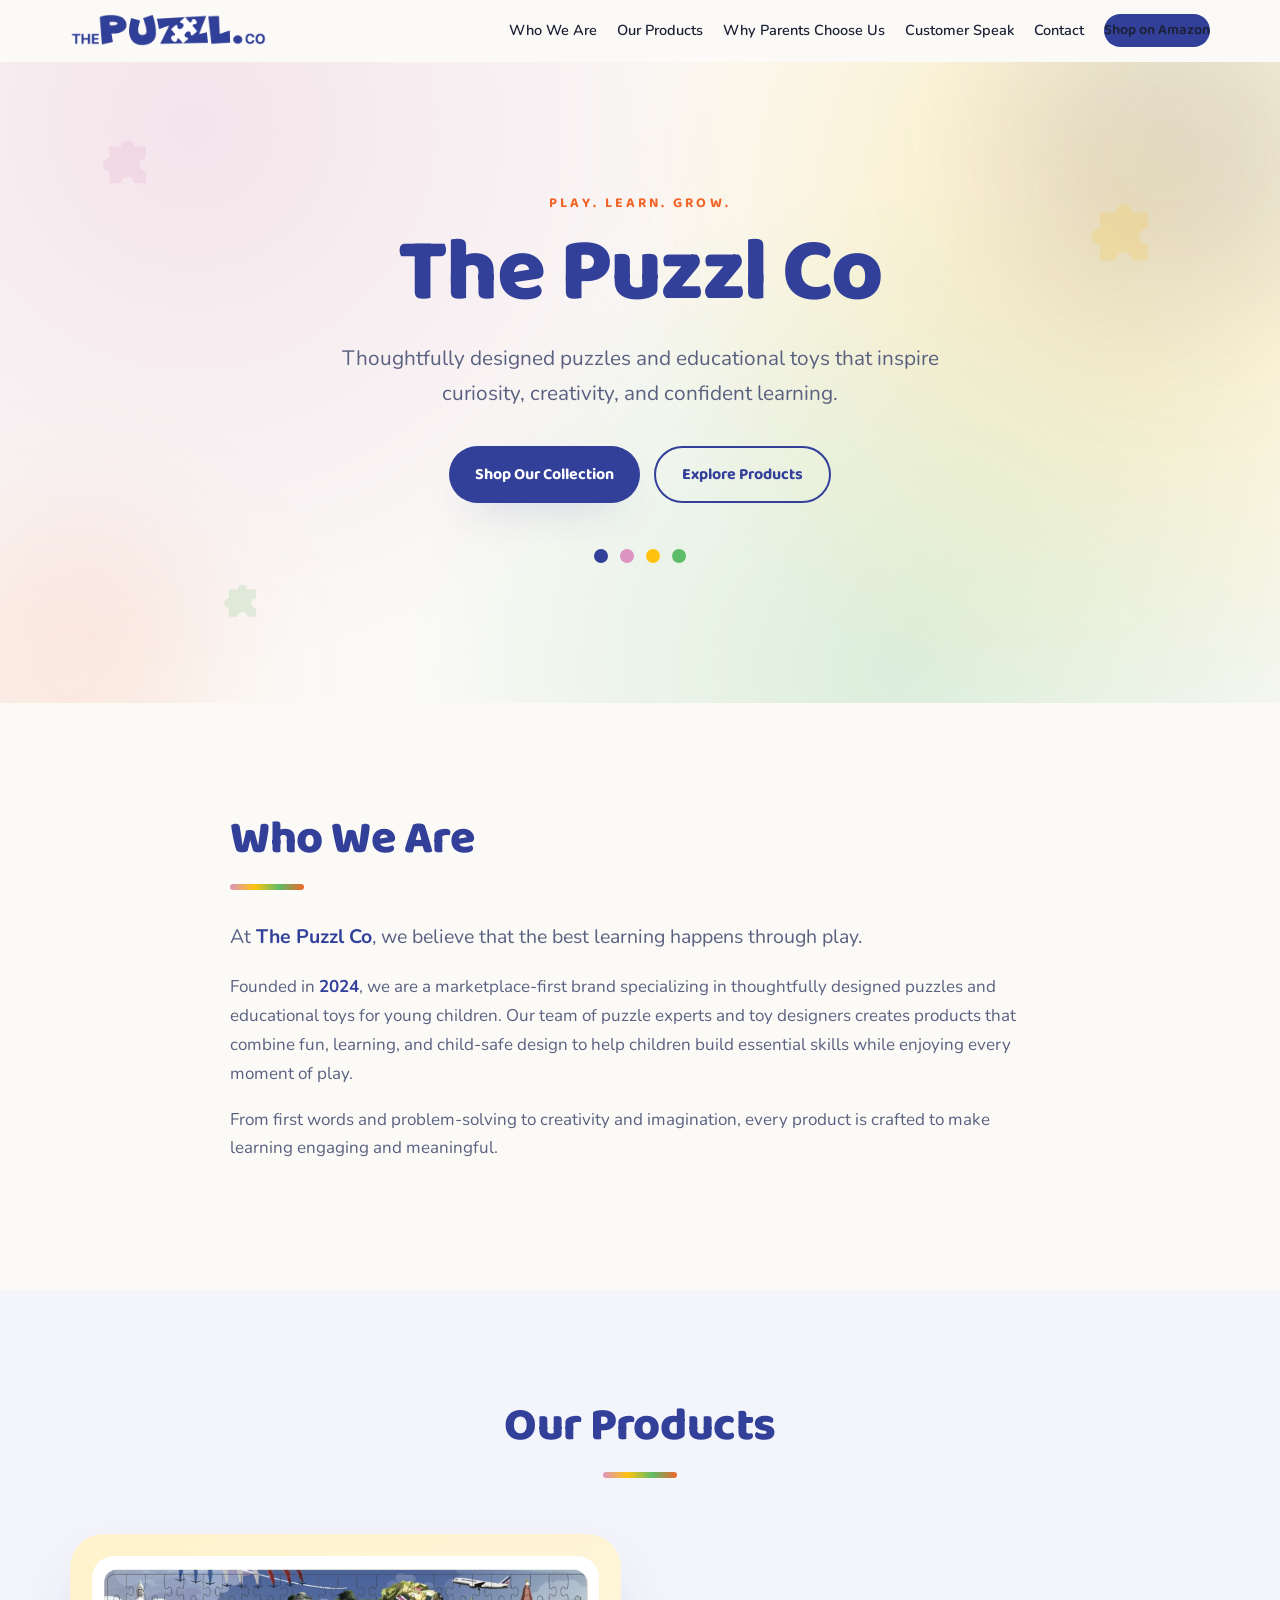
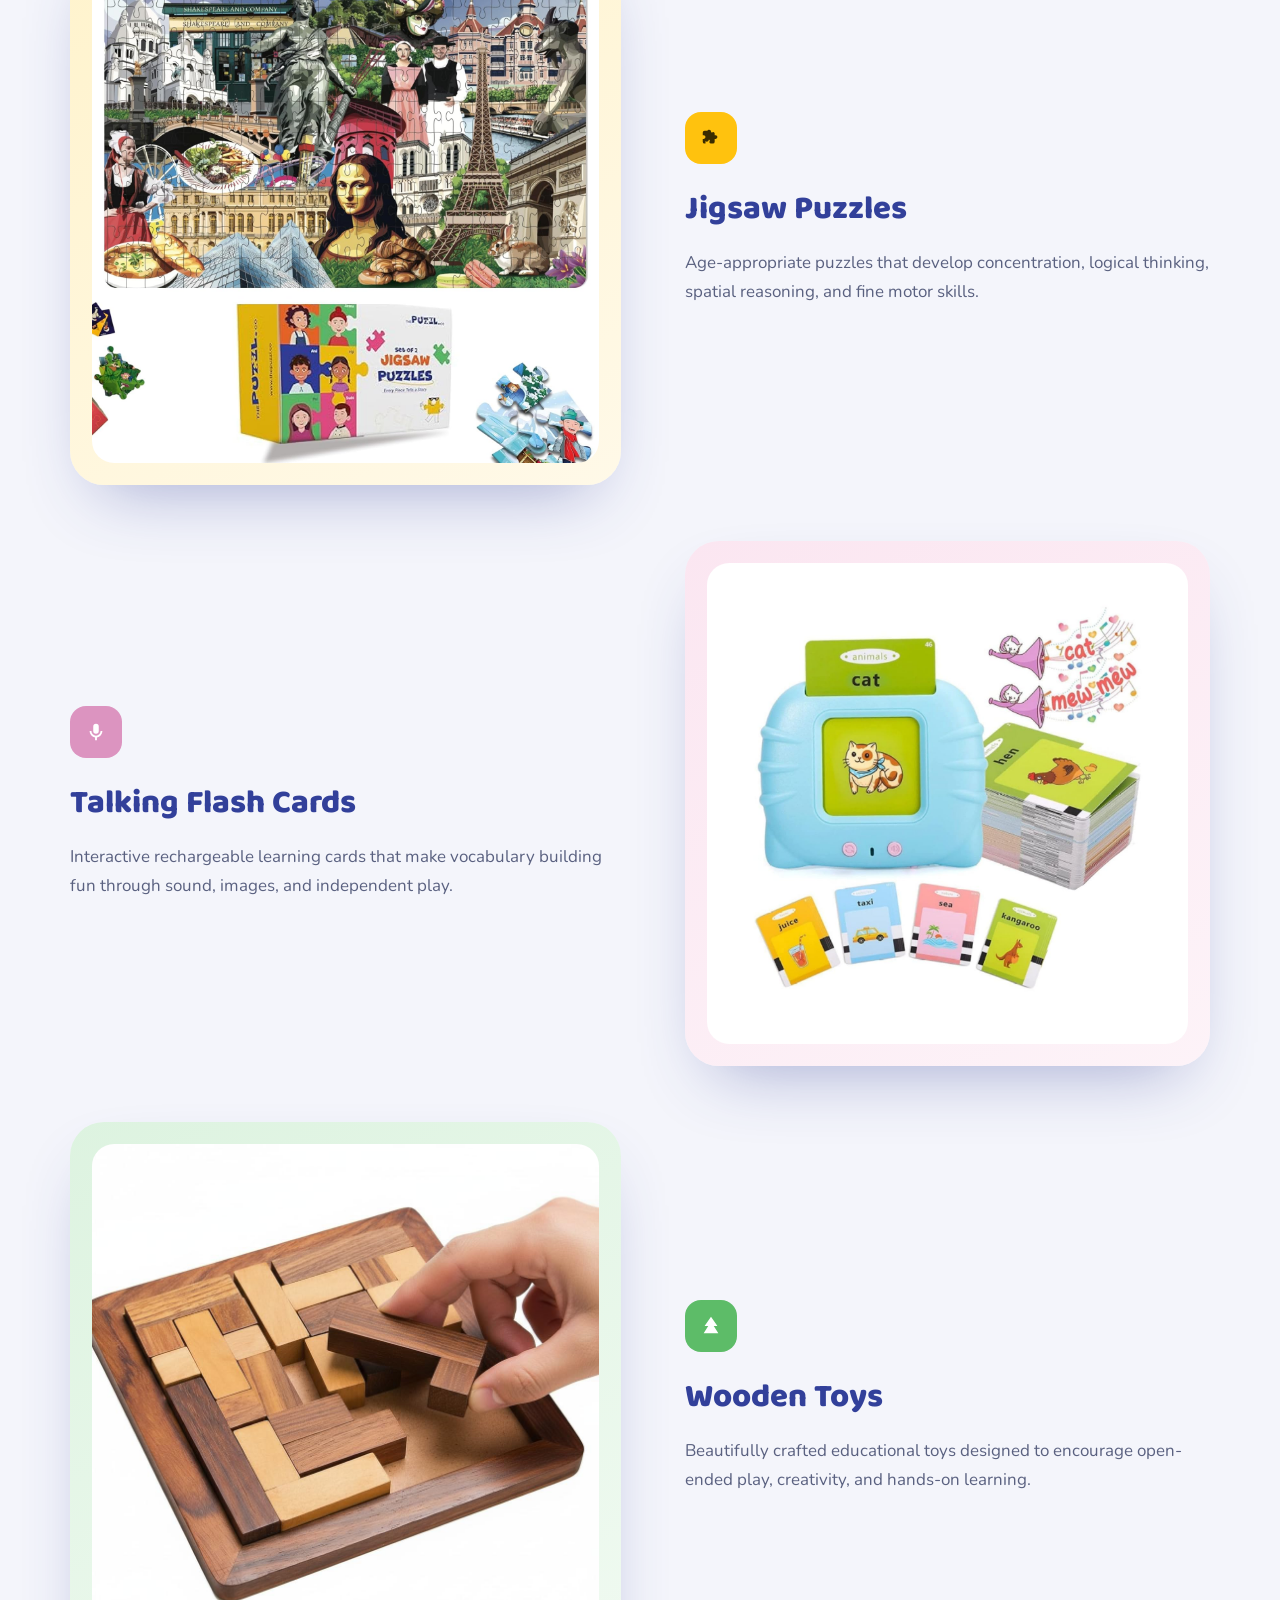
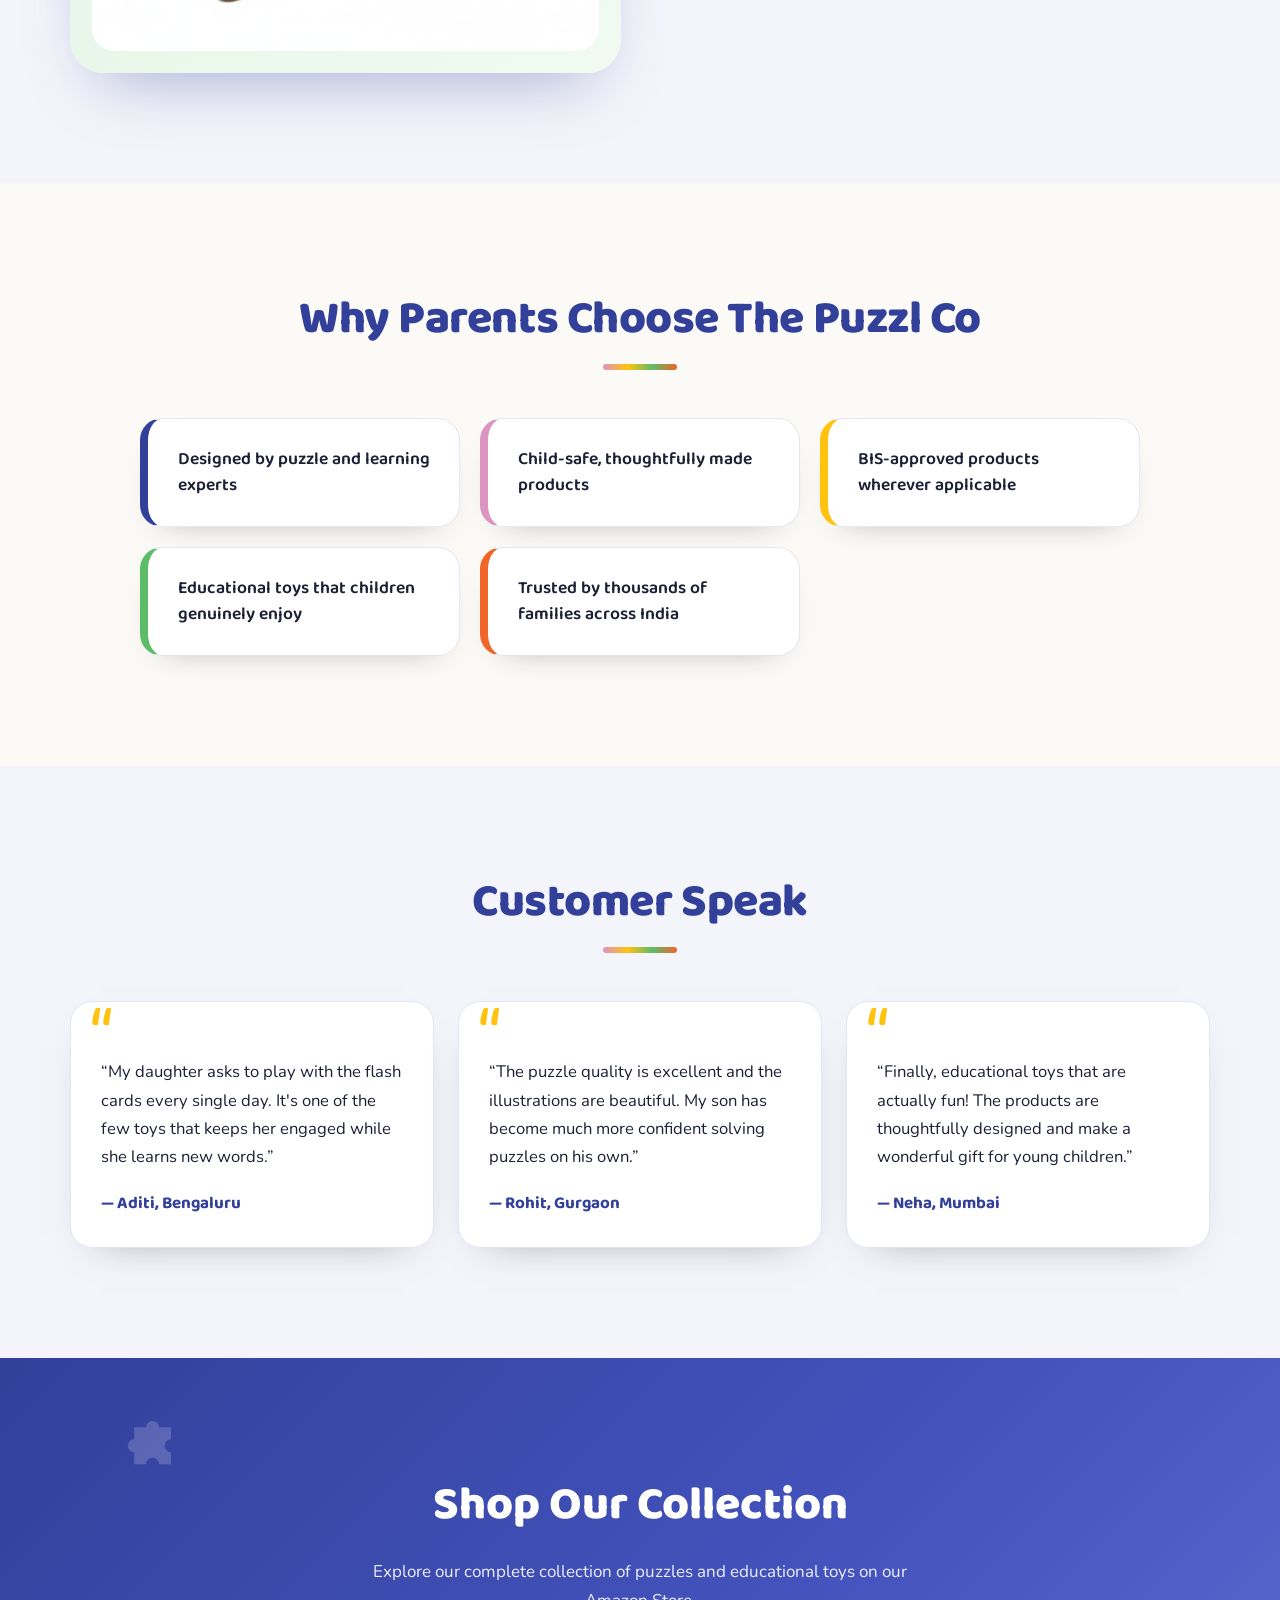
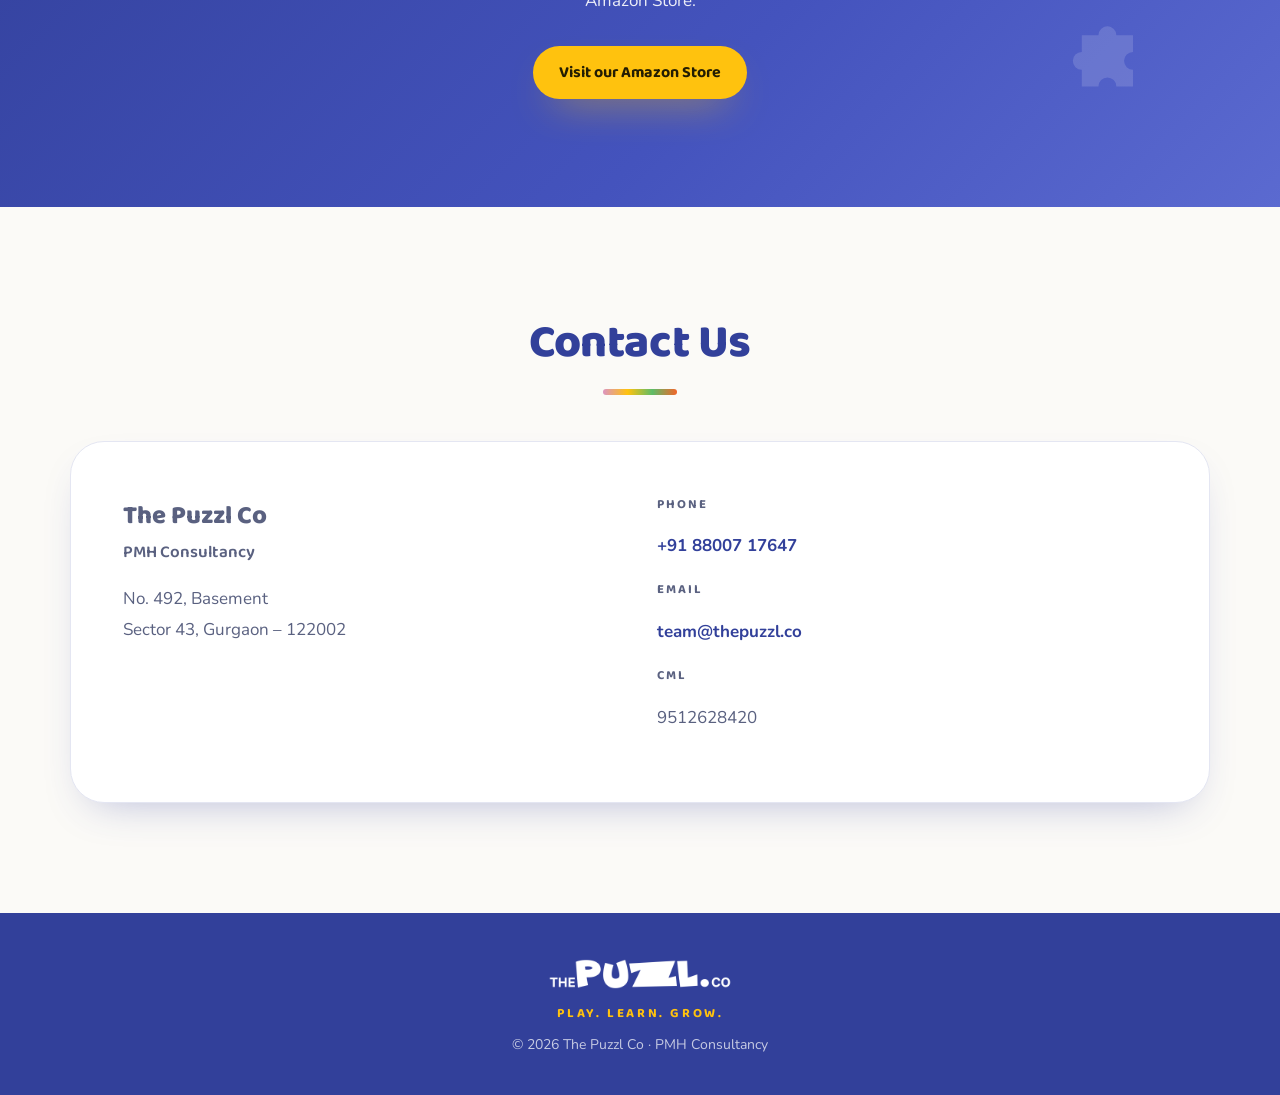
==== docs/index.html @ 38fd5199 "Changes Co-authored-by: MakarandMane <5538863+MakarandMane@users.noreply.github.com>" ====
<!doctype html>
<html lang="en">
  <head>
    <meta charset="utf-8" />
    <meta name="viewport" content="width=device-width, initial-scale=1" />
    <title>The Puzzl Co — Puzzles &amp; Educational Toys for Kids</title>
    <meta
      name="description"
      content="Thoughtfully designed puzzles and educational toys that inspire curiosity, creativity, and confident learning. Play. Learn. Grow."
    />
    <link rel="canonical" href="https://thepuzzl.co/" />
    <meta property="og:type" content="website" />
    <meta property="og:title" content="The Puzzl Co — Play. Learn. Grow." />
    <meta
      property="og:description"
      content="Thoughtfully designed puzzles and educational toys that inspire curiosity, creativity, and confident learning."
    />
    <meta name="twitter:card" content="summary_large_image" />
    <meta name="twitter:title" content="The Puzzl Co — Play. Learn. Grow." />
    <meta
      name="twitter:description"
      content="Thoughtfully designed puzzles and educational toys that inspire curiosity, creativity, and confident learning."
    />
    <link rel="icon" href="assets/logo.png" type="image/png" />
    <link rel="preconnect" href="https://fonts.googleapis.com" />
    <link rel="preconnect" href="https://fonts.gstatic.com" crossorigin />
    <link
      href="https://fonts.googleapis.com/css2?family=Baloo+2:wght@500;600;700;800&family=Nunito:wght@400;500;600;700&display=swap"
      rel="stylesheet"
    />
    <link rel="stylesheet" href="styles.css" />
  </head>
  <body>
    <a class="skip-link" href="#who-we-are">Skip to content</a>

    <header class="site-header" id="top">
      <div class="wrap header-inner">
        <a class="brand" href="#top" aria-label="The Puzzl Co home">
          <img src="assets/logo.png" alt="The Puzzl Co" />
        </a>
        <nav class="nav" id="nav" aria-label="Main">
          <a href="#who-we-are">Who We Are</a>
          <a href="#products">Our Products</a>
          <a href="#why-us">Why Parents Choose Us</a>
          <a href="#customer-speak">Customer Speak</a>
          <a href="#contact">Contact</a>
          <a class="btn btn-primary btn-nav js-amazon" href="#shop">Shop on Amazon</a>
        </nav>
        <button class="nav-toggle" id="navToggle" aria-expanded="false" aria-controls="nav">
          <span class="bar"></span><span class="bar"></span><span class="bar"></span>
          <span class="sr-only">Menu</span>
        </button>
      </div>
    </header>

    <main>
      <!-- HERO -->
      <section class="hero">
        <span class="blob blob-a" aria-hidden="true"></span>
        <span class="blob blob-b" aria-hidden="true"></span>
        <span class="piece piece-1" aria-hidden="true"></span>
        <span class="piece piece-2" aria-hidden="true"></span>
        <span class="piece piece-3" aria-hidden="true"></span>
        <div class="wrap hero-inner reveal">
          <p class="eyebrow">Play. Learn. Grow.</p>
          <h1>The Puzzl Co</h1>
          <p class="lede">
            Thoughtfully designed puzzles and educational toys that inspire curiosity,
            creativity, and confident learning.
          </p>
          <div class="hero-actions">
            <a class="btn btn-primary js-amazon" href="#shop">Shop Our Collection</a>
            <a class="btn btn-ghost" href="#products">Explore Products</a>
          </div>
          <div class="hero-strip" aria-hidden="true">
            <span class="dot d1"></span><span class="dot d2"></span>
            <span class="dot d3"></span><span class="dot d4"></span>
          </div>
        </div>
      </section>

      <!-- WHO WE ARE -->
      <section class="section" id="who-we-are">
        <div class="wrap narrow reveal">
          <h2 class="section-title">Who We Are</h2>
          <span class="rule" aria-hidden="true"></span>
          <p class="big">
            At <strong>The Puzzl Co</strong>, we believe that the best learning happens
            through play.
          </p>
          <p>
            Founded in <strong>2024</strong>, we are a marketplace-first brand specializing
            in thoughtfully designed puzzles and educational toys for young children. Our
            team of puzzle experts and toy designers creates products that combine fun,
            learning, and child-safe design to help children build essential skills while
            enjoying every moment of play.
          </p>
          <p>
            From first words and problem-solving to creativity and imagination, every
            product is crafted to make learning engaging and meaningful.
          </p>
        </div>
      </section>

      <!-- PRODUCTS -->
      <section class="section section-alt" id="products">
        <div class="wrap">
          <div class="reveal">
            <h2 class="section-title center">Our Products</h2>
            <span class="rule center-rule" aria-hidden="true"></span>
          </div>

          <article class="product reveal">
            <div class="product-media tint-yellow">
              <img
                src="assets/puzzles.jpg"
                alt="A set of two jigsaw puzzles featuring various iconic landmarks and cultural symbols of Paris, including the Eiffel Tower, the Louvre Pyramid, and the Mona Lisa."
                loading="lazy"
              />
            </div>
            <div class="product-body">
              <span class="chip chip-yellow" aria-hidden="true">
                <svg viewBox="0 0 24 24" width="22" height="22" fill="currentColor">
                  <path d="M10 3a2 2 0 0 1 2 2 1 1 0 0 0 1.6.8A1.6 1.6 0 0 1 16 7v2h1a2 2 0 0 1 0 4h-1v3a2 2 0 0 1-2 2h-2.2a1.6 1.6 0 0 1-1.2-2.6A1 1 0 0 0 9.6 14 2 2 0 0 1 6 15.2V18H5a2 2 0 0 1-2-2v-3h1a2 2 0 0 0 0-4H3V6a2 2 0 0 1 2-2h3a2 2 0 0 1 2-1z"/>
                </svg>
              </span>
              <h3>Jigsaw Puzzles</h3>
              <p>
                Age-appropriate puzzles that develop concentration, logical thinking,
                spatial reasoning, and fine motor skills.
              </p>
            </div>
          </article>

          <article class="product product-flip reveal">
            <div class="product-media tint-orchid">
              <img
                src="assets/flashcards.jpg"
                alt="Educational toy set with a card reader, a stack of flashcards, and individual cards showing juice, taxi, sea, and kangaroo."
                loading="lazy"
              />
            </div>
            <div class="product-body">
              <span class="chip chip-orchid" aria-hidden="true">
                <svg viewBox="0 0 24 24" width="22" height="22" fill="currentColor">
                  <path d="M12 3a3 3 0 0 1 3 3v5a3 3 0 0 1-6 0V6a3 3 0 0 1 3-3zm-7 8h2a5 5 0 0 0 10 0h2a7 7 0 0 1-6 6.92V21h-2v-3.08A7 7 0 0 1 5 11z"/>
                </svg>
              </span>
              <h3>Talking Flash Cards</h3>
              <p>
                Interactive rechargeable learning cards that make vocabulary building fun
                through sound, images, and independent play.
              </p>
            </div>
          </article>

          <article class="product reveal">
            <div class="product-media tint-emerald">
              <img
                src="assets/wooden-toys.jpg"
                alt="A hand placing a wooden puzzle piece into a wooden board game."
                loading="lazy"
              />
            </div>
            <div class="product-body">
              <span class="chip chip-emerald" aria-hidden="true">
                <svg viewBox="0 0 24 24" width="22" height="22" fill="currentColor">
                  <path d="M12 2 5 12h4l-5 8h16l-5-8h4z"/>
                </svg>
              </span>
              <h3>Wooden Toys</h3>
              <p>
                Beautifully crafted educational toys designed to encourage open-ended play,
                creativity, and hands-on learning.
              </p>
            </div>
          </article>
        </div>
      </section>

      <!-- WHY US -->
      <section class="section" id="why-us">
        <div class="wrap">
          <div class="reveal">
            <h2 class="section-title center">Why Parents Choose The Puzzl Co</h2>
            <span class="rule center-rule" aria-hidden="true"></span>
          </div>
          <ul class="why-grid">
            <li class="why-card c-blue reveal">Designed by puzzle and learning experts</li>
            <li class="why-card c-orchid reveal">Child-safe, thoughtfully made products</li>
            <li class="why-card c-yellow reveal">BIS-approved products wherever applicable</li>
            <li class="why-card c-emerald reveal">Educational toys that children genuinely enjoy</li>
            <li class="why-card c-orange reveal">Trusted by thousands of families across India</li>
          </ul>
        </div>
      </section>

      <!-- TESTIMONIALS -->
      <section class="section section-alt" id="customer-speak">
        <div class="wrap">
          <div class="reveal">
            <h2 class="section-title center">Customer Speak</h2>
            <span class="rule center-rule" aria-hidden="true"></span>
          </div>
          <div class="quotes">
            <figure class="quote reveal">
              <blockquote>
                “My daughter asks to play with the flash cards every single day. It's one of
                the few toys that keeps her engaged while she learns new words.”
              </blockquote>
              <figcaption>— Aditi, Bengaluru</figcaption>
            </figure>
            <figure class="quote reveal">
              <blockquote>
                “The puzzle quality is excellent and the illustrations are beautiful. My son
                has become much more confident solving puzzles on his own.”
              </blockquote>
              <figcaption>— Rohit, Gurgaon</figcaption>
            </figure>
            <figure class="quote reveal">
              <blockquote>
                “Finally, educational toys that are actually fun! The products are
                thoughtfully designed and make a wonderful gift for young children.”
              </blockquote>
              <figcaption>— Neha, Mumbai</figcaption>
            </figure>
          </div>
        </div>
      </section>

      <!-- SHOP -->
      <section class="shop" id="shop">
        <span class="piece piece-4" aria-hidden="true"></span>
        <span class="piece piece-5" aria-hidden="true"></span>
        <div class="wrap narrow center-text reveal">
          <h2>Shop Our Collection</h2>
          <p>
            Explore our complete collection of puzzles and educational toys on our Amazon
            Store.
          </p>
          <a class="btn btn-amazon js-amazon" href="#shop">Visit our Amazon Store</a>
        </div>
      </section>

      <!-- CONTACT -->
      <section class="section" id="contact">
        <div class="wrap">
          <div class="reveal">
            <h2 class="section-title center">Contact Us</h2>
            <span class="rule center-rule" aria-hidden="true"></span>
          </div>
          <div class="contact-card reveal">
            <div class="contact-block">
              <p class="contact-name">The Puzzl Co</p>
              <p class="contact-sub">PMH Consultancy</p>
              <address>
                No. 492, Basement<br />
                Sector 43, Gurgaon – 122002
              </address>
            </div>
            <div class="contact-block">
              <p class="contact-label">Phone</p>
              <p><a href="tel:+918800717647">+91 88007 17647</a></p>
              <p class="contact-label">Email</p>
              <p><a href="mailto:team@thepuzzl.co">team@thepuzzl.co</a></p>
              <p class="contact-label">CML</p>
              <p>9512628420</p>
            </div>
          </div>
        </div>
      </section>
    </main>

    <footer class="site-footer">
      <div class="wrap footer-inner">
        <img class="footer-logo" src="assets/logo.png" alt="The Puzzl Co" />
        <p class="footer-tag">Play. Learn. Grow.</p>
        <p class="footer-copy">© <span id="year">2026</span> The Puzzl Co · PMH Consultancy</p>
      </div>
    </footer>

    <script src="script.js"></script>
  </body>
</html>
---- docs/styles.css ----
/* ==========================================================================
   The Puzzl Co — brand stylesheet
   Palette from brand guidelines:
   Blue (Pigment) #32409A · Light Medium Orchid #DC94C0 · Mikado Yellow #FFC20E
   Emerald #5DBC68 · Halloween Orange #F26529
   ========================================================================== */

:root {
  --blue: #32409a;
  --blue-dark: #26317a;
  --blue-soft: #eceef8;
  --orchid: #dc94c0;
  --yellow: #ffc20e;
  --emerald: #5dbc68;
  --orange: #f26529;

  --bg: #fbfaf7;
  --bg-alt: #f4f5fb;
  --ink: #1c2136;
  --muted: #5a6180;
  --white: #ffffff;
  --border: #e4e6f2;

  --radius: 22px;
  --radius-lg: 34px;
  --shadow: 0 18px 44px -22px rgba(50, 64, 154, 0.38);
  --shadow-lg: 0 30px 70px -30px rgba(50, 64, 154, 0.45);

  --font-display: "Baloo 2", "Trebuchet MS", sans-serif;
  --font-body: "Nunito", system-ui, -apple-system, sans-serif;
}

* { box-sizing: border-box; }

html { scroll-behavior: smooth; scroll-padding-top: 92px; }

body {
  margin: 0;
  background: var(--bg);
  color: var(--ink);
  font-family: var(--font-body);
  font-size: 17px;
  line-height: 1.7;
  -webkit-font-smoothing: antialiased;
}

img { max-width: 100%; display: block; }

a { color: var(--blue); text-decoration: none; }
a:hover { text-decoration: underline; }

.sr-only {
  position: absolute; width: 1px; height: 1px; padding: 0; margin: -1px;
  overflow: hidden; clip: rect(0 0 0 0); white-space: nowrap; border: 0;
}

.skip-link {
  position: absolute; left: -999px; top: 0; z-index: 100;
  background: var(--blue); color: #fff; padding: 10px 16px; border-radius: 0 0 12px 0;
}
.skip-link:focus { left: 0; }

.wrap { width: min(1140px, 100% - 44px); margin-inline: auto; }
.wrap.narrow { width: min(820px, 100% - 44px); }
.center-text { text-align: center; }

/* ---------- Header ---------- */
.site-header {
  position: sticky; top: 0; z-index: 50;
  background: rgba(251, 250, 247, 0.88);
  backdrop-filter: blur(12px);
  border-bottom: 1px solid transparent;
  transition: border-color 0.25s ease, box-shadow 0.25s ease;
}
.site-header.is-stuck {
  border-color: var(--border);
  box-shadow: 0 10px 30px -24px rgba(28, 33, 54, 0.5);
}
.header-inner {
  display: flex; flex-wrap: nowrap; align-items: center; justify-content: space-between;
  gap: 20px; padding: 14px 0;
}
.brand img { height: 32px; width: auto; }

.nav { display: flex; align-items: center; gap: 20px; flex-wrap: nowrap; }
.nav a {
  font-weight: 600; font-size: 14.5px; color: var(--ink); white-space: nowrap;
  position: relative; padding: 4px 0; text-decoration: none;
}
.nav a:not(.btn)::after {
  content: ""; position: absolute; left: 0; right: 100%; bottom: 0;
  height: 3px; border-radius: 3px; background: var(--yellow);
  transition: right 0.28s ease;
}
.nav a:not(.btn):hover::after { right: 0; }

.nav-toggle {
  display: none; border: 0; background: transparent; cursor: pointer;
  padding: 8px; gap: 5px; flex-direction: column;
}
.nav-toggle .bar {
  display: block; width: 26px; height: 3px; border-radius: 3px; background: var(--blue);
  transition: transform 0.25s ease, opacity 0.25s ease;
}
.nav-toggle[aria-expanded="true"] .bar:nth-child(1) { transform: translateY(8px) rotate(45deg); }
.nav-toggle[aria-expanded="true"] .bar:nth-child(2) { opacity: 0; }
.nav-toggle[aria-expanded="true"] .bar:nth-child(3) { transform: translateY(-8px) rotate(-45deg); }

/* ---------- Buttons ---------- */
.btn {
  display: inline-flex; align-items: center; justify-content: center;
  font-family: var(--font-display); font-weight: 700; font-size: 16px;
  padding: 13px 26px; border-radius: 999px; text-decoration: none;
  transition: transform 0.18s ease, box-shadow 0.18s ease, background 0.18s ease;
  white-space: nowrap;
}
.btn:hover { text-decoration: none; transform: translateY(-2px); }
.btn-primary { background: var(--blue); color: #fff; box-shadow: var(--shadow); }
.btn-primary:hover { background: var(--blue-dark); }
.btn-nav { padding: 9px 18px; font-size: 14.5px; }
.btn-ghost { background: transparent; color: var(--blue); border: 2px solid var(--blue); }
.btn-ghost:hover { background: var(--blue-soft); }
.btn-amazon { background: var(--yellow); color: #241d02; box-shadow: 0 18px 40px -20px rgba(255, 194, 14, 0.9); }
.btn-amazon:hover { background: #ffcf3d; }

/* ---------- Puzzle-piece decorations ---------- */
.piece {
  position: absolute; width: 92px; height: 92px; opacity: 0.16;
  background-color: var(--blue);
  -webkit-mask: var(--puzzle-mask) center/contain no-repeat;
  mask: var(--puzzle-mask) center/contain no-repeat;
  --puzzle-mask: url("data:image/svg+xml;utf8,<svg xmlns='http://www.w3.org/2000/svg' viewBox='0 0 100 100'><path d='M35 8h13a7 7 0 1 1 14 0h13v13a7 7 0 1 0 0 14v13H62a7 7 0 1 0-14 0H35V35a7 7 0 1 1 0-14z' fill='black'/></svg>");
}
.piece-1 { top: 12%; left: 6%; background-color: var(--orchid); animation: float 9s ease-in-out infinite; }
.piece-2 { top: 22%; right: 8%; width: 120px; height: 120px; background-color: var(--yellow); animation: float 11s ease-in-out infinite reverse; }
.piece-3 { bottom: 8%; left: 16%; width: 68px; height: 68px; background-color: var(--emerald); animation: float 8s ease-in-out infinite; }
.piece-4 { top: 14%; left: 8%; background-color: #fff; opacity: 0.18; animation: float 10s ease-in-out infinite; }
.piece-5 { bottom: 12%; right: 9%; width: 128px; height: 128px; background-color: #fff; opacity: 0.14; animation: float 13s ease-in-out infinite reverse; }

@keyframes float {
  0%, 100% { transform: translateY(0) rotate(0deg); }
  50% { transform: translateY(-18px) rotate(9deg); }
}

/* ---------- Hero ---------- */
.hero {
  position: relative; overflow: hidden;
  padding: clamp(70px, 12vw, 130px) 0 clamp(80px, 12vw, 140px);
  background:
    radial-gradient(circle at 15% 10%, rgba(220, 148, 192, 0.22), transparent 45%),
    radial-gradient(circle at 88% 22%, rgba(255, 194, 14, 0.24), transparent 42%),
    radial-gradient(circle at 70% 95%, rgba(93, 188, 104, 0.2), transparent 45%),
    var(--bg);
}
.blob { position: absolute; border-radius: 50%; filter: blur(70px); }
.blob-a { width: 340px; height: 340px; background: rgba(50, 64, 154, 0.12); top: -80px; right: -60px; }
.blob-b { width: 280px; height: 280px; background: rgba(242, 101, 41, 0.12); bottom: -100px; left: -70px; }

.hero-inner { position: relative; text-align: center; }
.eyebrow {
  font-family: var(--font-display); font-weight: 700; letter-spacing: 0.22em;
  text-transform: uppercase; font-size: 14px; color: var(--orange); margin: 0 0 14px;
}
.hero h1 {
  font-family: var(--font-display); font-weight: 800;
  font-size: clamp(3rem, 9vw, 5.6rem); line-height: 1; margin: 0;
  color: var(--blue); letter-spacing: -0.02em;
}
.lede {
  max-width: 640px; margin: 22px auto 0; font-size: clamp(1.05rem, 2.2vw, 1.3rem);
  color: var(--muted);
}
.hero-actions { display: flex; flex-wrap: wrap; gap: 14px; justify-content: center; margin-top: 34px; }
.hero-strip { display: flex; gap: 12px; justify-content: center; margin-top: 46px; }
.dot { width: 14px; height: 14px; border-radius: 50%; }
.d1 { background: var(--blue); } .d2 { background: var(--orchid); }
.d3 { background: var(--yellow); } .d4 { background: var(--emerald); }

/* ---------- Sections ---------- */
.section { padding: clamp(64px, 9vw, 110px) 0; }
.section-alt { background: var(--bg-alt); }

.section-title {
  font-family: var(--font-display); font-weight: 800; color: var(--blue);
  font-size: clamp(1.9rem, 4.4vw, 2.9rem); line-height: 1.15; margin: 0;
  letter-spacing: -0.01em;
}
.section-title.center { text-align: center; }
.rule {
  display: block; width: 74px; height: 6px; border-radius: 6px; margin: 18px 0 30px;
  background: linear-gradient(90deg, var(--orchid), var(--yellow), var(--emerald), var(--orange));
}
.rule.center-rule { margin-inline: auto; }

.big { font-size: 1.22rem; color: var(--ink); }
.section p { color: var(--muted); }
.section p strong { color: var(--blue); }

/* ---------- Products ---------- */
.product {
  display: grid; grid-template-columns: 1.05fr 1fr; gap: clamp(28px, 5vw, 64px);
  align-items: center; margin-top: 56px;
}
.product-flip .product-media { order: 2; }

.product-media {
  border-radius: var(--radius-lg); padding: 22px; box-shadow: var(--shadow-lg);
}
.product-media img { border-radius: calc(var(--radius-lg) - 12px); width: 100%; height: auto; }
.tint-yellow { background: linear-gradient(150deg, #fff3cc, #fff9e8); }
.tint-orchid { background: linear-gradient(150deg, #fbe6f1, #fdf3f8); }
.tint-emerald { background: linear-gradient(150deg, #ddf3e0, #f0faf1); }

.chip {
  display: inline-flex; align-items: center; justify-content: center;
  width: 52px; height: 52px; border-radius: 16px; margin-bottom: 18px; color: #fff;
}
.chip-yellow { background: var(--yellow); color: #3a2c00; }
.chip-orchid { background: var(--orchid); }
.chip-emerald { background: var(--emerald); }

.product-body h3 {
  font-family: var(--font-display); font-weight: 800; color: var(--blue);
  font-size: clamp(1.5rem, 3vw, 2.05rem); margin: 0 0 12px;
}
.product-body p { margin: 0; color: var(--muted); font-size: 1.06rem; }

/* ---------- Why us ---------- */
.why-grid {
  list-style: none; margin: 48px auto 0; padding: 0; max-width: 1000px;
  display: grid; grid-template-columns: repeat(auto-fit, minmax(280px, 1fr)); gap: 20px;
}
.why-card {
  background: var(--white); border-radius: var(--radius); padding: 28px 26px 28px 30px;
  font-family: var(--font-display); font-weight: 600; font-size: 1.1rem; line-height: 1.45;
  border: 1px solid var(--border); border-left: 8px solid var(--blue);
  box-shadow: 0 14px 34px -26px rgba(28, 33, 54, 0.5);
  transition: transform 0.2s ease, box-shadow 0.2s ease;
}
.why-card:hover { transform: translateY(-5px); box-shadow: var(--shadow); }
.c-blue { border-left-color: var(--blue); }
.c-orchid { border-left-color: var(--orchid); }
.c-yellow { border-left-color: var(--yellow); }
.c-emerald { border-left-color: var(--emerald); }
.c-orange { border-left-color: var(--orange); }

/* ---------- Testimonials ---------- */
.quotes {
  display: grid; grid-template-columns: repeat(auto-fit, minmax(280px, 1fr));
  gap: 24px; margin-top: 48px;
}
.quote {
  margin: 0; background: var(--white); border-radius: var(--radius);
  padding: 34px 30px 28px; border: 1px solid var(--border);
  box-shadow: 0 16px 40px -30px rgba(28, 33, 54, 0.55); position: relative;
}
.quote::before {
  content: "“"; position: absolute; top: -6px; left: 20px;
  font-family: var(--font-display); font-size: 5rem; line-height: 1; color: var(--yellow);
}
.quote blockquote { margin: 22px 0 18px; font-size: 1.04rem; color: var(--ink); }
.quote figcaption { font-family: var(--font-display); font-weight: 700; color: var(--blue); }

/* ---------- Shop ---------- */
.shop {
  position: relative; overflow: hidden; color: #fff;
  padding: clamp(66px, 10vw, 108px) 0;
  background: linear-gradient(135deg, var(--blue), #4453bd 60%, #5b6ad0);
}
.shop h2 {
  font-family: var(--font-display); font-weight: 800; color: #fff;
  font-size: clamp(1.9rem, 4.4vw, 2.9rem); margin: 0 0 14px;
}
.shop p { color: rgba(255, 255, 255, 0.9); max-width: 560px; margin: 0 auto 30px; }
.shop .wrap { position: relative; }

/* ---------- Contact ---------- */
.contact-card {
  margin-top: 46px; background: var(--white); border: 1px solid var(--border);
  border-radius: var(--radius-lg); padding: clamp(30px, 5vw, 52px);
  display: grid; grid-template-columns: repeat(auto-fit, minmax(260px, 1fr));
  gap: 34px; box-shadow: var(--shadow);
}
.contact-name {
  font-family: var(--font-display); font-weight: 800; font-size: 1.6rem;
  color: var(--blue); margin: 0;
}
.contact-sub { font-family: var(--font-display); font-weight: 600; margin: 2px 0 16px; color: var(--ink); }
.contact-card address { font-style: normal; color: var(--muted); line-height: 1.8; }
.contact-label {
  font-family: var(--font-display); font-weight: 700; font-size: 0.8rem;
  text-transform: uppercase; letter-spacing: 0.16em; color: var(--orange);
  margin: 0 0 2px;
}
.contact-block p + .contact-label { margin-top: 18px; }
.contact-block a { font-weight: 700; }

/* ---------- Footer ---------- */
.site-footer { background: var(--blue); color: #fff; padding: 46px 0 38px; }
.footer-inner { text-align: center; }
.footer-logo {
  height: 30px; width: auto; margin: 0 auto 14px;
  filter: brightness(0) invert(1);
}
.footer-tag {
  font-family: var(--font-display); font-weight: 700; letter-spacing: 0.2em;
  text-transform: uppercase; font-size: 13px; margin: 0 0 8px; color: var(--yellow);
}
.footer-copy { margin: 0; font-size: 14px; color: rgba(255, 255, 255, 0.72); }

/* ---------- Reveal animation ---------- */
.reveal { opacity: 0; transform: translateY(26px); transition: opacity 0.6s ease, transform 0.6s ease; }
.reveal.is-visible { opacity: 1; transform: none; }

/* ---------- Responsive ---------- */
@media (max-width: 900px) {
  .product, .product-flip { grid-template-columns: 1fr; }
  .product-flip .product-media { order: 0; }

  .nav-toggle { display: flex; }
  .nav {
    position: absolute; top: 100%; left: 0; right: 0;
    flex-direction: column; align-items: stretch; gap: 0;
    background: var(--bg); border-bottom: 1px solid var(--border);
    padding: 8px 22px 22px; display: none;
  }
  .nav.is-open { display: flex; }
  .nav a { padding: 13px 0; border-bottom: 1px solid var(--border); }
  .nav a:not(.btn)::after { display: none; }
  .nav .btn-nav { margin-top: 14px; border-bottom: 0; }
}

@media (prefers-reduced-motion: reduce) {
  * { animation: none !important; transition: none !important; }
  .reveal { opacity: 1; transform: none; }
  html { scroll-behavior: auto; }
}
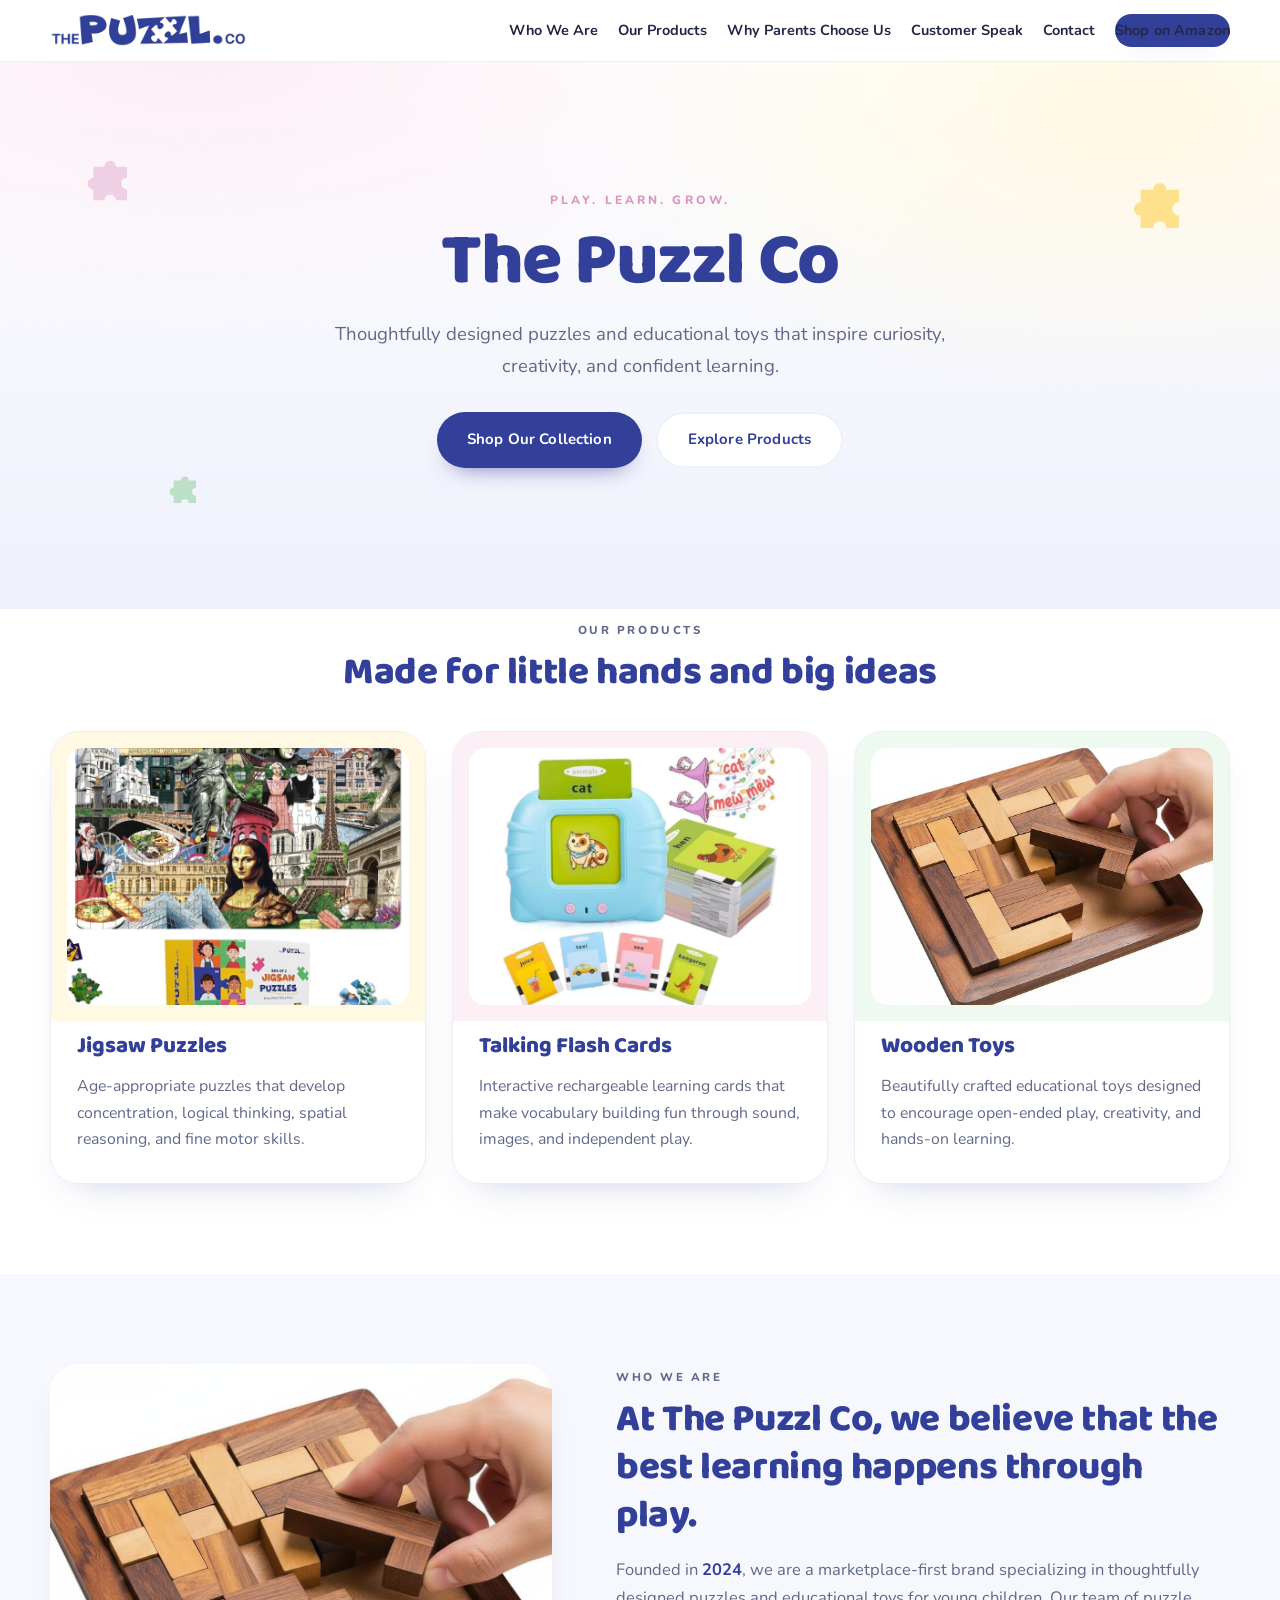
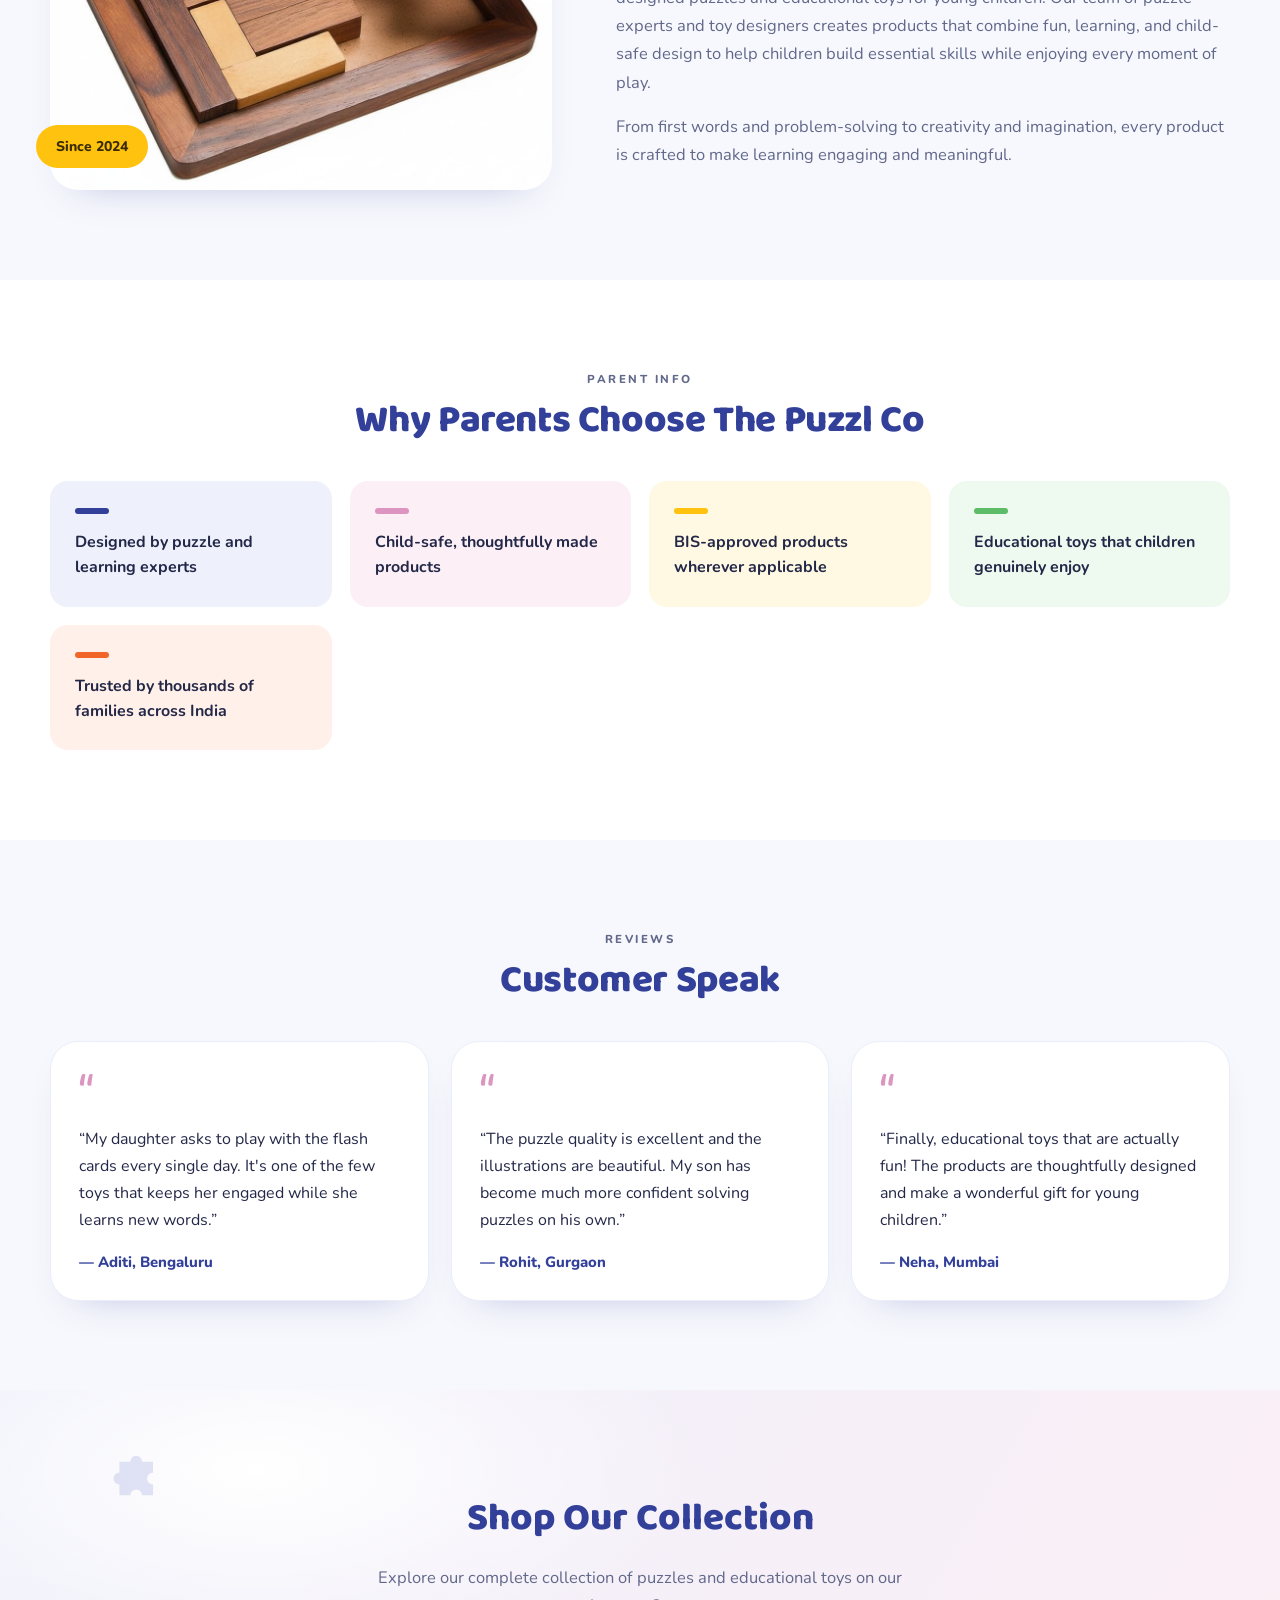
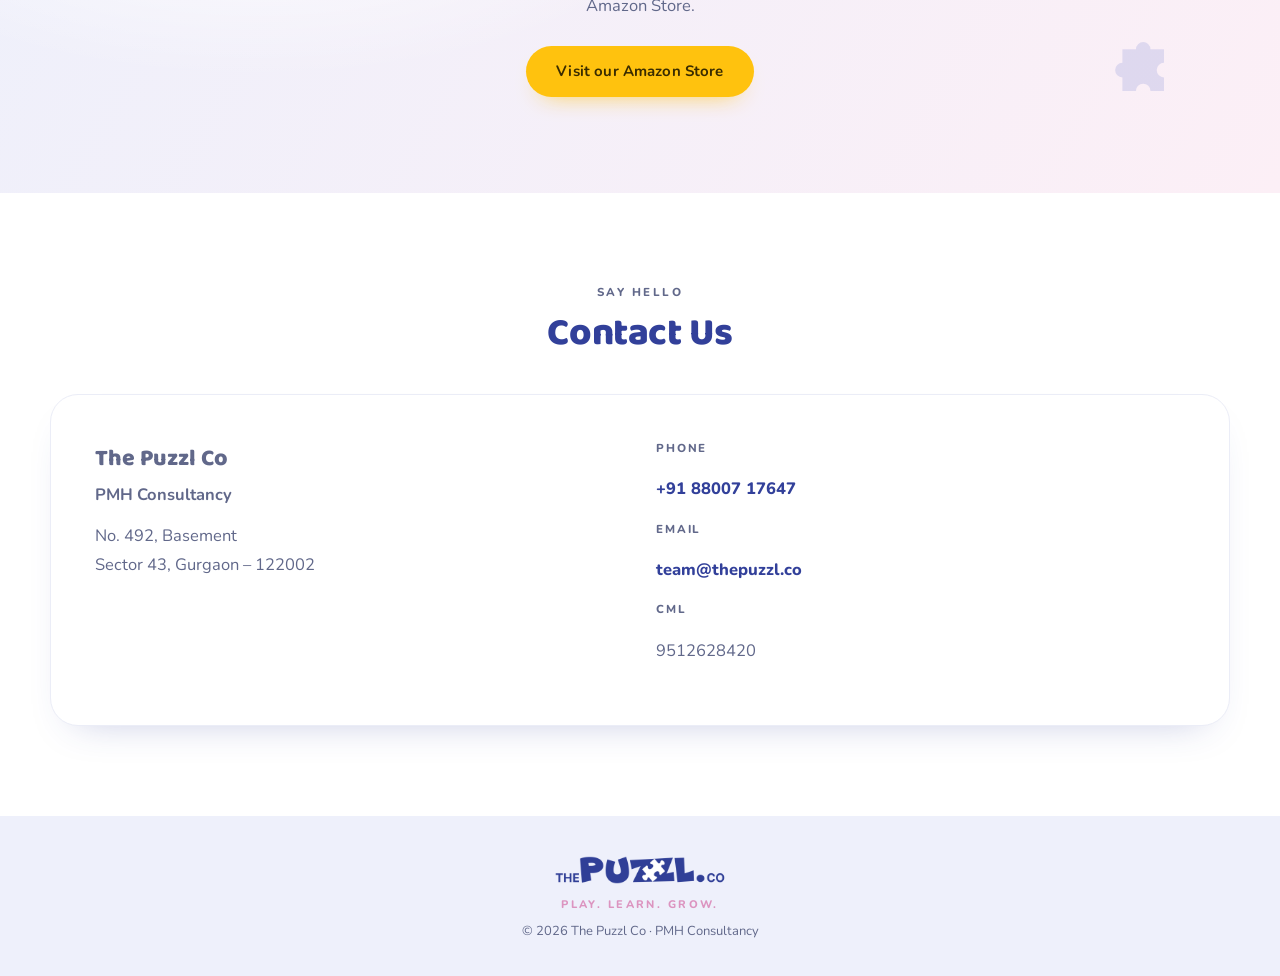
==== commit f6cccdad: "Changes Co-authored-by: MakarandMane <5538863+MakarandMane@users.noreply.github.com>" ====
--- a/docs/index.html
+++ b/docs/index.html
@@ -56,8 +56,6 @@
     <main>
       <!-- HERO -->
       <section class="hero">
-        <span class="blob blob-a" aria-hidden="true"></span>
-        <span class="blob blob-b" aria-hidden="true"></span>
         <span class="piece piece-1" aria-hidden="true"></span>
         <span class="piece piece-2" aria-hidden="true"></span>
         <span class="piece piece-3" aria-hidden="true"></span>
@@ -72,135 +70,122 @@
             <a class="btn btn-primary js-amazon" href="#shop">Shop Our Collection</a>
             <a class="btn btn-ghost" href="#products">Explore Products</a>
           </div>
-          <div class="hero-strip" aria-hidden="true">
-            <span class="dot d1"></span><span class="dot d2"></span>
-            <span class="dot d3"></span><span class="dot d4"></span>
+        </div>
+      </section>
+
+      <!-- PRODUCTS (overlapping card row) -->
+      <section class="section products-section" id="products">
+        <div class="wrap">
+          <div class="reveal section-head">
+            <p class="kicker">Our Products</p>
+            <h2 class="section-title center">Made for little hands and big ideas</h2>
+          </div>
+
+          <div class="product-grid">
+            <article class="card product-card reveal">
+              <div class="card-media tint-yellow">
+                <img
+                  src="assets/puzzles.jpg"
+                  alt="A set of two jigsaw puzzles featuring various iconic landmarks and cultural symbols of Paris, including the Eiffel Tower, the Louvre Pyramid, and the Mona Lisa."
+                  loading="lazy"
+                />
+              </div>
+              <div class="card-body">
+                <h3>Jigsaw Puzzles</h3>
+                <p>
+                  Age-appropriate puzzles that develop concentration, logical thinking,
+                  spatial reasoning, and fine motor skills.
+                </p>
+              </div>
+            </article>
+
+            <article class="card product-card reveal">
+              <div class="card-media tint-orchid">
+                <img
+                  src="assets/flashcards.jpg"
+                  alt="Educational toy set with a card reader, a stack of flashcards, and individual cards showing juice, taxi, sea, and kangaroo."
+                  loading="lazy"
+                />
+              </div>
+              <div class="card-body">
+                <h3>Talking Flash Cards</h3>
+                <p>
+                  Interactive rechargeable learning cards that make vocabulary building fun
+                  through sound, images, and independent play.
+                </p>
+              </div>
+            </article>
+
+            <article class="card product-card reveal">
+              <div class="card-media tint-emerald">
+                <img
+                  src="assets/wooden-toys.jpg"
+                  alt="A hand placing a wooden puzzle piece into a wooden board game."
+                  loading="lazy"
+                />
+              </div>
+              <div class="card-body">
+                <h3>Wooden Toys</h3>
+                <p>
+                  Beautifully crafted educational toys designed to encourage open-ended play,
+                  creativity, and hands-on learning.
+                </p>
+              </div>
+            </article>
           </div>
         </div>
       </section>
 
       <!-- WHO WE ARE -->
-      <section class="section" id="who-we-are">
-        <div class="wrap narrow reveal">
-          <h2 class="section-title">Who We Are</h2>
-          <span class="rule" aria-hidden="true"></span>
-          <p class="big">
-            At <strong>The Puzzl Co</strong>, we believe that the best learning happens
-            through play.
-          </p>
-          <p>
-            Founded in <strong>2024</strong>, we are a marketplace-first brand specializing
-            in thoughtfully designed puzzles and educational toys for young children. Our
-            team of puzzle experts and toy designers creates products that combine fun,
-            learning, and child-safe design to help children build essential skills while
-            enjoying every moment of play.
-          </p>
-          <p>
-            From first words and problem-solving to creativity and imagination, every
-            product is crafted to make learning engaging and meaningful.
-          </p>
-        </div>
-      </section>
-
-      <!-- PRODUCTS -->
-      <section class="section section-alt" id="products">
-        <div class="wrap">
-          <div class="reveal">
-            <h2 class="section-title center">Our Products</h2>
-            <span class="rule center-rule" aria-hidden="true"></span>
-          </div>
-
-          <article class="product reveal">
-            <div class="product-media tint-yellow">
-              <img
-                src="assets/puzzles.jpg"
-                alt="A set of two jigsaw puzzles featuring various iconic landmarks and cultural symbols of Paris, including the Eiffel Tower, the Louvre Pyramid, and the Mona Lisa."
-                loading="lazy"
-              />
-            </div>
-            <div class="product-body">
-              <span class="chip chip-yellow" aria-hidden="true">
-                <svg viewBox="0 0 24 24" width="22" height="22" fill="currentColor">
-                  <path d="M10 3a2 2 0 0 1 2 2 1 1 0 0 0 1.6.8A1.6 1.6 0 0 1 16 7v2h1a2 2 0 0 1 0 4h-1v3a2 2 0 0 1-2 2h-2.2a1.6 1.6 0 0 1-1.2-2.6A1 1 0 0 0 9.6 14 2 2 0 0 1 6 15.2V18H5a2 2 0 0 1-2-2v-3h1a2 2 0 0 0 0-4H3V6a2 2 0 0 1 2-2h3a2 2 0 0 1 2-1z"/>
-                </svg>
-              </span>
-              <h3>Jigsaw Puzzles</h3>
-              <p>
-                Age-appropriate puzzles that develop concentration, logical thinking,
-                spatial reasoning, and fine motor skills.
-              </p>
-            </div>
-          </article>
-
-          <article class="product product-flip reveal">
-            <div class="product-media tint-orchid">
-              <img
-                src="assets/flashcards.jpg"
-                alt="Educational toy set with a card reader, a stack of flashcards, and individual cards showing juice, taxi, sea, and kangaroo."
-                loading="lazy"
-              />
-            </div>
-            <div class="product-body">
-              <span class="chip chip-orchid" aria-hidden="true">
-                <svg viewBox="0 0 24 24" width="22" height="22" fill="currentColor">
-                  <path d="M12 3a3 3 0 0 1 3 3v5a3 3 0 0 1-6 0V6a3 3 0 0 1 3-3zm-7 8h2a5 5 0 0 0 10 0h2a7 7 0 0 1-6 6.92V21h-2v-3.08A7 7 0 0 1 5 11z"/>
-                </svg>
-              </span>
-              <h3>Talking Flash Cards</h3>
-              <p>
-                Interactive rechargeable learning cards that make vocabulary building fun
-                through sound, images, and independent play.
-              </p>
-            </div>
-          </article>
-
-          <article class="product reveal">
-            <div class="product-media tint-emerald">
-              <img
-                src="assets/wooden-toys.jpg"
-                alt="A hand placing a wooden puzzle piece into a wooden board game."
-                loading="lazy"
-              />
-            </div>
-            <div class="product-body">
-              <span class="chip chip-emerald" aria-hidden="true">
-                <svg viewBox="0 0 24 24" width="22" height="22" fill="currentColor">
-                  <path d="M12 2 5 12h4l-5 8h16l-5-8h4z"/>
-                </svg>
-              </span>
-              <h3>Wooden Toys</h3>
-              <p>
-                Beautifully crafted educational toys designed to encourage open-ended play,
-                creativity, and hands-on learning.
-              </p>
-            </div>
-          </article>
+      <section class="section section-soft" id="who-we-are">
+        <div class="wrap about-grid">
+          <div class="about-media reveal">
+            <img src="assets/wooden-toys.jpg" alt="A hand placing a wooden puzzle piece into a wooden board game." loading="lazy" />
+            <span class="about-badge">Since 2024</span>
+          </div>
+          <div class="about-copy reveal">
+            <p class="kicker">Who We Are</p>
+            <h2 class="section-title">
+              At The Puzzl Co, we believe that the best learning happens through play.
+            </h2>
+            <p>
+              Founded in <strong>2024</strong>, we are a marketplace-first brand specializing
+              in thoughtfully designed puzzles and educational toys for young children. Our
+              team of puzzle experts and toy designers creates products that combine fun,
+              learning, and child-safe design to help children build essential skills while
+              enjoying every moment of play.
+            </p>
+            <p>
+              From first words and problem-solving to creativity and imagination, every
+              product is crafted to make learning engaging and meaningful.
+            </p>
+          </div>
         </div>
       </section>
 
       <!-- WHY US -->
       <section class="section" id="why-us">
         <div class="wrap">
-          <div class="reveal">
+          <div class="reveal section-head">
+            <p class="kicker">Parent Info</p>
             <h2 class="section-title center">Why Parents Choose The Puzzl Co</h2>
-            <span class="rule center-rule" aria-hidden="true"></span>
           </div>
           <ul class="why-grid">
-            <li class="why-card c-blue reveal">Designed by puzzle and learning experts</li>
-            <li class="why-card c-orchid reveal">Child-safe, thoughtfully made products</li>
-            <li class="why-card c-yellow reveal">BIS-approved products wherever applicable</li>
-            <li class="why-card c-emerald reveal">Educational toys that children genuinely enjoy</li>
-            <li class="why-card c-orange reveal">Trusted by thousands of families across India</li>
+            <li class="why-card c-blue reveal"><span class="why-dot" aria-hidden="true"></span>Designed by puzzle and learning experts</li>
+            <li class="why-card c-orchid reveal"><span class="why-dot" aria-hidden="true"></span>Child-safe, thoughtfully made products</li>
+            <li class="why-card c-yellow reveal"><span class="why-dot" aria-hidden="true"></span>BIS-approved products wherever applicable</li>
+            <li class="why-card c-emerald reveal"><span class="why-dot" aria-hidden="true"></span>Educational toys that children genuinely enjoy</li>
+            <li class="why-card c-orange reveal"><span class="why-dot" aria-hidden="true"></span>Trusted by thousands of families across India</li>
           </ul>
         </div>
       </section>
 
       <!-- TESTIMONIALS -->
-      <section class="section section-alt" id="customer-speak">
-        <div class="wrap">
-          <div class="reveal">
+      <section class="section section-soft" id="customer-speak">
+        <div class="wrap">
+          <div class="reveal section-head">
+            <p class="kicker">Reviews</p>
             <h2 class="section-title center">Customer Speak</h2>
-            <span class="rule center-rule" aria-hidden="true"></span>
           </div>
           <div class="quotes">
             <figure class="quote reveal">
@@ -245,9 +230,9 @@
       <!-- CONTACT -->
       <section class="section" id="contact">
         <div class="wrap">
-          <div class="reveal">
+          <div class="reveal section-head">
+            <p class="kicker">Say Hello</p>
             <h2 class="section-title center">Contact Us</h2>
-            <span class="rule center-rule" aria-hidden="true"></span>
           </div>
           <div class="contact-card reveal">
             <div class="contact-block">
--- a/docs/styles.css
+++ b/docs/styles.css
@@ -1,30 +1,35 @@
 /* ==========================================================================
-   The Puzzl Co — brand stylesheet
+   The Puzzl Co — brand stylesheet (light, kindergarten-style layout)
    Palette from brand guidelines:
    Blue (Pigment) #32409A · Light Medium Orchid #DC94C0 · Mikado Yellow #FFC20E
-   Emerald #5DBC68 · Halloween Orange #F26529
+   Emerald #5DBC68 · Halloween Orange #F26529 — used mostly as light tints.
    ========================================================================== */
 
 :root {
   --blue: #32409a;
   --blue-dark: #26317a;
-  --blue-soft: #eceef8;
+  --blue-light: #7f8ad4;
+  --blue-tint: #eef0fb;
   --orchid: #dc94c0;
+  --orchid-tint: #fceff6;
   --yellow: #ffc20e;
+  --yellow-tint: #fff8e2;
   --emerald: #5dbc68;
+  --emerald-tint: #eef9ef;
   --orange: #f26529;
-
-  --bg: #fbfaf7;
-  --bg-alt: #f4f5fb;
-  --ink: #1c2136;
-  --muted: #5a6180;
+  --orange-tint: #fff0e9;
+
+  --bg: #ffffff;
+  --bg-soft: #f7f8fd;
+  --ink: #232848;
+  --muted: #61688a;
   --white: #ffffff;
-  --border: #e4e6f2;
-
-  --radius: 22px;
-  --radius-lg: 34px;
-  --shadow: 0 18px 44px -22px rgba(50, 64, 154, 0.38);
-  --shadow-lg: 0 30px 70px -30px rgba(50, 64, 154, 0.45);
+  --border: #ebedf7;
+
+  --radius: 18px;
+  --radius-lg: 28px;
+  --shadow: 0 18px 40px -26px rgba(50, 64, 154, 0.35);
+  --shadow-lg: 0 26px 60px -30px rgba(50, 64, 154, 0.4);
 
   --font-display: "Baloo 2", "Trebuchet MS", sans-serif;
   --font-body: "Nunito", system-ui, -apple-system, sans-serif;
@@ -32,14 +37,14 @@
 
 * { box-sizing: border-box; }
 
-html { scroll-behavior: smooth; scroll-padding-top: 92px; }
+html { scroll-behavior: smooth; scroll-padding-top: 84px; }
 
 body {
   margin: 0;
   background: var(--bg);
   color: var(--ink);
   font-family: var(--font-body);
-  font-size: 17px;
+  font-size: 16.5px;
   line-height: 1.7;
   -webkit-font-smoothing: antialiased;
 }
@@ -60,22 +65,19 @@
 }
 .skip-link:focus { left: 0; }
 
-.wrap { width: min(1140px, 100% - 44px); margin-inline: auto; }
-.wrap.narrow { width: min(820px, 100% - 44px); }
+.wrap { width: min(1180px, 100% - 48px); margin-inline: auto; }
+.wrap.narrow { width: min(820px, 100% - 48px); }
 .center-text { text-align: center; }
 
 /* ---------- Header ---------- */
 .site-header {
   position: sticky; top: 0; z-index: 50;
-  background: rgba(251, 250, 247, 0.88);
+  background: rgba(255, 255, 255, 0.92);
   backdrop-filter: blur(12px);
-  border-bottom: 1px solid transparent;
-  transition: border-color 0.25s ease, box-shadow 0.25s ease;
-}
-.site-header.is-stuck {
-  border-color: var(--border);
-  box-shadow: 0 10px 30px -24px rgba(28, 33, 54, 0.5);
-}
+  border-bottom: 1px solid var(--border);
+  transition: box-shadow 0.25s ease;
+}
+.site-header.is-stuck { box-shadow: 0 10px 30px -26px rgba(50, 64, 154, 0.6); }
 .header-inner {
   display: flex; flex-wrap: nowrap; align-items: center; justify-content: space-between;
   gap: 20px; padding: 14px 0;
@@ -84,11 +86,13 @@
 
 .nav { display: flex; align-items: center; gap: 20px; flex-wrap: nowrap; }
 .nav a {
-  font-weight: 600; font-size: 14.5px; color: var(--ink); white-space: nowrap;
+  font-weight: 700; font-size: 14.5px; color: var(--ink); white-space: nowrap;
   position: relative; padding: 4px 0; text-decoration: none;
-}
+  transition: color 0.2s ease;
+}
+.nav a:not(.btn):hover { color: var(--blue); }
 .nav a:not(.btn)::after {
-  content: ""; position: absolute; left: 0; right: 100%; bottom: 0;
+  content: ""; position: absolute; left: 0; right: 100%; bottom: -2px;
   height: 3px; border-radius: 3px; background: var(--yellow);
   transition: right 0.28s ease;
 }
@@ -99,229 +103,241 @@
   padding: 8px; gap: 5px; flex-direction: column;
 }
 .nav-toggle .bar {
-  display: block; width: 26px; height: 3px; border-radius: 3px; background: var(--blue);
+  display: block; width: 24px; height: 2px; background: var(--blue);
   transition: transform 0.25s ease, opacity 0.25s ease;
 }
-.nav-toggle[aria-expanded="true"] .bar:nth-child(1) { transform: translateY(8px) rotate(45deg); }
+.nav-toggle[aria-expanded="true"] .bar:nth-child(1) { transform: translateY(7px) rotate(45deg); }
 .nav-toggle[aria-expanded="true"] .bar:nth-child(2) { opacity: 0; }
-.nav-toggle[aria-expanded="true"] .bar:nth-child(3) { transform: translateY(-8px) rotate(-45deg); }
-
-/* ---------- Buttons ---------- */
+.nav-toggle[aria-expanded="true"] .bar:nth-child(3) { transform: translateY(-7px) rotate(-45deg); }
+
+/* ---------- Buttons (pill, template style) ---------- */
 .btn {
   display: inline-flex; align-items: center; justify-content: center;
-  font-family: var(--font-display); font-weight: 700; font-size: 16px;
-  padding: 13px 26px; border-radius: 999px; text-decoration: none;
-  transition: transform 0.18s ease, box-shadow 0.18s ease, background 0.18s ease;
+  font-family: var(--font-body); font-weight: 700; font-size: 15px;
+  letter-spacing: 0.01em;
+  padding: 13px 30px; border-radius: 999px; text-decoration: none;
+  transition: transform 0.18s ease, background 0.18s ease, box-shadow 0.18s ease, color 0.18s ease;
   white-space: nowrap;
 }
 .btn:hover { text-decoration: none; transform: translateY(-2px); }
-.btn-primary { background: var(--blue); color: #fff; box-shadow: var(--shadow); }
+.btn-primary { background: var(--blue); color: #fff; box-shadow: 0 12px 24px -16px rgba(50, 64, 154, 0.9); }
 .btn-primary:hover { background: var(--blue-dark); }
-.btn-nav { padding: 9px 18px; font-size: 14.5px; }
-.btn-ghost { background: transparent; color: var(--blue); border: 2px solid var(--blue); }
-.btn-ghost:hover { background: var(--blue-soft); }
-.btn-amazon { background: var(--yellow); color: #241d02; box-shadow: 0 18px 40px -20px rgba(255, 194, 14, 0.9); }
+.btn-nav { padding: 10px 20px; font-size: 14px; }
+.btn-ghost { background: var(--white); color: var(--blue); border: 2px solid var(--blue-tint); }
+.btn-ghost:hover { border-color: var(--blue-light); }
+.btn-amazon { background: var(--yellow); color: #3a2c00; box-shadow: 0 12px 24px -16px rgba(255, 194, 14, 0.9); }
 .btn-amazon:hover { background: #ffcf3d; }
 
-/* ---------- Puzzle-piece decorations ---------- */
+/* ---------- Puzzle-piece decorations (soft) ---------- */
 .piece {
-  position: absolute; width: 92px; height: 92px; opacity: 0.16;
-  background-color: var(--blue);
+  position: absolute; width: 84px; height: 84px; opacity: 0.16;
+  background-color: var(--blue-light);
   -webkit-mask: var(--puzzle-mask) center/contain no-repeat;
   mask: var(--puzzle-mask) center/contain no-repeat;
   --puzzle-mask: url("data:image/svg+xml;utf8,<svg xmlns='http://www.w3.org/2000/svg' viewBox='0 0 100 100'><path d='M35 8h13a7 7 0 1 1 14 0h13v13a7 7 0 1 0 0 14v13H62a7 7 0 1 0-14 0H35V35a7 7 0 1 1 0-14z' fill='black'/></svg>");
-}
-.piece-1 { top: 12%; left: 6%; background-color: var(--orchid); animation: float 9s ease-in-out infinite; }
-.piece-2 { top: 22%; right: 8%; width: 120px; height: 120px; background-color: var(--yellow); animation: float 11s ease-in-out infinite reverse; }
-.piece-3 { bottom: 8%; left: 16%; width: 68px; height: 68px; background-color: var(--emerald); animation: float 8s ease-in-out infinite; }
-.piece-4 { top: 14%; left: 8%; background-color: #fff; opacity: 0.18; animation: float 10s ease-in-out infinite; }
-.piece-5 { bottom: 12%; right: 9%; width: 128px; height: 128px; background-color: #fff; opacity: 0.14; animation: float 13s ease-in-out infinite reverse; }
-
+  animation: float 9s ease-in-out infinite;
+}
 @keyframes float {
   0%, 100% { transform: translateY(0) rotate(0deg); }
-  50% { transform: translateY(-18px) rotate(9deg); }
-}
+  50% { transform: translateY(-14px) rotate(6deg); }
+}
+.piece-1 { top: 18%; left: 5%; background-color: var(--orchid); opacity: 0.38; }
+.piece-2 { top: 22%; right: 6%; width: 96px; height: 96px; background-color: var(--yellow); opacity: 0.42; animation-delay: -3s; }
+.piece-3 { bottom: 14%; left: 12%; width: 56px; height: 56px; background-color: var(--emerald); opacity: 0.35; animation-delay: -5s; }
+.piece-4 { top: 16%; left: 7%; background-color: var(--white); opacity: 0.5; }
+.piece-5 { bottom: 12%; right: 7%; width: 104px; height: 104px; background-color: var(--white); opacity: 0.42; animation-delay: -4s; }
 
 /* ---------- Hero ---------- */
 .hero {
   position: relative; overflow: hidden;
-  padding: clamp(70px, 12vw, 130px) 0 clamp(80px, 12vw, 140px);
+  padding: clamp(72px, 10vw, 132px) 0 clamp(96px, 11vw, 150px);
   background:
-    radial-gradient(circle at 15% 10%, rgba(220, 148, 192, 0.22), transparent 45%),
-    radial-gradient(circle at 88% 22%, rgba(255, 194, 14, 0.24), transparent 42%),
-    radial-gradient(circle at 70% 95%, rgba(93, 188, 104, 0.2), transparent 45%),
-    var(--bg);
-}
-.blob { position: absolute; border-radius: 50%; filter: blur(70px); }
-.blob-a { width: 340px; height: 340px; background: rgba(50, 64, 154, 0.12); top: -80px; right: -60px; }
-.blob-b { width: 280px; height: 280px; background: rgba(242, 101, 41, 0.12); bottom: -100px; left: -70px; }
-
+    radial-gradient(1100px 460px at 15% 0%, var(--orchid-tint) 0%, transparent 60%),
+    radial-gradient(900px 460px at 88% 10%, var(--yellow-tint) 0%, transparent 60%),
+    linear-gradient(180deg, #ffffff 0%, var(--blue-tint) 100%);
+}
 .hero-inner { position: relative; text-align: center; }
 .eyebrow {
-  font-family: var(--font-display); font-weight: 700; letter-spacing: 0.22em;
-  text-transform: uppercase; font-size: 14px; color: var(--orange); margin: 0 0 14px;
+  font-family: var(--font-body); font-weight: 800; letter-spacing: 0.26em;
+  text-transform: uppercase; font-size: 12px; color: var(--orchid); margin: 0 0 14px;
 }
 .hero h1 {
   font-family: var(--font-display); font-weight: 800;
-  font-size: clamp(3rem, 9vw, 5.6rem); line-height: 1; margin: 0;
+  font-size: clamp(2.7rem, 6.4vw, 4.6rem); line-height: 1.05; margin: 0;
   color: var(--blue); letter-spacing: -0.02em;
 }
 .lede {
-  max-width: 640px; margin: 22px auto 0; font-size: clamp(1.05rem, 2.2vw, 1.3rem);
+  max-width: 640px; margin: 18px auto 0; font-size: clamp(1.02rem, 1.6vw, 1.16rem);
   color: var(--muted);
 }
-.hero-actions { display: flex; flex-wrap: wrap; gap: 14px; justify-content: center; margin-top: 34px; }
-.hero-strip { display: flex; gap: 12px; justify-content: center; margin-top: 46px; }
-.dot { width: 14px; height: 14px; border-radius: 50%; }
-.d1 { background: var(--blue); } .d2 { background: var(--orchid); }
-.d3 { background: var(--yellow); } .d4 { background: var(--emerald); }
+.hero-actions { display: flex; flex-wrap: wrap; gap: 14px; justify-content: center; margin-top: 30px; }
 
 /* ---------- Sections ---------- */
-.section { padding: clamp(64px, 9vw, 110px) 0; }
-.section-alt { background: var(--bg-alt); }
-
+.section { padding: clamp(60px, 7vw, 96px) 0; }
+.section-soft { background: var(--bg-soft); }
+
+.section-head { margin-bottom: 8px; }
+.kicker {
+  font-family: var(--font-body); font-weight: 800; letter-spacing: 0.22em;
+  text-transform: uppercase; font-size: 11.5px; color: var(--orchid);
+  margin: 0 0 8px; text-align: center;
+}
+.about-copy .kicker { text-align: left; }
 .section-title {
   font-family: var(--font-display); font-weight: 800; color: var(--blue);
-  font-size: clamp(1.9rem, 4.4vw, 2.9rem); line-height: 1.15; margin: 0;
+  font-size: clamp(1.75rem, 3.2vw, 2.4rem); line-height: 1.25; margin: 0;
   letter-spacing: -0.01em;
 }
 .section-title.center { text-align: center; }
-.rule {
-  display: block; width: 74px; height: 6px; border-radius: 6px; margin: 18px 0 30px;
-  background: linear-gradient(90deg, var(--orchid), var(--yellow), var(--emerald), var(--orange));
-}
-.rule.center-rule { margin-inline: auto; }
-
-.big { font-size: 1.22rem; color: var(--ink); }
+
 .section p { color: var(--muted); }
 .section p strong { color: var(--blue); }
 
-/* ---------- Products ---------- */
-.product {
-  display: grid; grid-template-columns: 1.05fr 1fr; gap: clamp(28px, 5vw, 64px);
-  align-items: center; margin-top: 56px;
-}
-.product-flip .product-media { order: 2; }
-
-.product-media {
-  border-radius: var(--radius-lg); padding: 22px; box-shadow: var(--shadow-lg);
-}
-.product-media img { border-radius: calc(var(--radius-lg) - 12px); width: 100%; height: auto; }
-.tint-yellow { background: linear-gradient(150deg, #fff3cc, #fff9e8); }
-.tint-orchid { background: linear-gradient(150deg, #fbe6f1, #fdf3f8); }
-.tint-emerald { background: linear-gradient(150deg, #ddf3e0, #f0faf1); }
-
-.chip {
-  display: inline-flex; align-items: center; justify-content: center;
-  width: 52px; height: 52px; border-radius: 16px; margin-bottom: 18px; color: #fff;
-}
-.chip-yellow { background: var(--yellow); color: #3a2c00; }
-.chip-orchid { background: var(--orchid); }
-.chip-emerald { background: var(--emerald); }
-
-.product-body h3 {
+/* ---------- Products (overlapping card row) ---------- */
+.products-section { padding-top: 0; margin-top: clamp(-80px, -6vw, -60px); position: relative; z-index: 2; }
+.products-section .section-head { padding-top: clamp(60px, 7vw, 90px); }
+
+.product-grid {
+  display: grid; grid-template-columns: repeat(auto-fit, minmax(270px, 1fr));
+  gap: 26px; margin-top: 34px;
+}
+.card {
+  background: var(--white); border-radius: var(--radius-lg);
+  border: 1px solid var(--border); box-shadow: var(--shadow);
+  overflow: hidden; transition: transform 0.25s ease, box-shadow 0.25s ease;
+}
+.card:hover { transform: translateY(-6px); box-shadow: var(--shadow-lg); }
+.card-media { padding: 16px; }
+.card-media img {
+  border-radius: 16px; width: 100%; height: auto;
+  aspect-ratio: 4 / 3; object-fit: cover;
+}
+.tint-yellow { background: var(--yellow-tint); }
+.tint-orchid { background: var(--orchid-tint); }
+.tint-emerald { background: var(--emerald-tint); }
+
+.card-body { padding: 6px 26px 30px; }
+.card-body h3 {
   font-family: var(--font-display); font-weight: 800; color: var(--blue);
-  font-size: clamp(1.5rem, 3vw, 2.05rem); margin: 0 0 12px;
-}
-.product-body p { margin: 0; color: var(--muted); font-size: 1.06rem; }
+  font-size: 1.4rem; margin: 0 0 8px;
+}
+.card-body p { margin: 0; color: var(--muted); font-size: 0.99rem; }
+
+/* ---------- About ---------- */
+.about-grid {
+  display: grid; grid-template-columns: 0.9fr 1.1fr; gap: clamp(28px, 5vw, 64px);
+  align-items: center;
+}
+.about-media { position: relative; }
+.about-media img {
+  border-radius: var(--radius-lg); width: 100%; aspect-ratio: 4 / 3.4;
+  object-fit: cover; box-shadow: var(--shadow);
+}
+.about-badge {
+  position: absolute; left: -14px; bottom: 22px;
+  background: var(--yellow); color: #3a2c00; font-weight: 800;
+  padding: 10px 20px; border-radius: 999px; font-size: 14px;
+  box-shadow: var(--shadow);
+}
+.about-copy .section-title { margin-bottom: 14px; }
 
 /* ---------- Why us ---------- */
 .why-grid {
-  list-style: none; margin: 48px auto 0; padding: 0; max-width: 1000px;
-  display: grid; grid-template-columns: repeat(auto-fit, minmax(280px, 1fr)); gap: 20px;
+  list-style: none; margin: 36px auto 0; padding: 0;
+  display: grid; grid-template-columns: repeat(auto-fit, minmax(230px, 1fr)); gap: 18px;
 }
 .why-card {
-  background: var(--white); border-radius: var(--radius); padding: 28px 26px 28px 30px;
-  font-family: var(--font-display); font-weight: 600; font-size: 1.1rem; line-height: 1.45;
-  border: 1px solid var(--border); border-left: 8px solid var(--blue);
-  box-shadow: 0 14px 34px -26px rgba(28, 33, 54, 0.5);
-  transition: transform 0.2s ease, box-shadow 0.2s ease;
-}
-.why-card:hover { transform: translateY(-5px); box-shadow: var(--shadow); }
-.c-blue { border-left-color: var(--blue); }
-.c-orchid { border-left-color: var(--orchid); }
-.c-yellow { border-left-color: var(--yellow); }
-.c-emerald { border-left-color: var(--emerald); }
-.c-orange { border-left-color: var(--orange); }
+  border-radius: var(--radius); padding: 26px 24px;
+  font-family: var(--font-body); font-weight: 700; font-size: 1rem; line-height: 1.55;
+  border: 1px solid transparent;
+  transition: transform 0.22s ease;
+}
+.why-card:hover { transform: translateY(-5px); }
+.why-dot { display: block; width: 34px; height: 6px; border-radius: 999px; margin-bottom: 16px; }
+.c-blue { background: var(--blue-tint); } .c-blue .why-dot { background: var(--blue); }
+.c-orchid { background: var(--orchid-tint); } .c-orchid .why-dot { background: var(--orchid); }
+.c-yellow { background: var(--yellow-tint); } .c-yellow .why-dot { background: var(--yellow); }
+.c-emerald { background: var(--emerald-tint); } .c-emerald .why-dot { background: var(--emerald); }
+.c-orange { background: var(--orange-tint); } .c-orange .why-dot { background: var(--orange); }
 
 /* ---------- Testimonials ---------- */
 .quotes {
-  display: grid; grid-template-columns: repeat(auto-fit, minmax(280px, 1fr));
-  gap: 24px; margin-top: 48px;
+  display: grid; grid-template-columns: repeat(auto-fit, minmax(270px, 1fr));
+  gap: 22px; margin-top: 36px;
 }
 .quote {
-  margin: 0; background: var(--white); border-radius: var(--radius);
-  padding: 34px 30px 28px; border: 1px solid var(--border);
-  box-shadow: 0 16px 40px -30px rgba(28, 33, 54, 0.55); position: relative;
+  margin: 0; background: var(--white); border-radius: var(--radius-lg);
+  padding: 30px 28px 24px; border: 1px solid var(--border);
+  box-shadow: var(--shadow); position: relative;
 }
 .quote::before {
-  content: "“"; position: absolute; top: -6px; left: 20px;
-  font-family: var(--font-display); font-size: 5rem; line-height: 1; color: var(--yellow);
-}
-.quote blockquote { margin: 22px 0 18px; font-size: 1.04rem; color: var(--ink); }
-.quote figcaption { font-family: var(--font-display); font-weight: 700; color: var(--blue); }
+  content: "“"; display: block; font-family: var(--font-display);
+  font-size: 3.4rem; line-height: 0.8; color: var(--orchid); margin-bottom: 10px;
+}
+.quote blockquote { margin: 0 0 16px; font-size: 1rem; color: var(--ink); }
+.quote figcaption { font-family: var(--font-body); font-weight: 800; font-size: 0.93rem; color: var(--blue); }
 
 /* ---------- Shop ---------- */
 .shop {
-  position: relative; overflow: hidden; color: #fff;
-  padding: clamp(66px, 10vw, 108px) 0;
-  background: linear-gradient(135deg, var(--blue), #4453bd 60%, #5b6ad0);
+  position: relative; overflow: hidden; color: var(--ink);
+  padding: clamp(64px, 8vw, 96px) 0;
+  background:
+    radial-gradient(700px 320px at 20% 20%, #ffffff 0%, transparent 65%),
+    linear-gradient(120deg, var(--blue-tint) 0%, var(--orchid-tint) 100%);
 }
 .shop h2 {
-  font-family: var(--font-display); font-weight: 800; color: #fff;
-  font-size: clamp(1.9rem, 4.4vw, 2.9rem); margin: 0 0 14px;
-}
-.shop p { color: rgba(255, 255, 255, 0.9); max-width: 560px; margin: 0 auto 30px; }
+  font-family: var(--font-display); font-weight: 800; color: var(--blue);
+  font-size: clamp(1.8rem, 3.2vw, 2.4rem); margin: 0 0 12px;
+}
+.shop p { color: var(--muted); max-width: 560px; margin: 0 auto 26px; }
 .shop .wrap { position: relative; }
+.shop .piece { background-color: var(--blue-light); opacity: 0.22; }
 
 /* ---------- Contact ---------- */
 .contact-card {
-  margin-top: 46px; background: var(--white); border: 1px solid var(--border);
-  border-radius: var(--radius-lg); padding: clamp(30px, 5vw, 52px);
-  display: grid; grid-template-columns: repeat(auto-fit, minmax(260px, 1fr));
-  gap: 34px; box-shadow: var(--shadow);
+  margin-top: 36px; background: var(--white); border: 1px solid var(--border);
+  border-radius: var(--radius-lg); padding: clamp(28px, 4vw, 44px);
+  display: grid; grid-template-columns: repeat(auto-fit, minmax(240px, 1fr));
+  gap: 32px; box-shadow: var(--shadow);
 }
 .contact-name {
-  font-family: var(--font-display); font-weight: 800; font-size: 1.6rem;
+  font-family: var(--font-display); font-weight: 800; font-size: 1.45rem;
   color: var(--blue); margin: 0;
 }
-.contact-sub { font-family: var(--font-display); font-weight: 600; margin: 2px 0 16px; color: var(--ink); }
+.contact-sub { font-family: var(--font-body); font-weight: 700; margin: 2px 0 12px; color: var(--ink); }
 .contact-card address { font-style: normal; color: var(--muted); line-height: 1.8; }
 .contact-label {
-  font-family: var(--font-display); font-weight: 700; font-size: 0.8rem;
-  text-transform: uppercase; letter-spacing: 0.16em; color: var(--orange);
+  font-family: var(--font-body); font-weight: 800; font-size: 0.72rem;
+  text-transform: uppercase; letter-spacing: 0.16em; color: var(--orchid);
   margin: 0 0 2px;
 }
-.contact-block p + .contact-label { margin-top: 18px; }
-.contact-block a { font-weight: 700; }
+.contact-block p + .contact-label { margin-top: 16px; }
+.contact-block a { font-weight: 800; }
 
 /* ---------- Footer ---------- */
-.site-footer { background: var(--blue); color: #fff; padding: 46px 0 38px; }
+.site-footer { background: var(--blue-tint); color: var(--ink); padding: 40px 0 34px; }
 .footer-inner { text-align: center; }
-.footer-logo {
-  height: 30px; width: auto; margin: 0 auto 14px;
-  filter: brightness(0) invert(1);
-}
+.footer-logo { height: 28px; width: auto; margin: 0 auto 12px; }
 .footer-tag {
-  font-family: var(--font-display); font-weight: 700; letter-spacing: 0.2em;
-  text-transform: uppercase; font-size: 13px; margin: 0 0 8px; color: var(--yellow);
-}
-.footer-copy { margin: 0; font-size: 14px; color: rgba(255, 255, 255, 0.72); }
+  font-family: var(--font-body); font-weight: 800; letter-spacing: 0.22em;
+  text-transform: uppercase; font-size: 11px; margin: 0 0 6px; color: var(--orchid);
+}
+.footer-copy { margin: 0; font-size: 13px; color: var(--muted); }
 
 /* ---------- Reveal animation ---------- */
-.reveal { opacity: 0; transform: translateY(26px); transition: opacity 0.6s ease, transform 0.6s ease; }
+.reveal { opacity: 0; transform: translateY(16px); transition: opacity 0.5s ease, transform 0.5s ease; }
 .reveal.is-visible { opacity: 1; transform: none; }
 
 /* ---------- Responsive ---------- */
 @media (max-width: 900px) {
-  .product, .product-flip { grid-template-columns: 1fr; }
-  .product-flip .product-media { order: 0; }
+  .about-grid { grid-template-columns: 1fr; }
+  .products-section { margin-top: -48px; }
 
   .nav-toggle { display: flex; }
   .nav {
     position: absolute; top: 100%; left: 0; right: 0;
     flex-direction: column; align-items: stretch; gap: 0;
-    background: var(--bg); border-bottom: 1px solid var(--border);
+    background: var(--white); border-bottom: 1px solid var(--border);
     padding: 8px 22px 22px; display: none;
   }
   .nav.is-open { display: flex; }
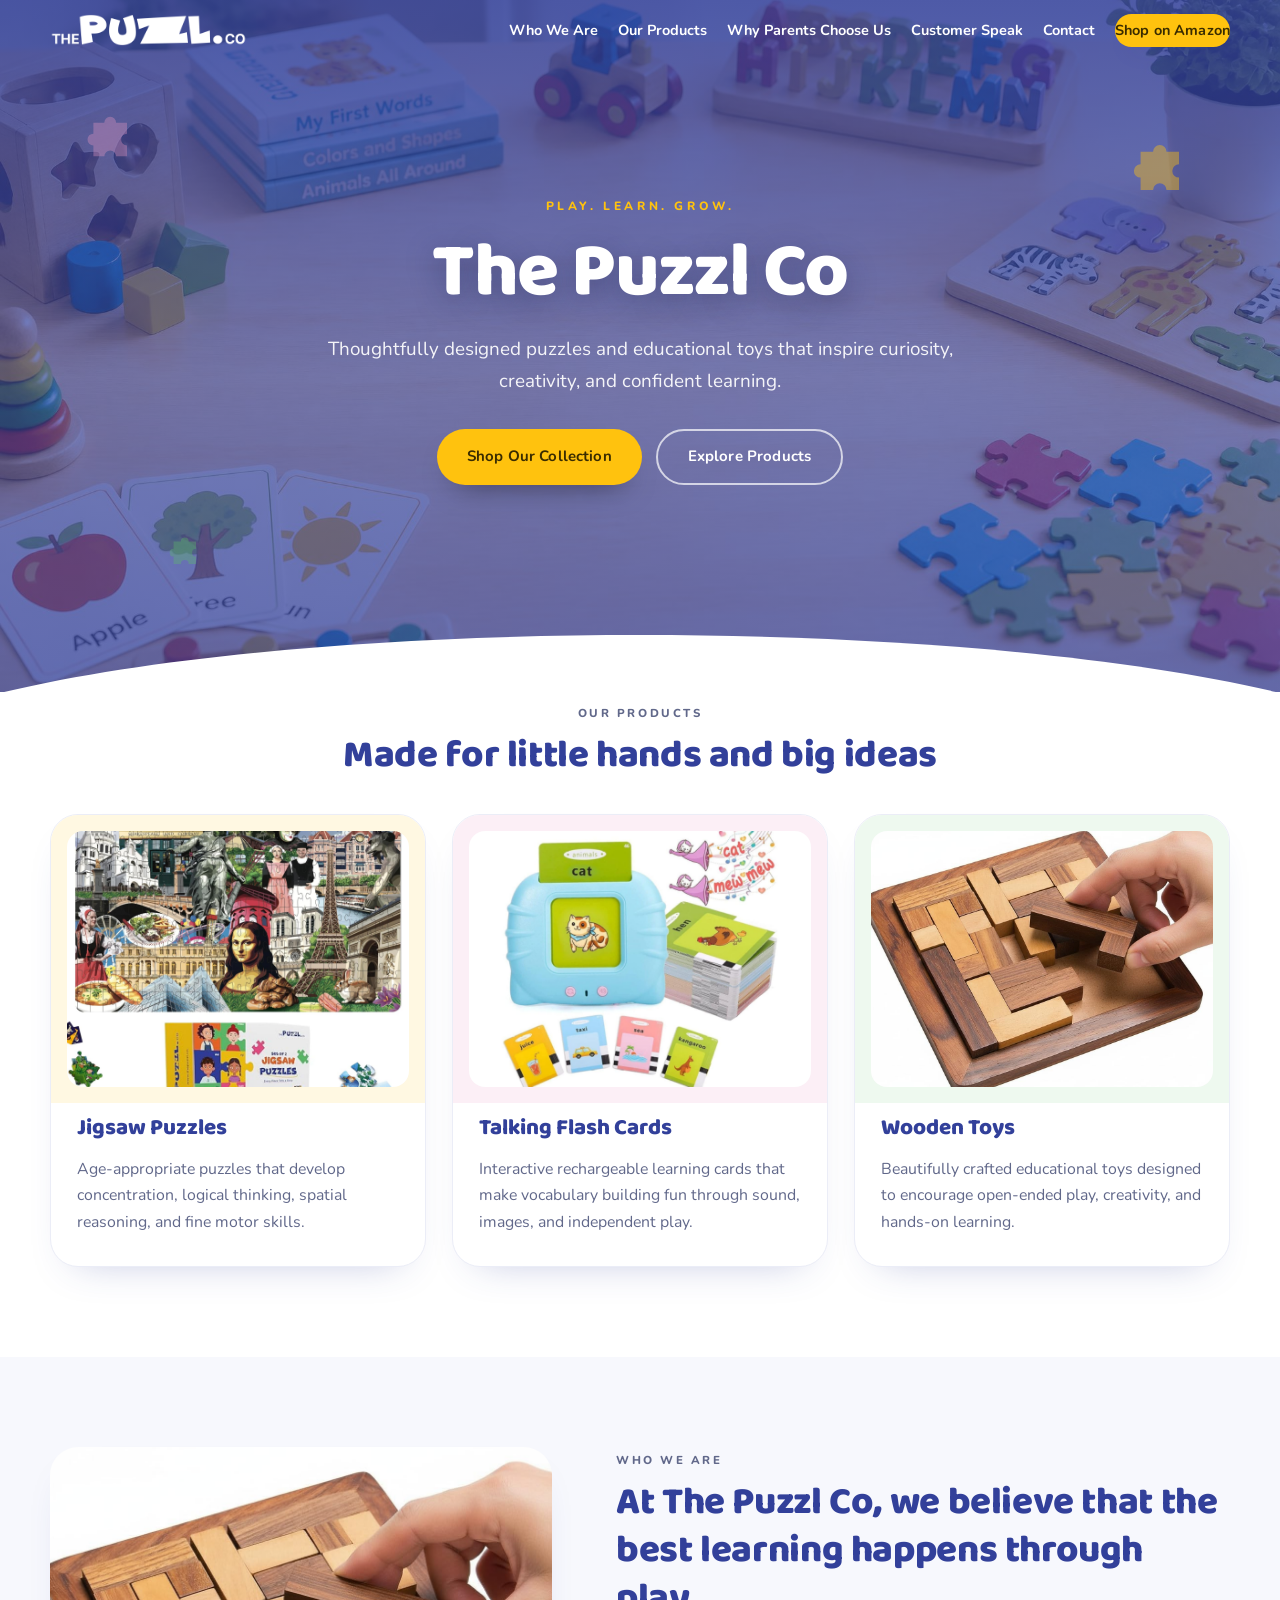
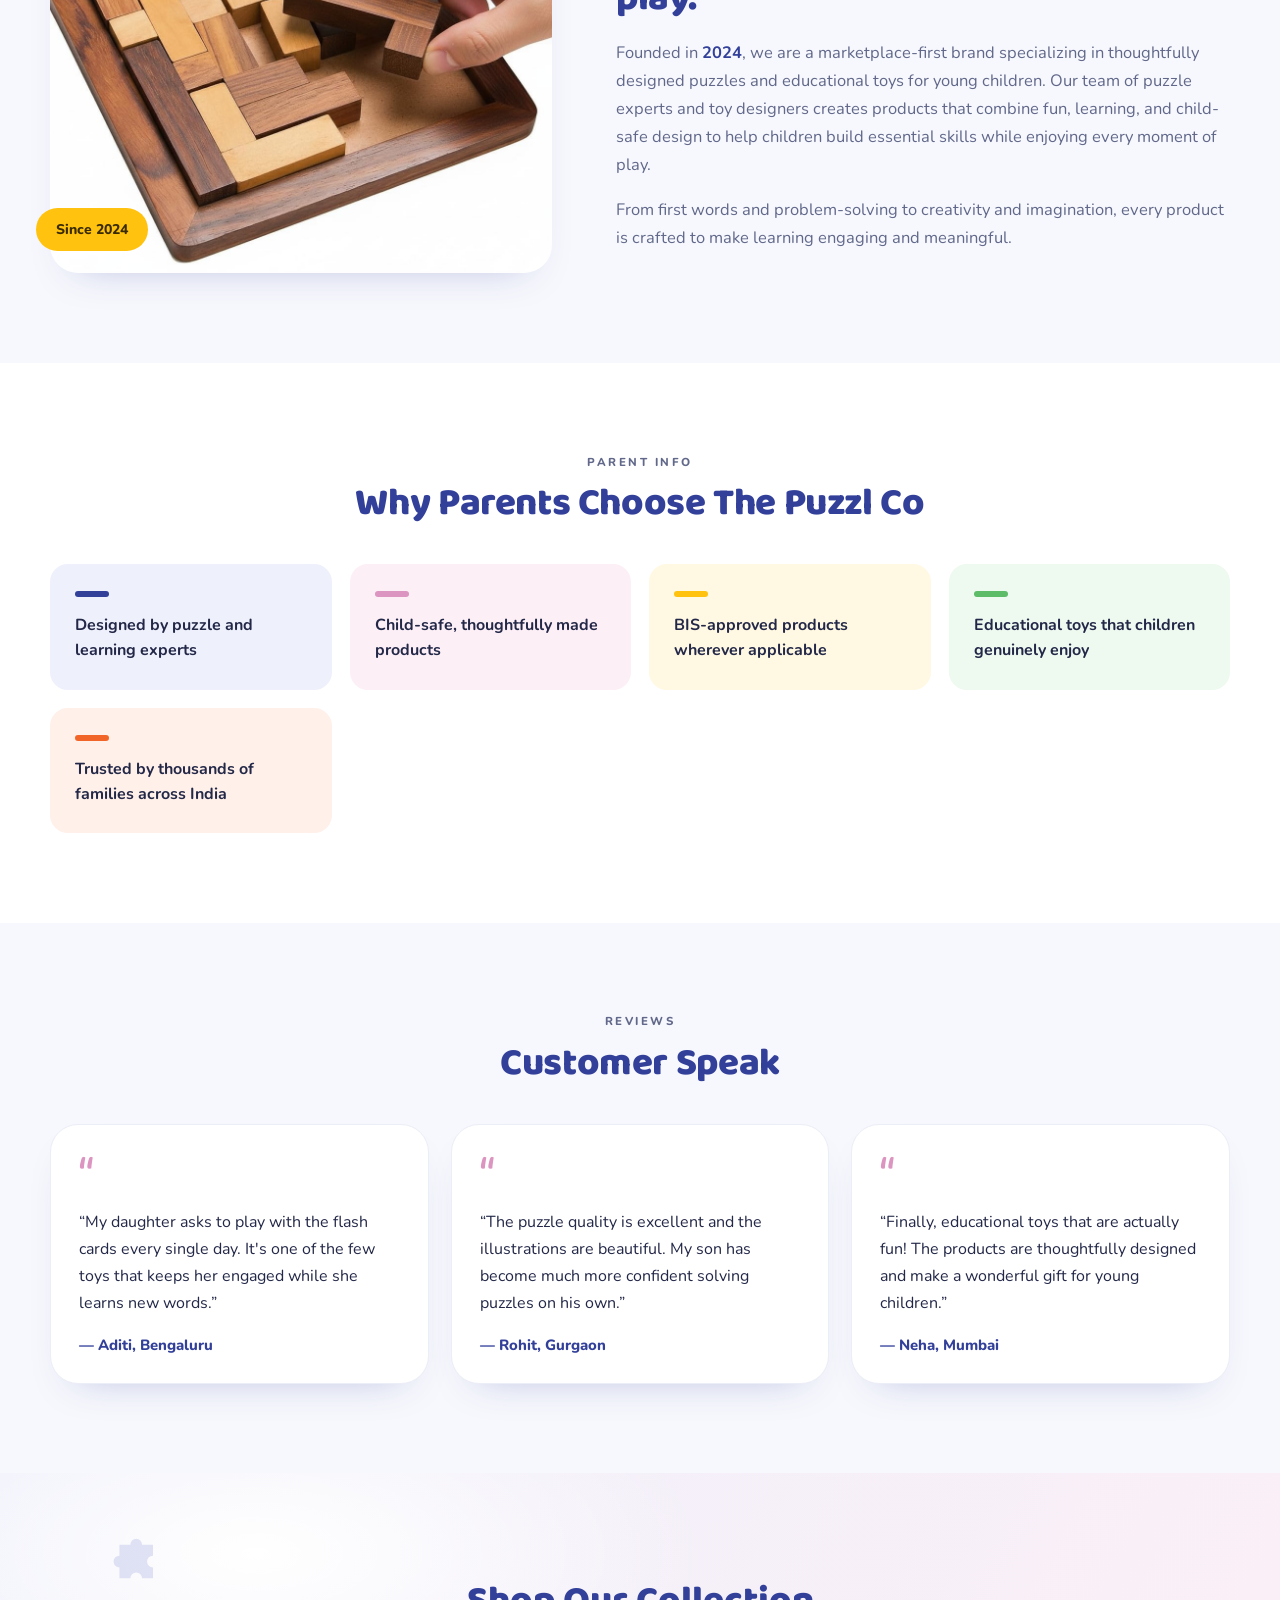
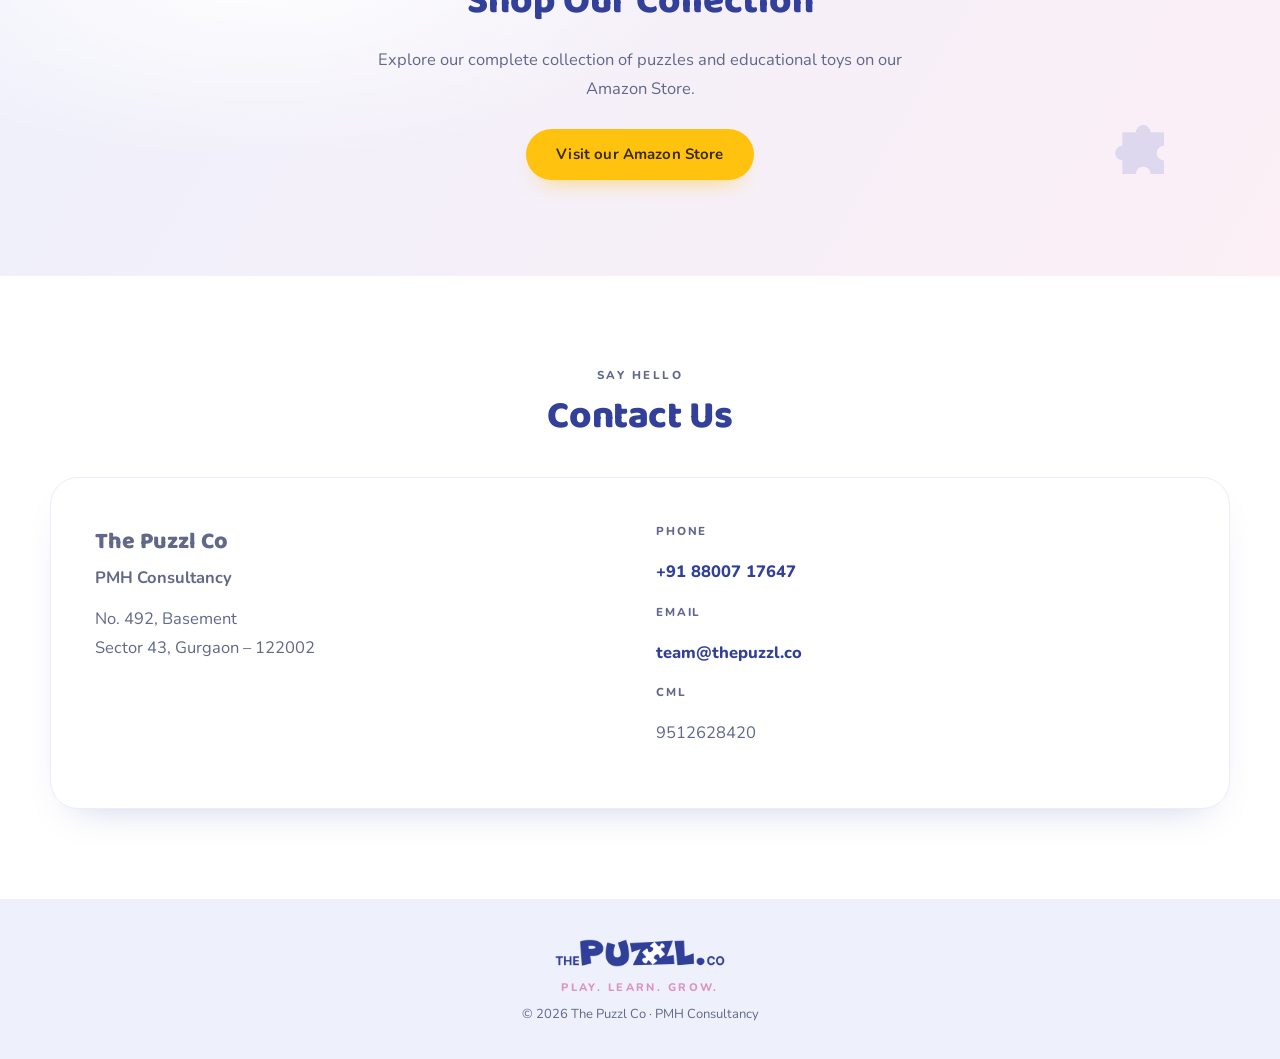
==== commit 40c3341c: "Changes Co-authored-by: MakarandMane <5538863+MakarandMane@users.noreply.github.com>" ====
--- a/docs/index.html
+++ b/docs/index.html
@@ -56,6 +56,8 @@
     <main>
       <!-- HERO -->
       <section class="hero">
+        <img class="hero-bg" src="assets/hero.jpg" alt="" width="1920" height="1088" aria-hidden="true" />
+        <span class="hero-overlay" aria-hidden="true"></span>
         <span class="piece piece-1" aria-hidden="true"></span>
         <span class="piece piece-2" aria-hidden="true"></span>
         <span class="piece piece-3" aria-hidden="true"></span>
@@ -71,7 +73,9 @@
             <a class="btn btn-ghost" href="#products">Explore Products</a>
           </div>
         </div>
-      </section>
+        <span class="hero-curve" aria-hidden="true"></span>
+      </section>
+
 
       <!-- PRODUCTS (overlapping card row) -->
       <section class="section products-section" id="products">
--- a/docs/styles.css
+++ b/docs/styles.css
@@ -31,6 +31,8 @@
   --shadow: 0 18px 40px -26px rgba(50, 64, 154, 0.35);
   --shadow-lg: 0 26px 60px -30px rgba(50, 64, 154, 0.4);
 
+  --header-h: 72px;
+
   --font-display: "Baloo 2", "Trebuchet MS", sans-serif;
   --font-body: "Nunito", system-ui, -apple-system, sans-serif;
 }
@@ -72,12 +74,21 @@
 /* ---------- Header ---------- */
 .site-header {
   position: sticky; top: 0; z-index: 50;
-  background: rgba(255, 255, 255, 0.92);
+  background: transparent;
+  border-bottom: 1px solid transparent;
+  transition: background 0.3s ease, box-shadow 0.3s ease, border-color 0.3s ease;
+}
+.site-header.is-stuck {
+  background: rgba(255, 255, 255, 0.94);
   backdrop-filter: blur(12px);
-  border-bottom: 1px solid var(--border);
-  transition: box-shadow 0.25s ease;
-}
-.site-header.is-stuck { box-shadow: 0 10px 30px -26px rgba(50, 64, 154, 0.6); }
+  border-bottom-color: var(--border);
+  box-shadow: 0 10px 30px -26px rgba(50, 64, 154, 0.6);
+}
+.site-header:not(.is-stuck) .brand img { filter: brightness(0) invert(1); }
+.site-header:not(.is-stuck) .nav a:not(.btn) { color: #fff; }
+.site-header:not(.is-stuck) .nav a:not(.btn):hover { color: var(--yellow); }
+.site-header:not(.is-stuck) .btn-nav { background: var(--yellow); color: #3a2c00; }
+.site-header:not(.is-stuck) .nav-toggle .bar { background: #fff; }
 .header-inner {
   display: flex; flex-wrap: nowrap; align-items: center; justify-content: space-between;
   gap: 20px; padding: 14px 0;
@@ -149,28 +160,46 @@
 
 /* ---------- Hero ---------- */
 .hero {
-  position: relative; overflow: hidden;
-  padding: clamp(72px, 10vw, 132px) 0 clamp(96px, 11vw, 150px);
+  position: relative; overflow: hidden; isolation: isolate;
+  min-height: 78vh;
+  display: flex; align-items: center;
+  padding: clamp(110px, 13vw, 170px) 0 clamp(120px, 13vw, 180px);
+  margin-top: calc(-1 * var(--header-h));
+}
+.hero-bg {
+  position: absolute; inset: 0; width: 100%; height: 100%;
+  object-fit: cover; object-position: center; z-index: -2;
+}
+.hero-overlay {
+  position: absolute; inset: 0; z-index: -1;
   background:
-    radial-gradient(1100px 460px at 15% 0%, var(--orchid-tint) 0%, transparent 60%),
-    radial-gradient(900px 460px at 88% 10%, var(--yellow-tint) 0%, transparent 60%),
-    linear-gradient(180deg, #ffffff 0%, var(--blue-tint) 100%);
-}
-.hero-inner { position: relative; text-align: center; }
+    linear-gradient(180deg, rgba(50, 64, 154, 0.86) 0%, rgba(50, 64, 154, 0.66) 55%, rgba(50, 64, 154, 0.74) 100%);
+}
+.hero-curve {
+  position: absolute; left: 0; right: 0; bottom: -1px; height: clamp(48px, 6vw, 88px);
+  background: var(--white);
+  -webkit-mask: url("data:image/svg+xml;utf8,<svg xmlns='http://www.w3.org/2000/svg' viewBox='0 0 1440 100' preserveAspectRatio='none'><path d='M0 100 C 360 0 1080 0 1440 100 Z' fill='black'/></svg>") bottom/100% 100% no-repeat;
+  mask: url("data:image/svg+xml;utf8,<svg xmlns='http://www.w3.org/2000/svg' viewBox='0 0 1440 100' preserveAspectRatio='none'><path d='M0 100 C 360 0 1080 0 1440 100 Z' fill='black'/></svg>") bottom/100% 100% no-repeat;
+}
+.hero-inner { position: relative; text-align: center; width: min(1180px, 100% - 48px); }
 .eyebrow {
-  font-family: var(--font-body); font-weight: 800; letter-spacing: 0.26em;
-  text-transform: uppercase; font-size: 12px; color: var(--orchid); margin: 0 0 14px;
+  font-family: var(--font-body); font-weight: 800; letter-spacing: 0.3em;
+  text-transform: uppercase; font-size: 12px; color: var(--yellow); margin: 0 0 16px;
 }
 .hero h1 {
   font-family: var(--font-display); font-weight: 800;
-  font-size: clamp(2.7rem, 6.4vw, 4.6rem); line-height: 1.05; margin: 0;
-  color: var(--blue); letter-spacing: -0.02em;
+  font-size: clamp(2.7rem, 6.6vw, 4.8rem); line-height: 1.05; margin: 0;
+  color: #fff; letter-spacing: -0.02em; text-shadow: 0 8px 30px rgba(20, 26, 70, 0.35);
 }
 .lede {
-  max-width: 640px; margin: 18px auto 0; font-size: clamp(1.02rem, 1.6vw, 1.16rem);
-  color: var(--muted);
-}
-.hero-actions { display: flex; flex-wrap: wrap; gap: 14px; justify-content: center; margin-top: 30px; }
+  max-width: 660px; margin: 20px auto 0; font-size: clamp(1.02rem, 1.6vw, 1.18rem);
+  color: rgba(255, 255, 255, 0.92);
+}
+.hero-actions { display: flex; flex-wrap: wrap; gap: 14px; justify-content: center; margin-top: 32px; }
+.hero-actions .btn-primary { background: var(--yellow); color: #3a2c00; box-shadow: 0 16px 30px -18px rgba(0, 0, 0, 0.55); }
+.hero-actions .btn-primary:hover { background: #ffcf3d; }
+.hero-actions .btn-ghost { background: transparent; color: #fff; border: 2px solid rgba(255, 255, 255, 0.7); }
+.hero-actions .btn-ghost:hover { background: rgba(255, 255, 255, 0.14); border-color: #fff; }
 
 /* ---------- Sections ---------- */
 .section { padding: clamp(60px, 7vw, 96px) 0; }
@@ -194,7 +223,7 @@
 .section p strong { color: var(--blue); }
 
 /* ---------- Products (overlapping card row) ---------- */
-.products-section { padding-top: 0; margin-top: clamp(-80px, -6vw, -60px); position: relative; z-index: 2; }
+.products-section { padding-top: 0; margin-top: clamp(-90px, -6vw, -60px); position: relative; z-index: 2; }
 .products-section .section-head { padding-top: clamp(60px, 7vw, 90px); }
 
 .product-grid {
@@ -329,7 +358,18 @@
 .reveal.is-visible { opacity: 1; transform: none; }
 
 /* ---------- Responsive ---------- */
+@media (max-width: 1240px) {
+  .nav { gap: 14px; }
+  .nav a { font-size: 13.5px; }
+  .btn-nav { padding: 9px 16px; }
+  .wrap { width: min(1180px, 100% - 36px); }
+}
+
 @media (max-width: 900px) {
+  .hero { min-height: 64vh; padding: 120px 0 130px; }
+  .hero-actions .btn { flex: 1 1 100%; }
+  .site-header:not(.is-stuck) .nav { background: var(--white); }
+  .site-header:not(.is-stuck) .nav a:not(.btn) { color: var(--ink); }
   .about-grid { grid-template-columns: 1fr; }
   .products-section { margin-top: -48px; }
 
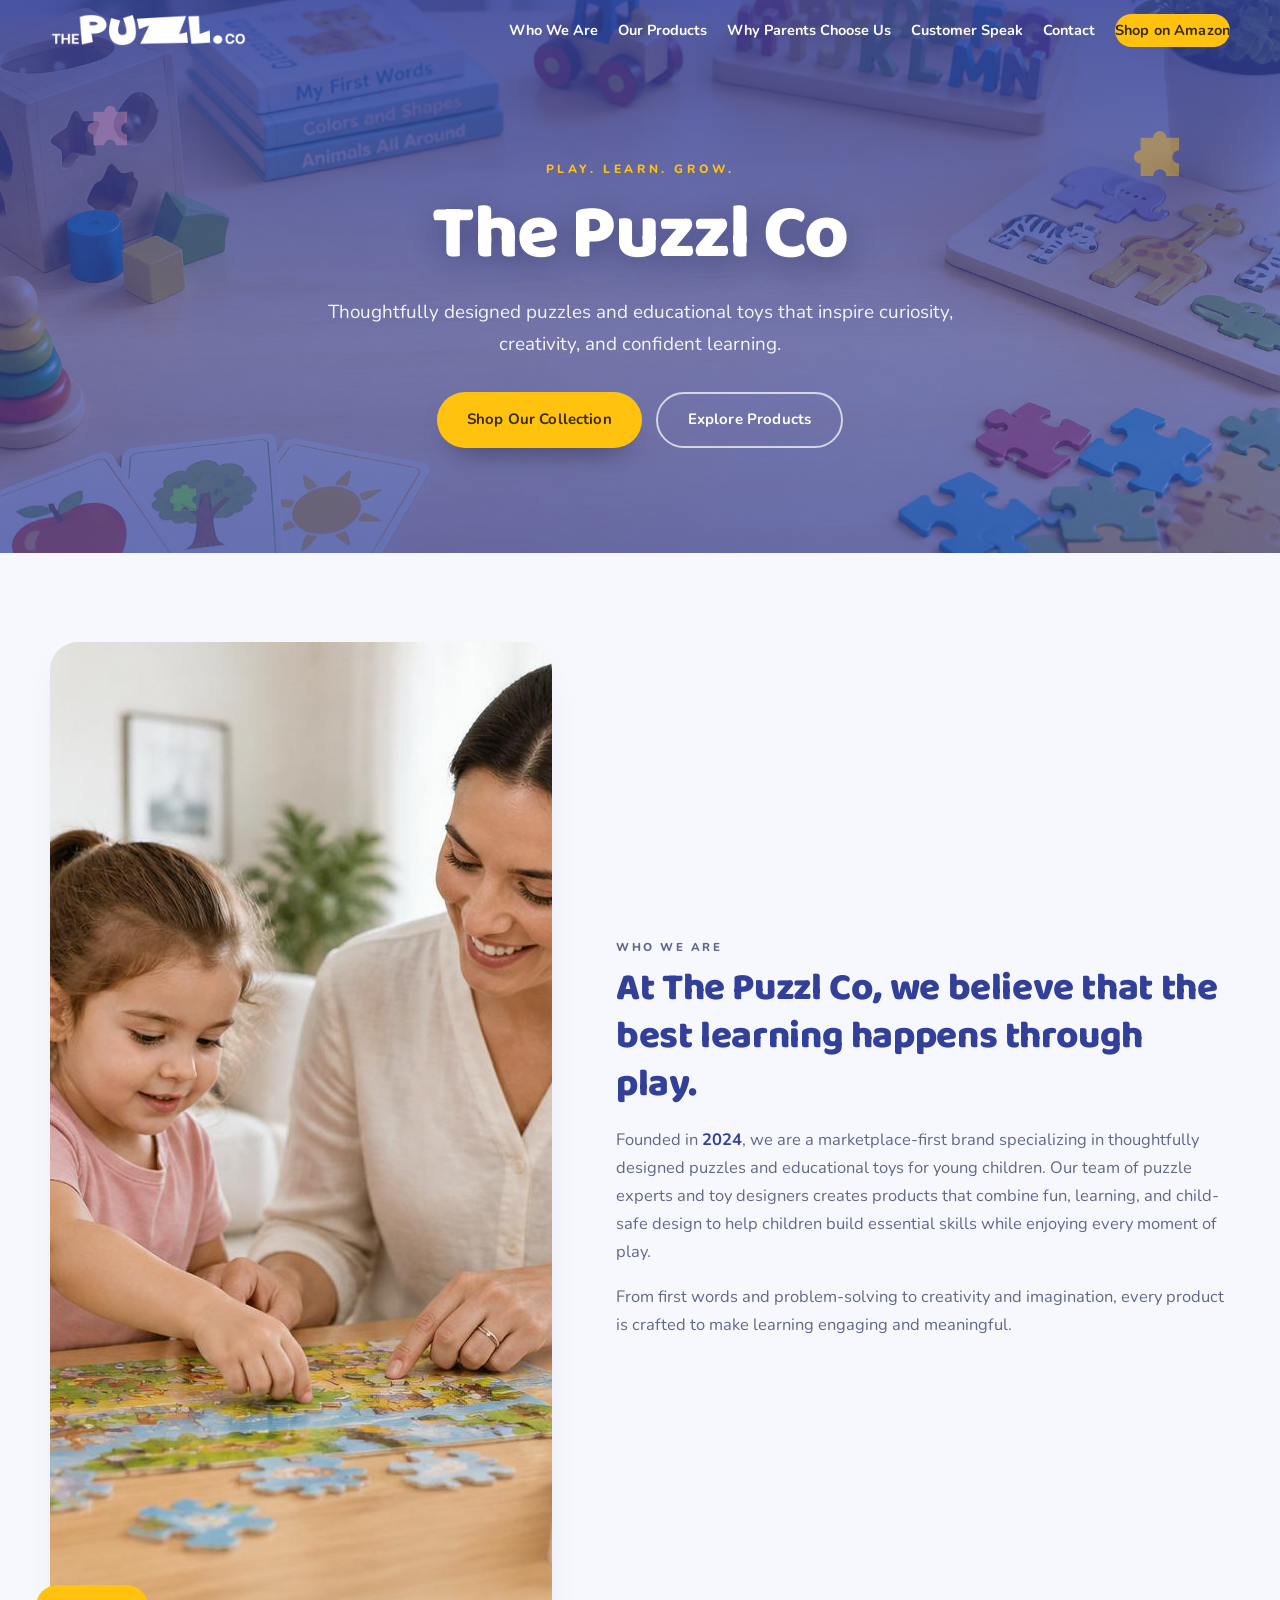
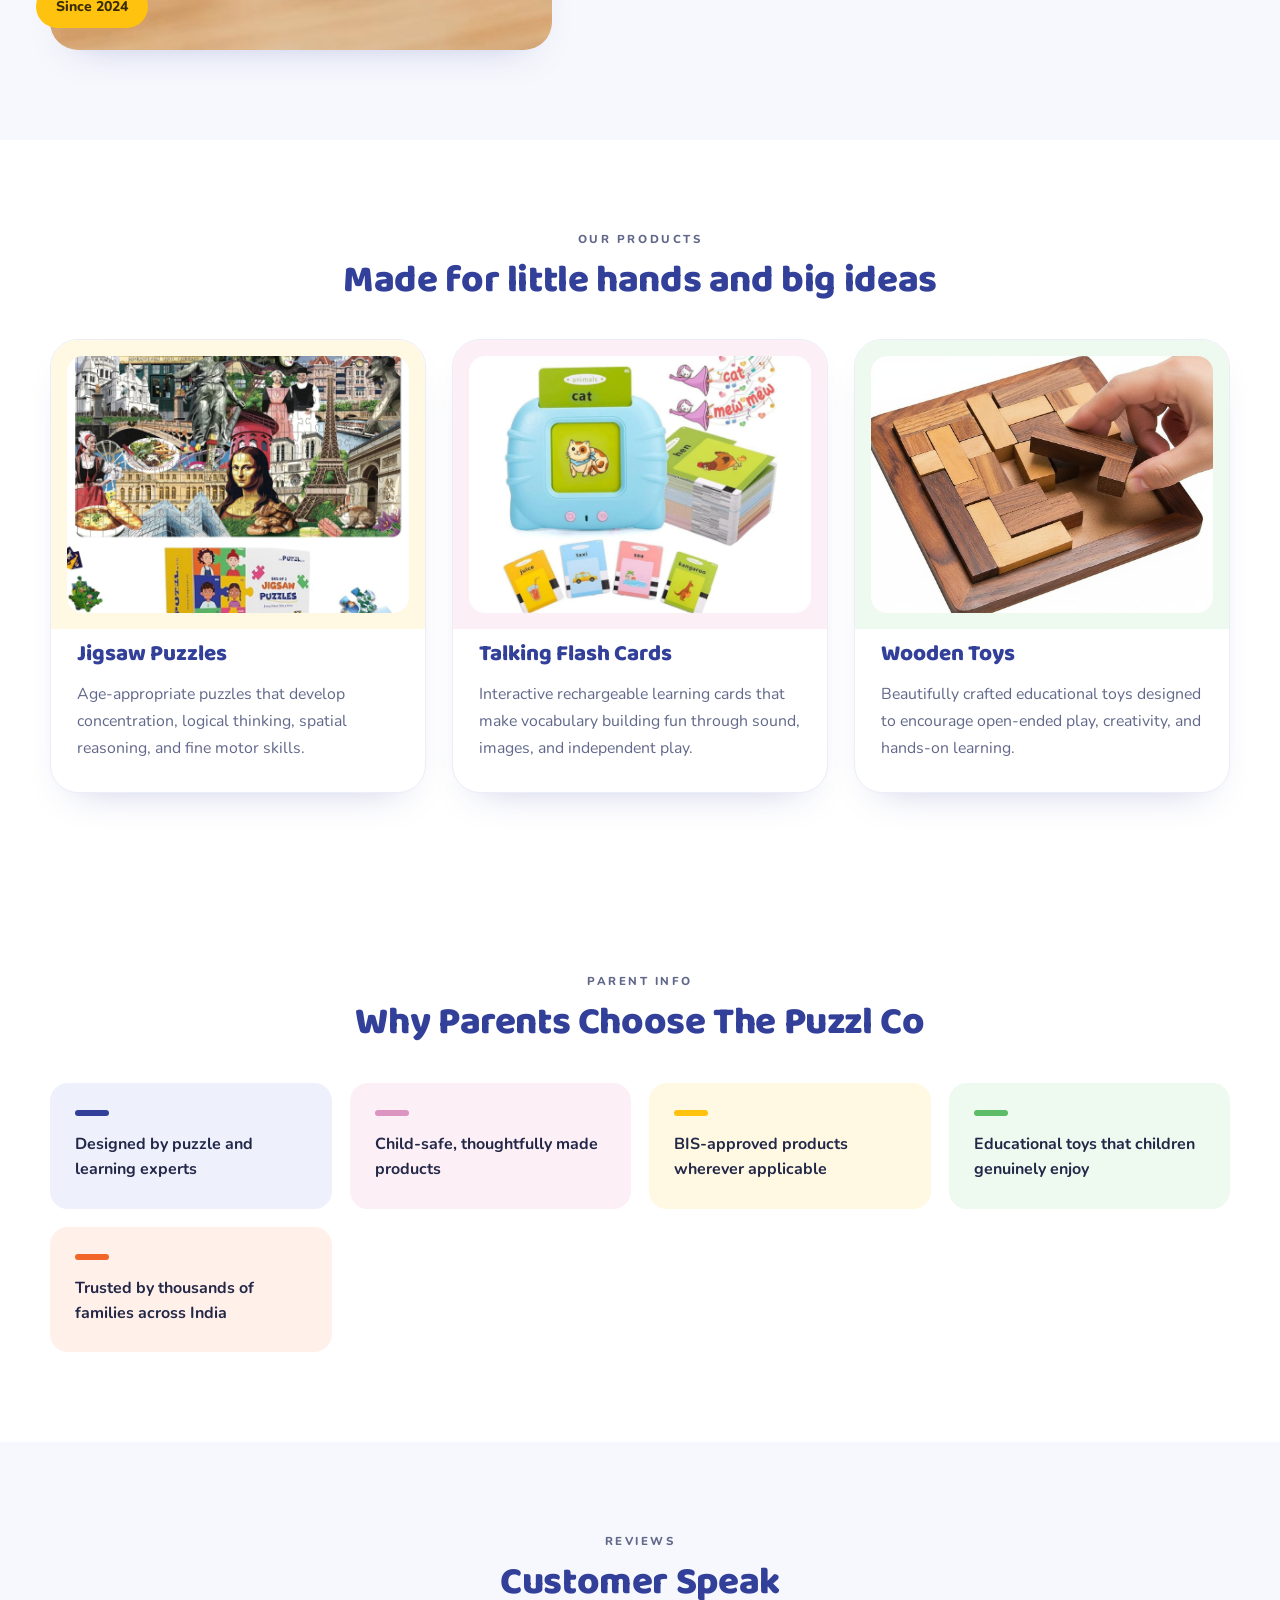
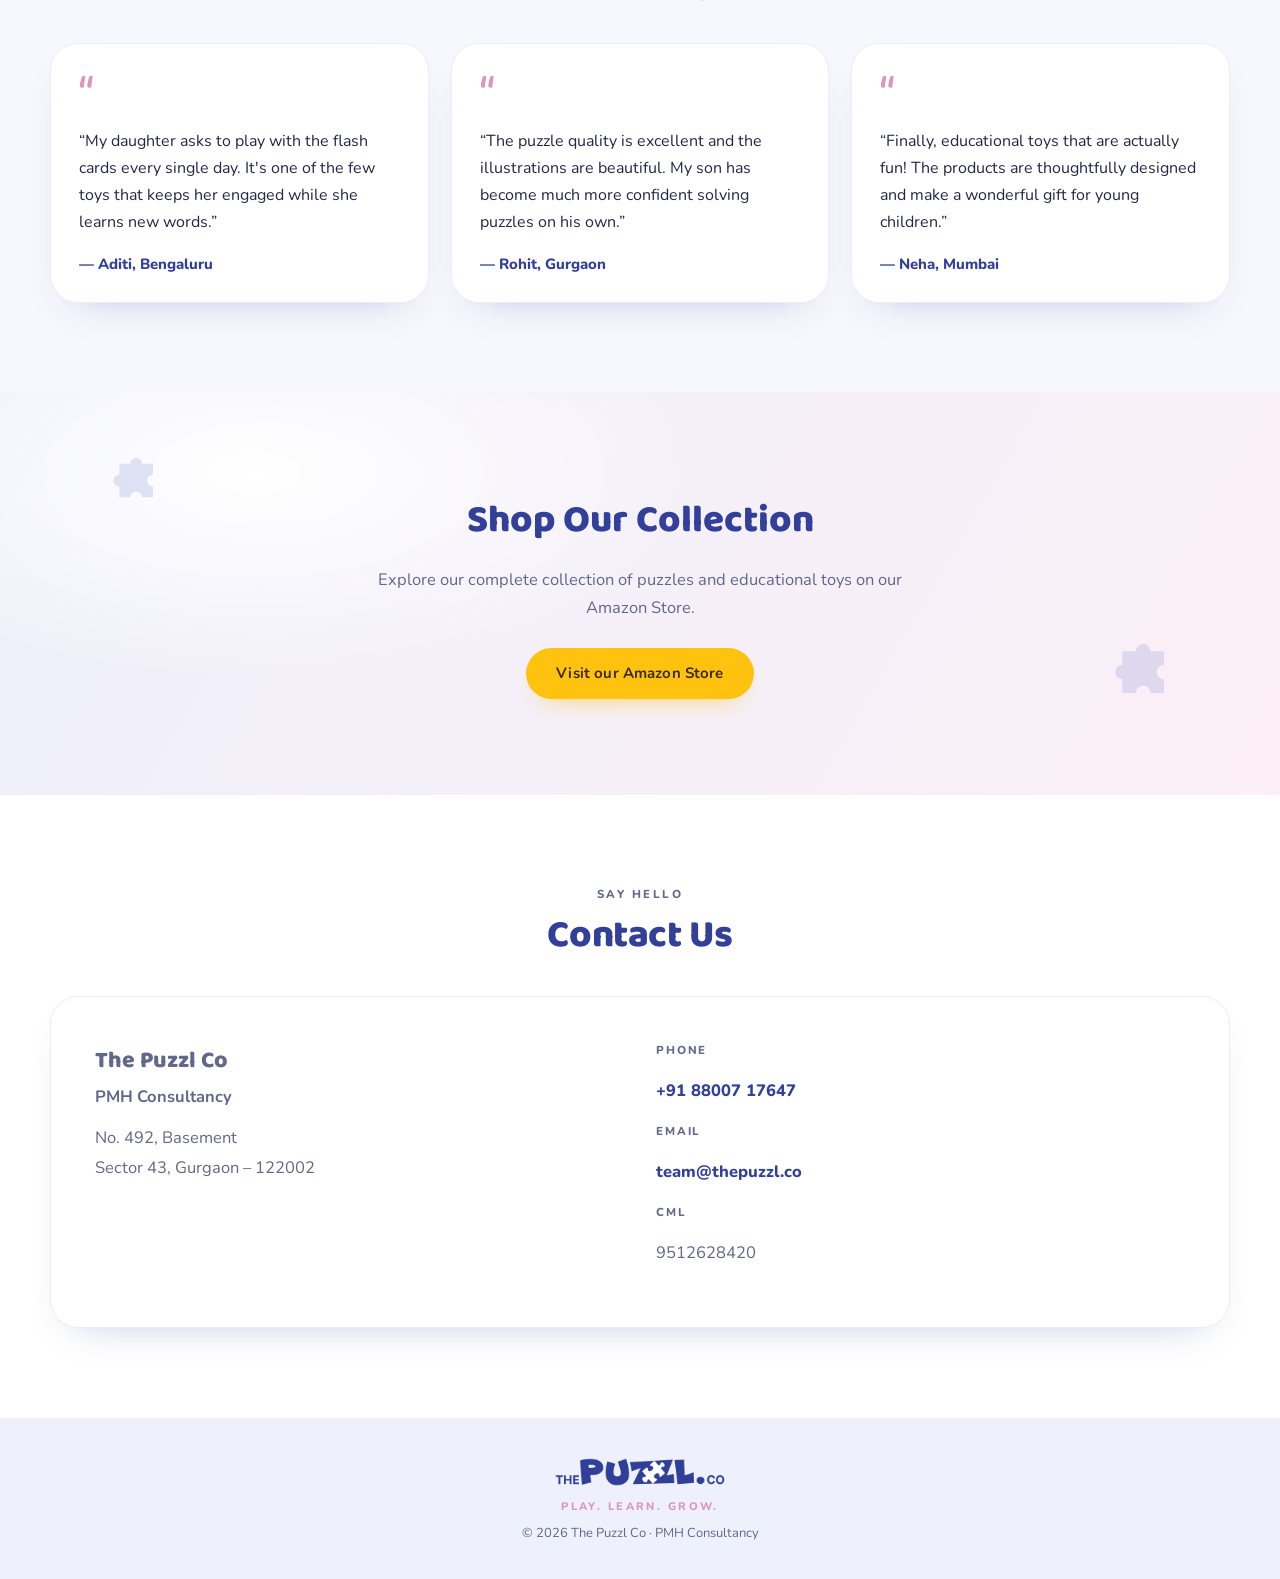
==== commit ea37e581: "Changes Co-authored-by: MakarandMane <5538863+MakarandMane@users.noreply.github.com>" ====
--- a/docs/index.html
+++ b/docs/index.html
@@ -77,74 +77,11 @@
       </section>
 
 
-      <!-- PRODUCTS (overlapping card row) -->
-      <section class="section products-section" id="products">
-        <div class="wrap">
-          <div class="reveal section-head">
-            <p class="kicker">Our Products</p>
-            <h2 class="section-title center">Made for little hands and big ideas</h2>
-          </div>
-
-          <div class="product-grid">
-            <article class="card product-card reveal">
-              <div class="card-media tint-yellow">
-                <img
-                  src="assets/puzzles.jpg"
-                  alt="A set of two jigsaw puzzles featuring various iconic landmarks and cultural symbols of Paris, including the Eiffel Tower, the Louvre Pyramid, and the Mona Lisa."
-                  loading="lazy"
-                />
-              </div>
-              <div class="card-body">
-                <h3>Jigsaw Puzzles</h3>
-                <p>
-                  Age-appropriate puzzles that develop concentration, logical thinking,
-                  spatial reasoning, and fine motor skills.
-                </p>
-              </div>
-            </article>
-
-            <article class="card product-card reveal">
-              <div class="card-media tint-orchid">
-                <img
-                  src="assets/flashcards.jpg"
-                  alt="Educational toy set with a card reader, a stack of flashcards, and individual cards showing juice, taxi, sea, and kangaroo."
-                  loading="lazy"
-                />
-              </div>
-              <div class="card-body">
-                <h3>Talking Flash Cards</h3>
-                <p>
-                  Interactive rechargeable learning cards that make vocabulary building fun
-                  through sound, images, and independent play.
-                </p>
-              </div>
-            </article>
-
-            <article class="card product-card reveal">
-              <div class="card-media tint-emerald">
-                <img
-                  src="assets/wooden-toys.jpg"
-                  alt="A hand placing a wooden puzzle piece into a wooden board game."
-                  loading="lazy"
-                />
-              </div>
-              <div class="card-body">
-                <h3>Wooden Toys</h3>
-                <p>
-                  Beautifully crafted educational toys designed to encourage open-ended play,
-                  creativity, and hands-on learning.
-                </p>
-              </div>
-            </article>
-          </div>
-        </div>
-      </section>
-
       <!-- WHO WE ARE -->
       <section class="section section-soft" id="who-we-are">
         <div class="wrap about-grid">
           <div class="about-media reveal">
-            <img src="assets/wooden-toys.jpg" alt="A hand placing a wooden puzzle piece into a wooden board game." loading="lazy" />
+            <img src="assets/about.jpg" alt="A parent and young child assembling a colourful jigsaw puzzle together at a table with wooden toys and flash cards." loading="lazy" width="1200" height="1008" />
             <span class="about-badge">Since 2024</span>
           </div>
           <div class="about-copy reveal">
@@ -166,6 +103,70 @@
           </div>
         </div>
       </section>
+
+      <!-- PRODUCTS (overlapping card row) -->
+      <section class="section products-section" id="products">
+        <div class="wrap">
+          <div class="reveal section-head">
+            <p class="kicker">Our Products</p>
+            <h2 class="section-title center">Made for little hands and big ideas</h2>
+          </div>
+
+          <div class="product-grid">
+            <article class="card product-card reveal">
+              <div class="card-media tint-yellow">
+                <img
+                  src="assets/puzzles.jpg"
+                  alt="A set of two jigsaw puzzles featuring various iconic landmarks and cultural symbols of Paris, including the Eiffel Tower, the Louvre Pyramid, and the Mona Lisa."
+                  loading="lazy"
+                />
+              </div>
+              <div class="card-body">
+                <h3>Jigsaw Puzzles</h3>
+                <p>
+                  Age-appropriate puzzles that develop concentration, logical thinking,
+                  spatial reasoning, and fine motor skills.
+                </p>
+              </div>
+            </article>
+
+            <article class="card product-card reveal">
+              <div class="card-media tint-orchid">
+                <img
+                  src="assets/flashcards.jpg"
+                  alt="Educational toy set with a card reader, a stack of flashcards, and individual cards showing juice, taxi, sea, and kangaroo."
+                  loading="lazy"
+                />
+              </div>
+              <div class="card-body">
+                <h3>Talking Flash Cards</h3>
+                <p>
+                  Interactive rechargeable learning cards that make vocabulary building fun
+                  through sound, images, and independent play.
+                </p>
+              </div>
+            </article>
+
+            <article class="card product-card reveal">
+              <div class="card-media tint-emerald">
+                <img
+                  src="assets/wooden-toys.jpg"
+                  alt="A hand placing a wooden puzzle piece into a wooden board game."
+                  loading="lazy"
+                />
+              </div>
+              <div class="card-body">
+                <h3>Wooden Toys</h3>
+                <p>
+                  Beautifully crafted educational toys designed to encourage open-ended play,
+                  creativity, and hands-on learning.
+                </p>
+              </div>
+            </article>
+          </div>
+        </div>
+      </section>
+
 
       <!-- WHY US -->
       <section class="section" id="why-us">
--- a/docs/styles.css
+++ b/docs/styles.css
@@ -161,9 +161,9 @@
 /* ---------- Hero ---------- */
 .hero {
   position: relative; overflow: hidden; isolation: isolate;
-  min-height: 78vh;
+  min-height: 640px;
   display: flex; align-items: center;
-  padding: clamp(110px, 13vw, 170px) 0 clamp(120px, 13vw, 180px);
+  padding: clamp(96px, 9vw, 120px) 0 clamp(110px, 10vw, 140px);
   margin-top: calc(-1 * var(--header-h));
 }
 .hero-bg {
@@ -223,8 +223,9 @@
 .section p strong { color: var(--blue); }
 
 /* ---------- Products (overlapping card row) ---------- */
-.products-section { padding-top: 0; margin-top: clamp(-90px, -6vw, -60px); position: relative; z-index: 2; }
-.products-section .section-head { padding-top: clamp(60px, 7vw, 90px); }
+.products-section { position: relative; z-index: 2; }
+#who-we-are { padding-top: 0; margin-top: clamp(-90px, -6vw, -60px); position: relative; z-index: 2; }
+#who-we-are .about-grid { padding-top: clamp(60px, 7vw, 90px); }
 
 .product-grid {
   display: grid; grid-template-columns: repeat(auto-fit, minmax(270px, 1fr));
@@ -371,7 +372,7 @@
   .site-header:not(.is-stuck) .nav { background: var(--white); }
   .site-header:not(.is-stuck) .nav a:not(.btn) { color: var(--ink); }
   .about-grid { grid-template-columns: 1fr; }
-  .products-section { margin-top: -48px; }
+  #who-we-are { margin-top: -48px; }
 
   .nav-toggle { display: flex; }
   .nav {
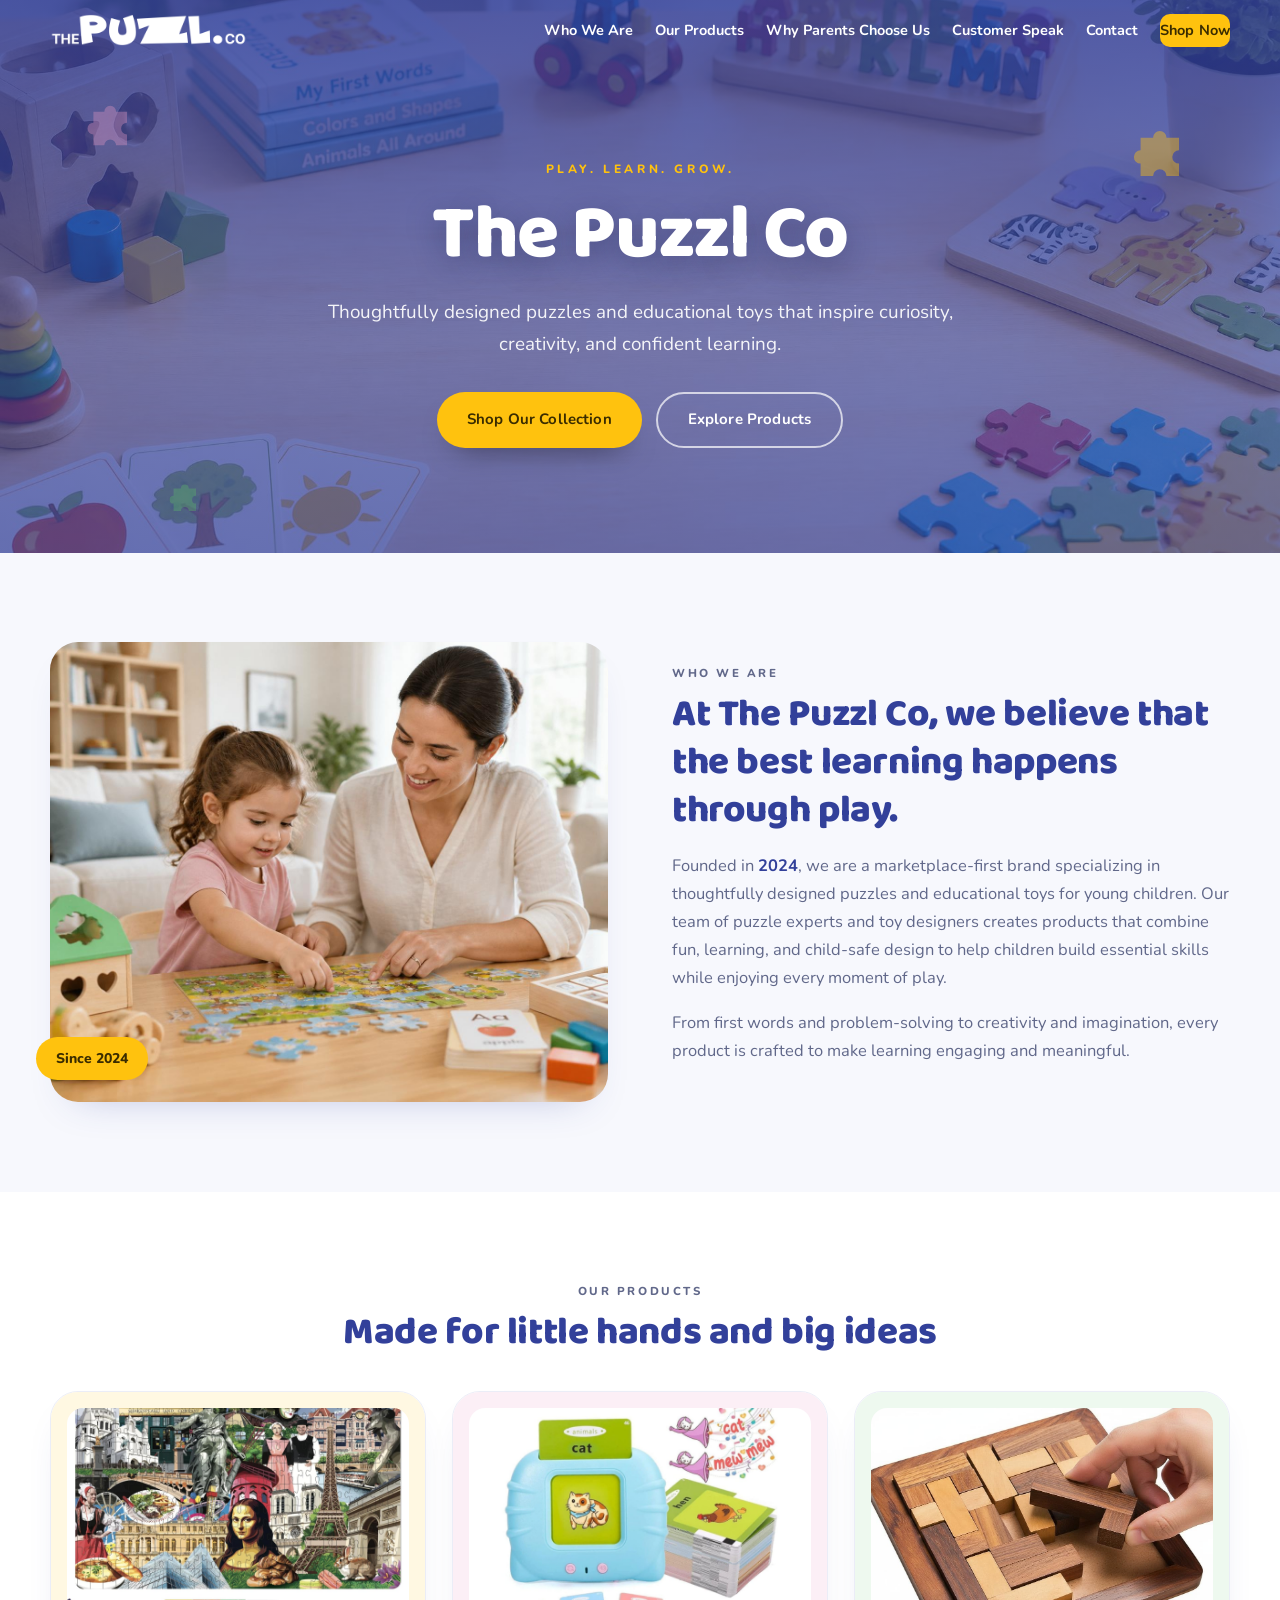
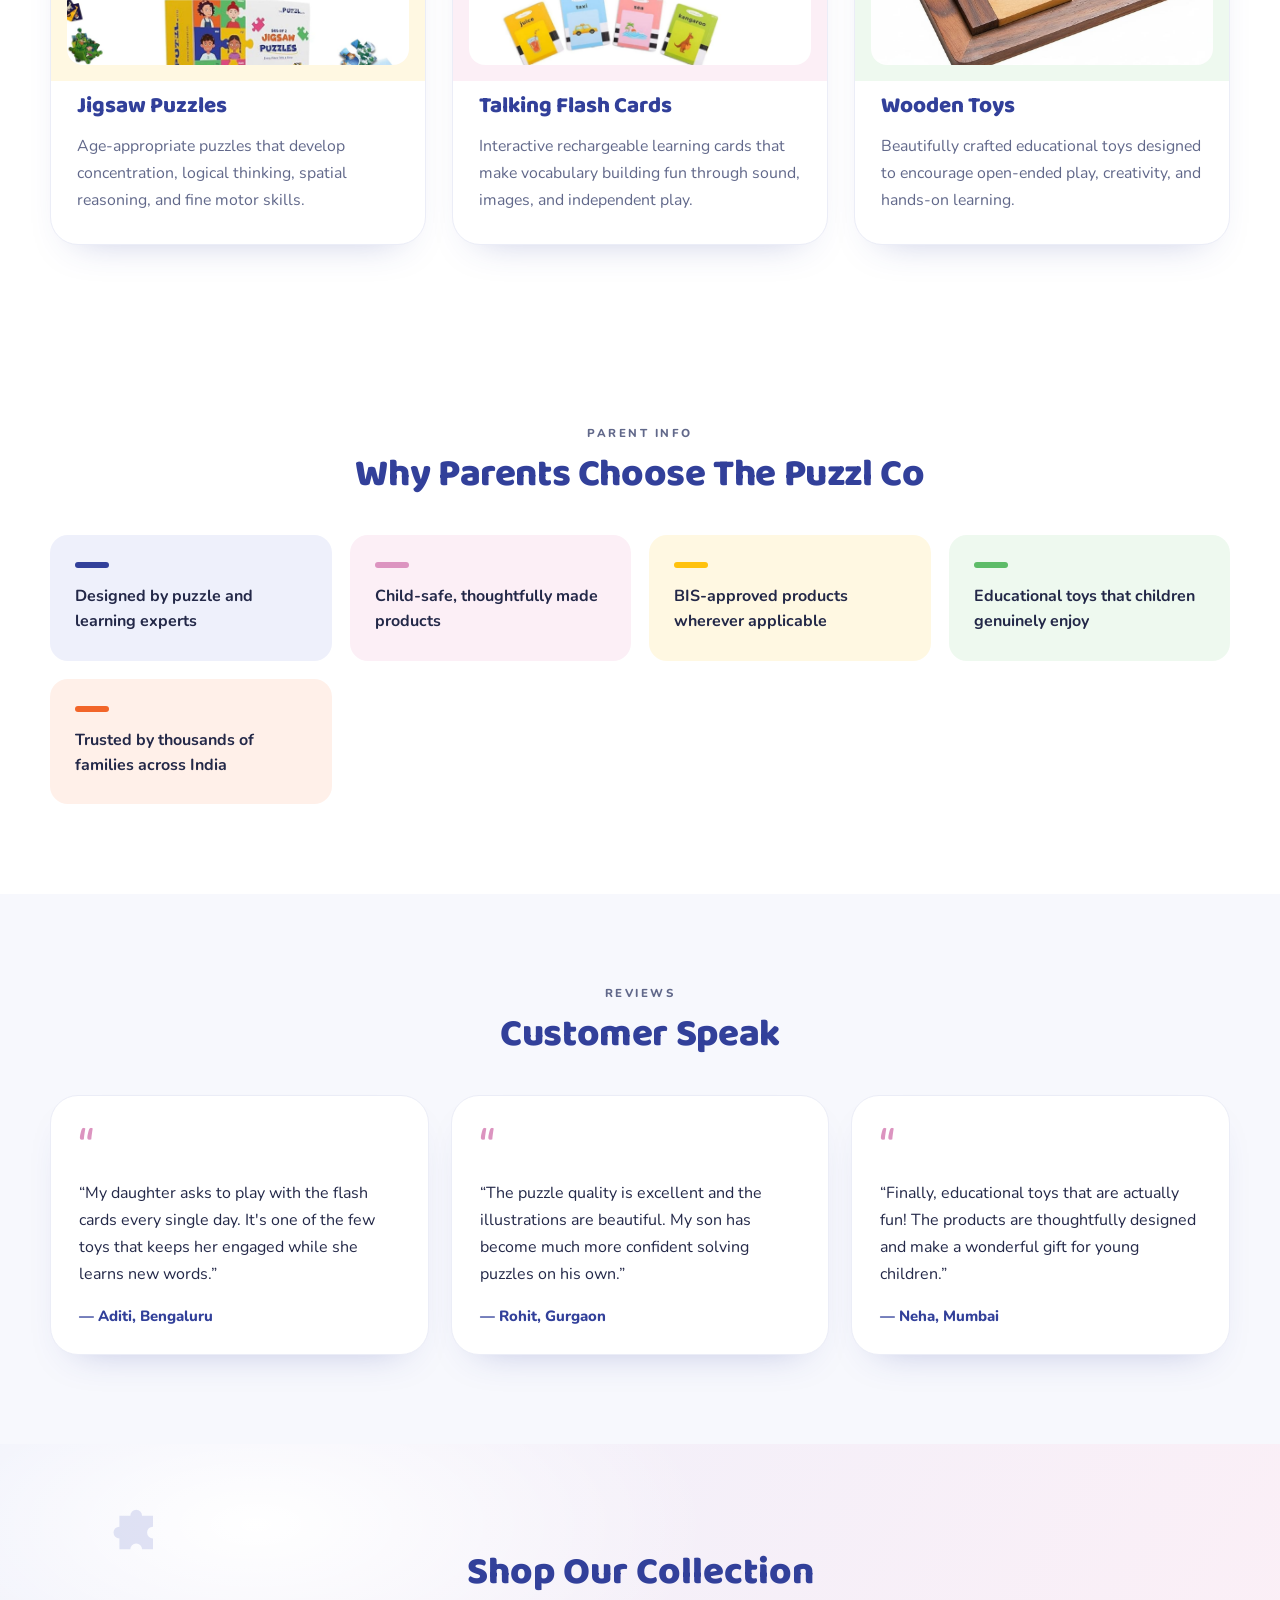
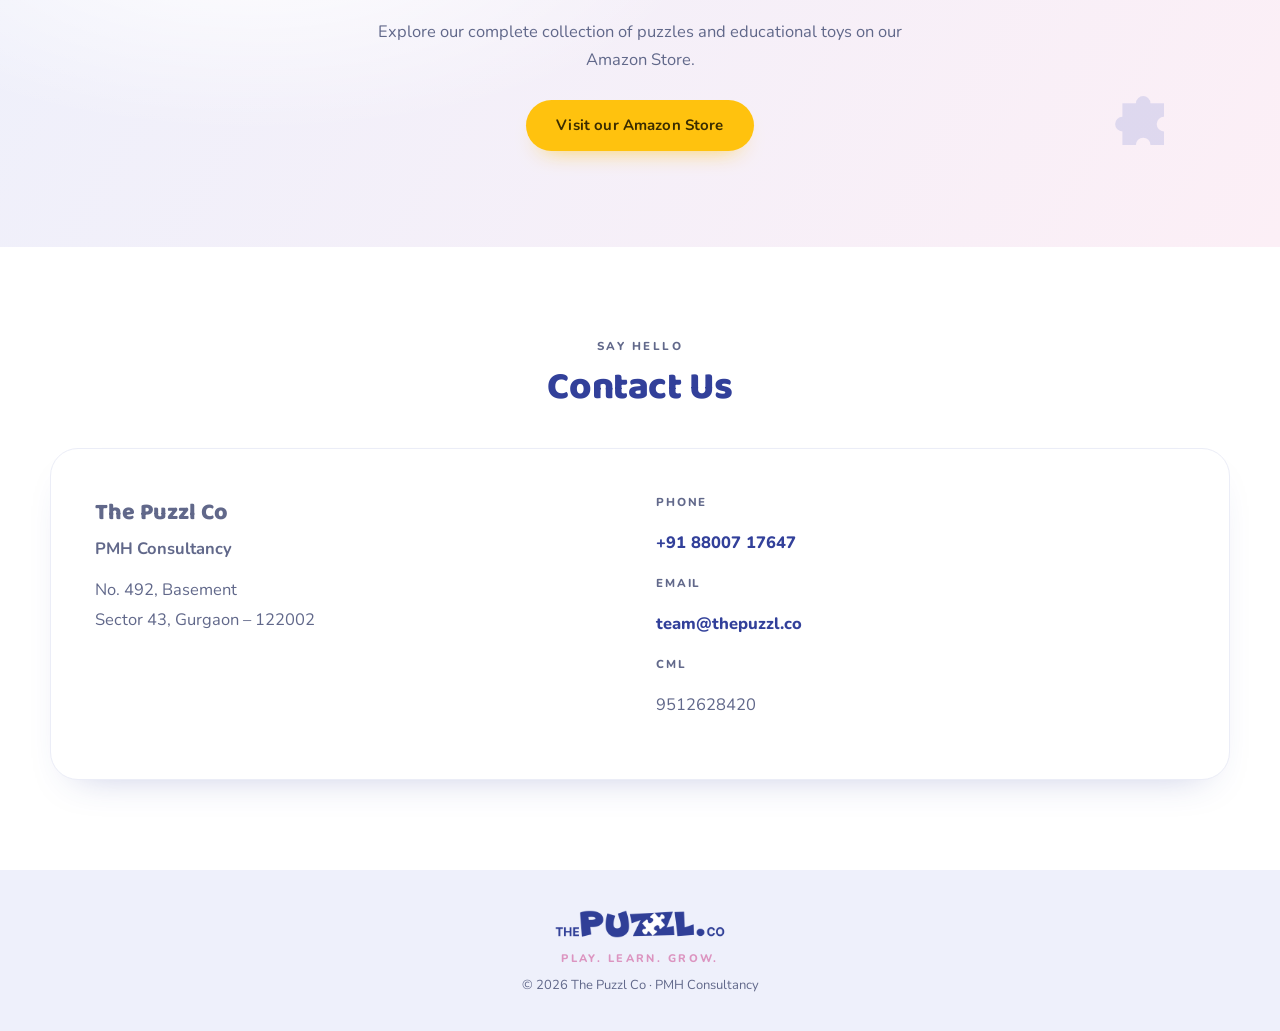
==== commit ef87e000: "Changes Co-authored-by: MakarandMane <5538863+MakarandMane@users.noreply.github.com>" ====
--- a/docs/index.html
+++ b/docs/index.html
@@ -44,7 +44,7 @@
           <a href="#why-us">Why Parents Choose Us</a>
           <a href="#customer-speak">Customer Speak</a>
           <a href="#contact">Contact</a>
-          <a class="btn btn-primary btn-nav js-amazon" href="#shop">Shop on Amazon</a>
+          <a class="btn btn-primary btn-nav js-amazon" href="#shop">Shop Now</a>
         </nav>
         <button class="nav-toggle" id="navToggle" aria-expanded="false" aria-controls="nav">
           <span class="bar"></span><span class="bar"></span><span class="bar"></span>
--- a/docs/styles.css
+++ b/docs/styles.css
@@ -95,7 +95,7 @@
 }
 .brand img { height: 32px; width: auto; }
 
-.nav { display: flex; align-items: center; gap: 20px; flex-wrap: nowrap; }
+.nav { display: flex; align-items: center; gap: 22px; flex-wrap: nowrap; min-width: 0; }
 .nav a {
   font-weight: 700; font-size: 14.5px; color: var(--ink); white-space: nowrap;
   position: relative; padding: 4px 0; text-decoration: none;
@@ -133,7 +133,7 @@
 .btn:hover { text-decoration: none; transform: translateY(-2px); }
 .btn-primary { background: var(--blue); color: #fff; box-shadow: 0 12px 24px -16px rgba(50, 64, 154, 0.9); }
 .btn-primary:hover { background: var(--blue-dark); }
-.btn-nav { padding: 10px 20px; font-size: 14px; }
+.btn-nav { padding: 10px 22px; font-size: 14px; border-radius: 10px; }
 .btn-ghost { background: var(--white); color: var(--blue); border: 2px solid var(--blue-tint); }
 .btn-ghost:hover { border-color: var(--blue-light); }
 .btn-amazon { background: var(--yellow); color: #3a2c00; box-shadow: 0 12px 24px -16px rgba(255, 194, 14, 0.9); }
@@ -177,7 +177,7 @@
 }
 .hero-curve {
   position: absolute; left: 0; right: 0; bottom: -1px; height: clamp(48px, 6vw, 88px);
-  background: var(--white);
+  background: var(--bg-soft);
   -webkit-mask: url("data:image/svg+xml;utf8,<svg xmlns='http://www.w3.org/2000/svg' viewBox='0 0 1440 100' preserveAspectRatio='none'><path d='M0 100 C 360 0 1080 0 1440 100 Z' fill='black'/></svg>") bottom/100% 100% no-repeat;
   mask: url("data:image/svg+xml;utf8,<svg xmlns='http://www.w3.org/2000/svg' viewBox='0 0 1440 100' preserveAspectRatio='none'><path d='M0 100 C 360 0 1080 0 1440 100 Z' fill='black'/></svg>") bottom/100% 100% no-repeat;
 }
@@ -255,12 +255,12 @@
 
 /* ---------- About ---------- */
 .about-grid {
-  display: grid; grid-template-columns: 0.9fr 1.1fr; gap: clamp(28px, 5vw, 64px);
+  display: grid; grid-template-columns: 1fr 1fr; gap: clamp(28px, 5vw, 64px);
   align-items: center;
 }
 .about-media { position: relative; }
 .about-media img {
-  border-radius: var(--radius-lg); width: 100%; aspect-ratio: 4 / 3.4;
+  border-radius: var(--radius-lg); width: 100%; aspect-ratio: 4 / 3.2; max-height: 460px;
   object-fit: cover; box-shadow: var(--shadow);
 }
 .about-badge {
@@ -360,10 +360,16 @@
 
 /* ---------- Responsive ---------- */
 @media (max-width: 1240px) {
-  .nav { gap: 14px; }
+  .nav { gap: 16px; }
   .nav a { font-size: 13.5px; }
-  .btn-nav { padding: 9px 16px; }
+  .btn-nav { padding: 9px 18px; }
   .wrap { width: min(1180px, 100% - 36px); }
+}
+
+@media (max-width: 1080px) {
+  .nav { gap: 12px; }
+  .nav a { font-size: 13px; }
+  .btn-nav { padding: 9px 15px; font-size: 13px; }
 }
 
 @media (max-width: 900px) {
@@ -385,6 +391,11 @@
   .nav a { padding: 13px 0; border-bottom: 1px solid var(--border); }
   .nav a:not(.btn)::after { display: none; }
   .nav .btn-nav { margin-top: 14px; border-bottom: 0; }
+  /* inside the white dropdown the CTA must stay brand blue, not the hero yellow */
+  .site-header .btn-nav,
+  .site-header:not(.is-stuck) .btn-nav { background: var(--blue); color: #fff; }
+  .site-header .btn-nav:hover,
+  .site-header:not(.is-stuck) .btn-nav:hover { background: var(--blue-dark); }
 }
 
 @media (prefers-reduced-motion: reduce) {
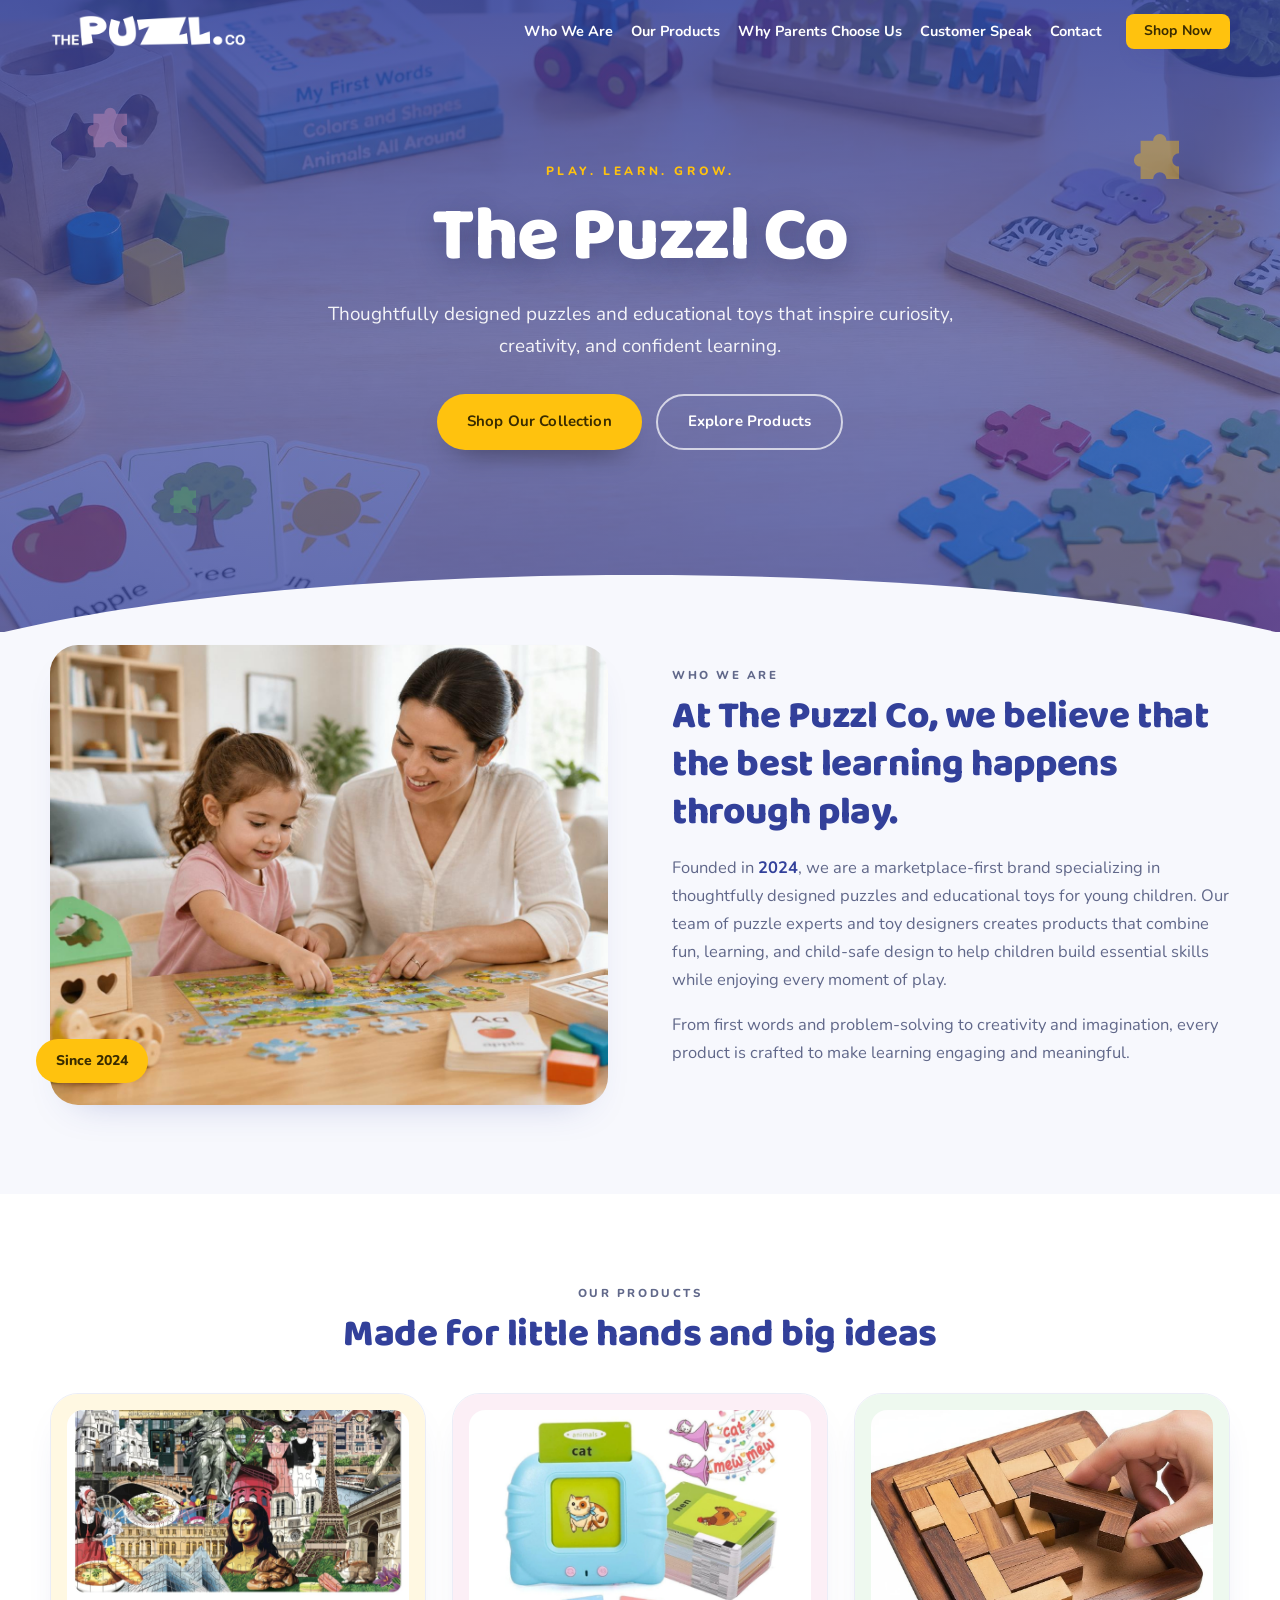
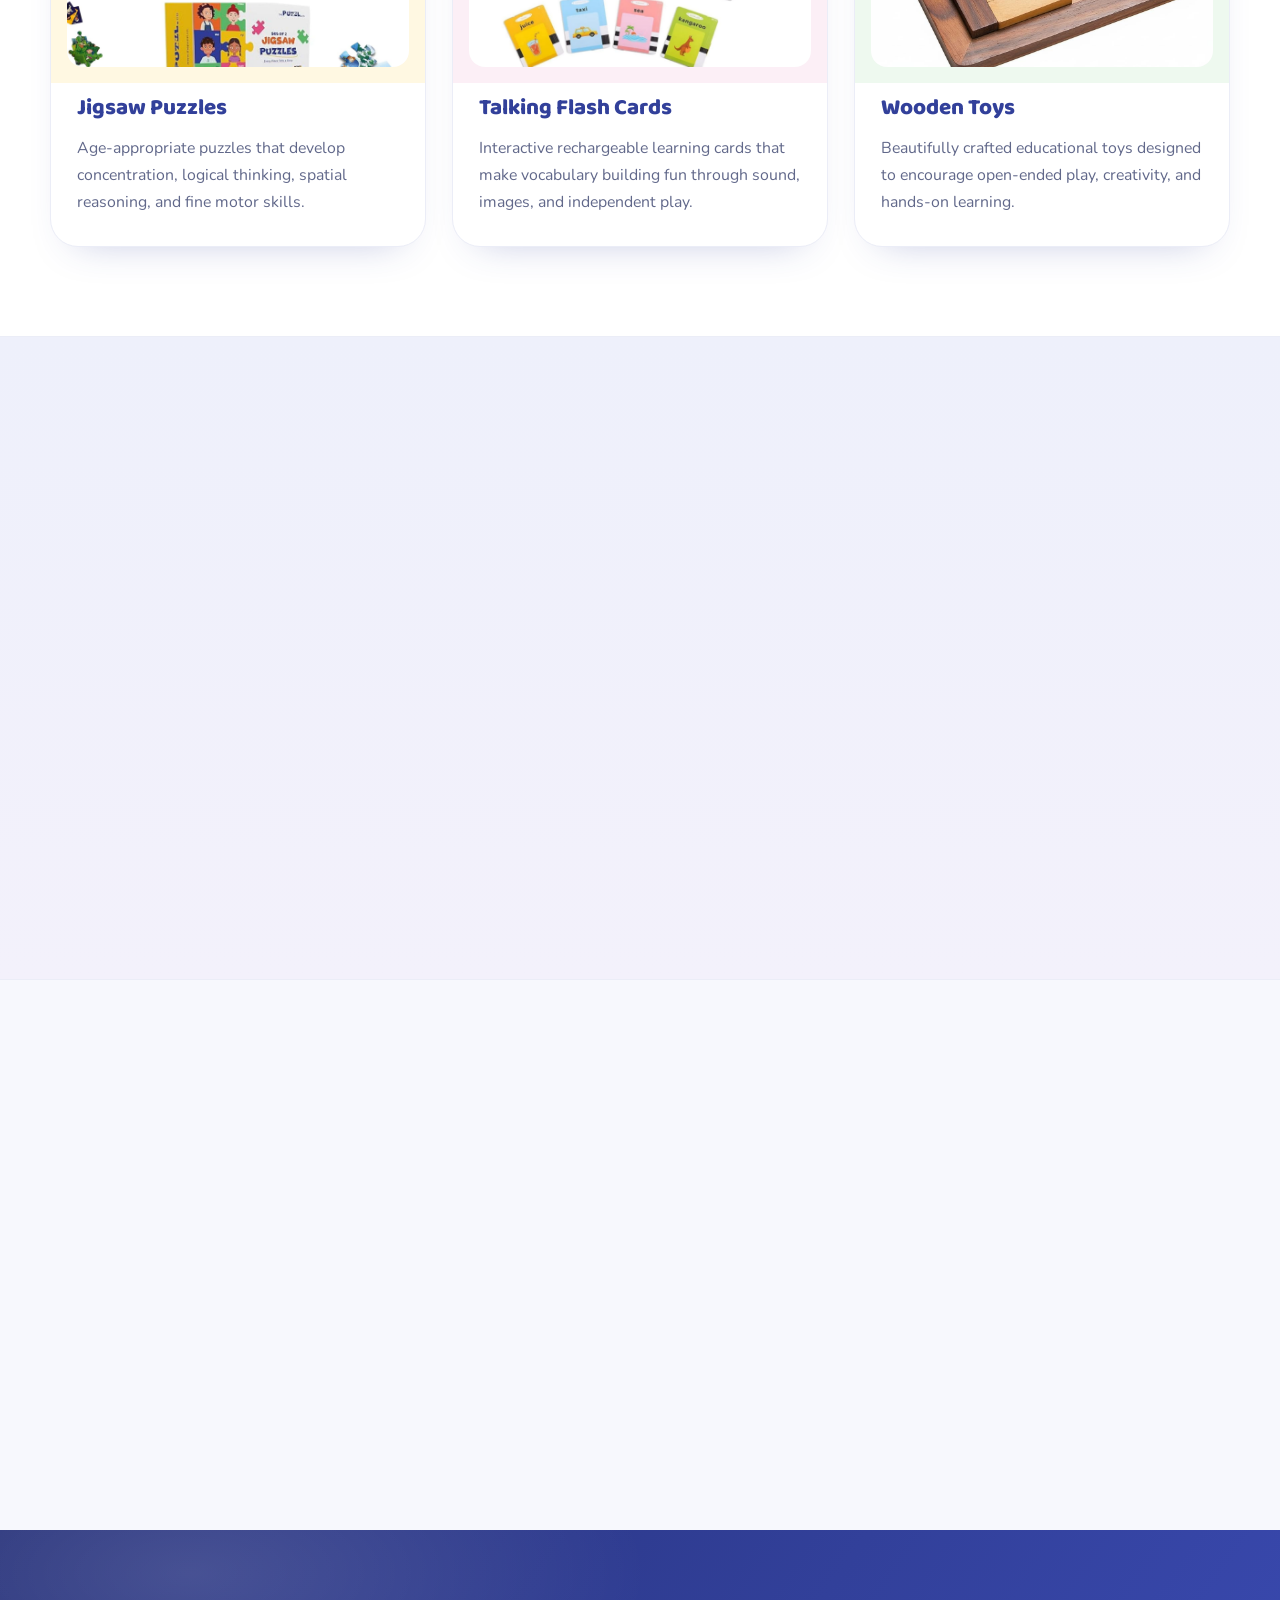
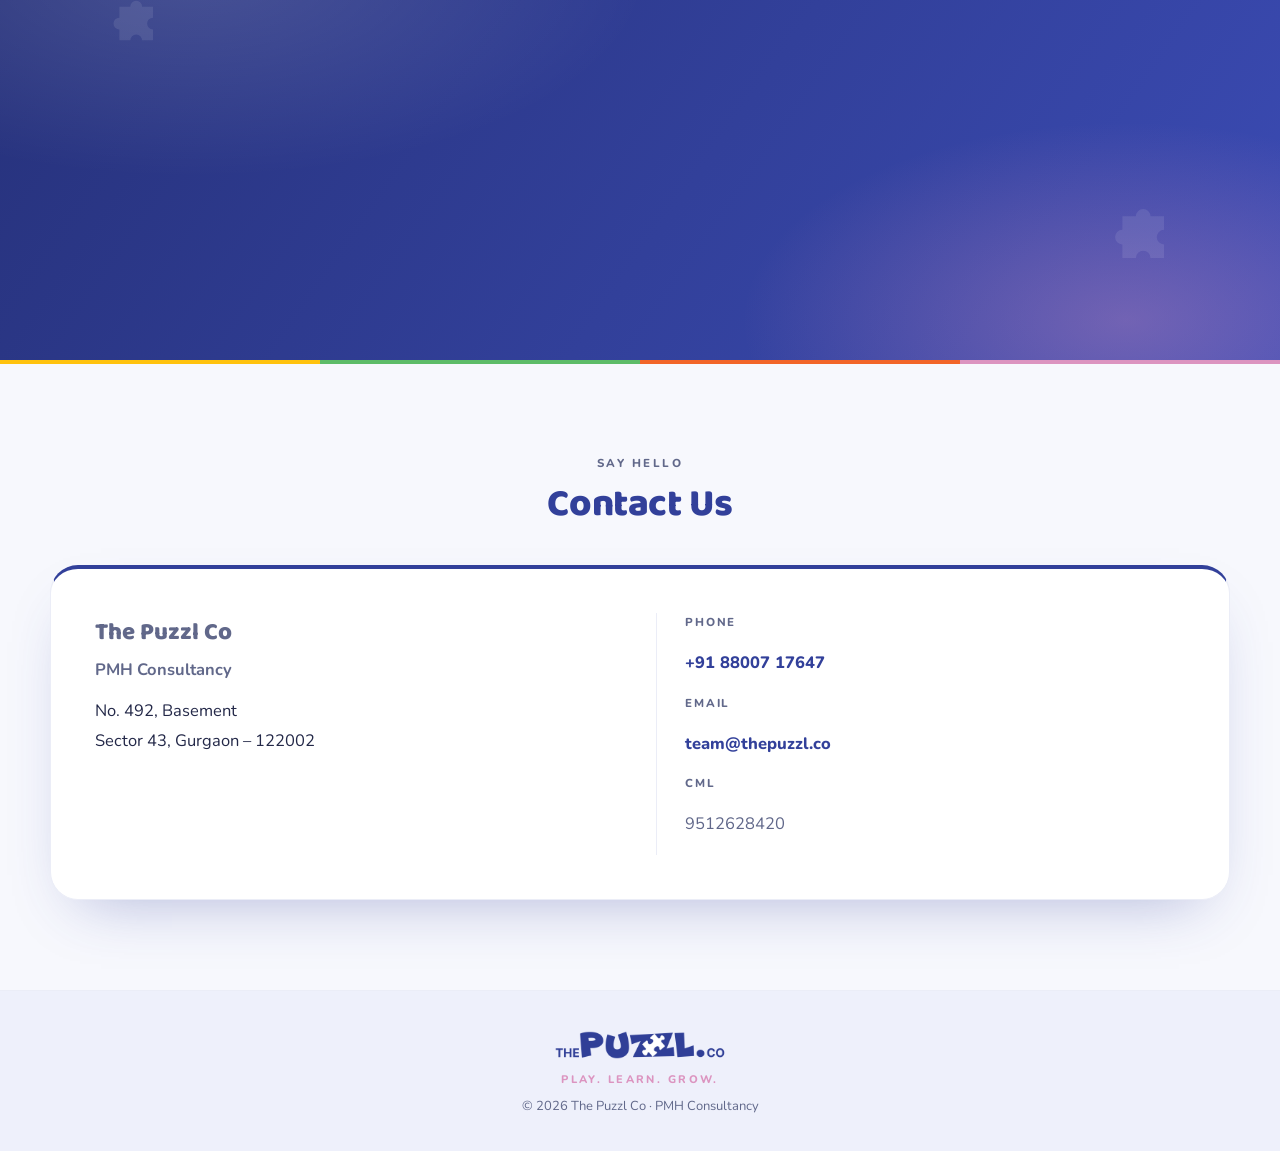
==== commit 5abfc54b: "Changes Co-authored-by: MakarandMane <5538863+MakarandMane@users.noreply.github.com>" ====
--- a/docs/index.html
+++ b/docs/index.html
@@ -176,12 +176,28 @@
             <h2 class="section-title center">Why Parents Choose The Puzzl Co</h2>
           </div>
           <ul class="why-grid">
-            <li class="why-card c-blue reveal"><span class="why-dot" aria-hidden="true"></span>Designed by puzzle and learning experts</li>
-            <li class="why-card c-orchid reveal"><span class="why-dot" aria-hidden="true"></span>Child-safe, thoughtfully made products</li>
-            <li class="why-card c-yellow reveal"><span class="why-dot" aria-hidden="true"></span>BIS-approved products wherever applicable</li>
-            <li class="why-card c-emerald reveal"><span class="why-dot" aria-hidden="true"></span>Educational toys that children genuinely enjoy</li>
-            <li class="why-card c-orange reveal"><span class="why-dot" aria-hidden="true"></span>Trusted by thousands of families across India</li>
+            <li class="why-card c-blue reveal">
+              <span class="why-ico" aria-hidden="true"><svg viewBox="0 0 24 24" fill="none" stroke="currentColor" stroke-width="2" stroke-linecap="round" stroke-linejoin="round"><path d="M12 3 2 8l10 5 10-5-10-5Z"/><path d="M6 10.5V16c0 1.7 2.7 3 6 3s6-1.3 6-3v-5.5"/></svg></span>
+              <span class="why-text">Designed by puzzle and learning experts</span>
+            </li>
+            <li class="why-card c-orchid reveal">
+              <span class="why-ico" aria-hidden="true"><svg viewBox="0 0 24 24" fill="none" stroke="currentColor" stroke-width="2" stroke-linecap="round" stroke-linejoin="round"><path d="M12 21s-7-4.4-7-9.6A4.4 4.4 0 0 1 12 8a4.4 4.4 0 0 1 7 3.4C19 16.6 12 21 12 21Z"/></svg></span>
+              <span class="why-text">Child-safe, thoughtfully made products</span>
+            </li>
+            <li class="why-card c-yellow reveal">
+              <span class="why-ico" aria-hidden="true"><svg viewBox="0 0 24 24" fill="none" stroke="currentColor" stroke-width="2" stroke-linecap="round" stroke-linejoin="round"><path d="M9 12.5 11 14.5 15.5 10"/><path d="M12 3 5 6v5.5c0 4.3 2.9 7.6 7 9.5 4.1-1.9 7-5.2 7-9.5V6l-7-3Z"/></svg></span>
+              <span class="why-text">BIS-approved products wherever applicable</span>
+            </li>
+            <li class="why-card c-emerald reveal">
+              <span class="why-ico" aria-hidden="true"><svg viewBox="0 0 24 24" fill="none" stroke="currentColor" stroke-width="2" stroke-linecap="round" stroke-linejoin="round"><circle cx="12" cy="12" r="9"/><path d="M8.5 14.5s1.3 1.6 3.5 1.6 3.5-1.6 3.5-1.6"/><path d="M9 9.5h.01M15 9.5h.01"/></svg></span>
+              <span class="why-text">Educational toys that children genuinely enjoy</span>
+            </li>
+            <li class="why-card c-orange reveal">
+              <span class="why-ico" aria-hidden="true"><svg viewBox="0 0 24 24" fill="none" stroke="currentColor" stroke-width="2" stroke-linecap="round" stroke-linejoin="round"><path d="M16 20v-1.5A3.5 3.5 0 0 0 12.5 15h-5A3.5 3.5 0 0 0 4 18.5V20"/><circle cx="10" cy="8" r="3.2"/><path d="M20 20v-1.5a3.5 3.5 0 0 0-2.6-3.4"/><path d="M15.5 5.2a3.2 3.2 0 0 1 0 5.6"/></svg></span>
+              <span class="why-text">Trusted by thousands of families across India</span>
+            </li>
           </ul>
+
         </div>
       </section>
 
--- a/docs/styles.css
+++ b/docs/styles.css
@@ -89,13 +89,17 @@
 .site-header:not(.is-stuck) .nav a:not(.btn):hover { color: var(--yellow); }
 .site-header:not(.is-stuck) .btn-nav { background: var(--yellow); color: #3a2c00; }
 .site-header:not(.is-stuck) .nav-toggle .bar { background: #fff; }
+.site-header.is-stuck .btn-nav, .site-header.is-stuck .nav a.btn-nav { background: var(--blue); color: #fff; }
+.site-header.is-stuck .btn-nav:hover, .site-header.is-stuck .nav a.btn-nav:hover { background: var(--blue-dark); color: #fff; }
+.site-header:not(.is-stuck) .nav a.btn-nav { color: #3a2c00; }
 .header-inner {
   display: flex; flex-wrap: nowrap; align-items: center; justify-content: space-between;
   gap: 20px; padding: 14px 0;
 }
 .brand img { height: 32px; width: auto; }
 
-.nav { display: flex; align-items: center; gap: 22px; flex-wrap: nowrap; min-width: 0; }
+.nav { display: flex; align-items: center; gap: 18px; flex-wrap: nowrap; min-width: 0; }
+.nav > * { flex: 0 0 auto; }
 .nav a {
   font-weight: 700; font-size: 14.5px; color: var(--ink); white-space: nowrap;
   position: relative; padding: 4px 0; text-decoration: none;
@@ -133,7 +137,7 @@
 .btn:hover { text-decoration: none; transform: translateY(-2px); }
 .btn-primary { background: var(--blue); color: #fff; box-shadow: 0 12px 24px -16px rgba(50, 64, 154, 0.9); }
 .btn-primary:hover { background: var(--blue-dark); }
-.btn-nav { padding: 10px 22px; font-size: 14px; border-radius: 10px; }
+.btn-nav, .nav a.btn-nav { padding: 9px 18px; font-size: 14px; line-height: 1.2; border-radius: 8px; margin-left: 6px; }
 .btn-ghost { background: var(--white); color: var(--blue); border: 2px solid var(--blue-tint); }
 .btn-ghost:hover { border-color: var(--blue-light); }
 .btn-amazon { background: var(--yellow); color: #3a2c00; box-shadow: 0 12px 24px -16px rgba(255, 194, 14, 0.9); }
@@ -160,7 +164,7 @@
 
 /* ---------- Hero ---------- */
 .hero {
-  position: relative; overflow: hidden; isolation: isolate;
+  position: relative; overflow: hidden; isolation: isolate; z-index: 3;
   min-height: 640px;
   display: flex; align-items: center;
   padding: clamp(96px, 9vw, 120px) 0 clamp(110px, 10vw, 140px);
@@ -176,7 +180,7 @@
     linear-gradient(180deg, rgba(50, 64, 154, 0.86) 0%, rgba(50, 64, 154, 0.66) 55%, rgba(50, 64, 154, 0.74) 100%);
 }
 .hero-curve {
-  position: absolute; left: 0; right: 0; bottom: -1px; height: clamp(48px, 6vw, 88px);
+  position: absolute; left: 0; right: 0; bottom: -1px; z-index: 2; height: clamp(48px, 6vw, 88px);
   background: var(--bg-soft);
   -webkit-mask: url("data:image/svg+xml;utf8,<svg xmlns='http://www.w3.org/2000/svg' viewBox='0 0 1440 100' preserveAspectRatio='none'><path d='M0 100 C 360 0 1080 0 1440 100 Z' fill='black'/></svg>") bottom/100% 100% no-repeat;
   mask: url("data:image/svg+xml;utf8,<svg xmlns='http://www.w3.org/2000/svg' viewBox='0 0 1440 100' preserveAspectRatio='none'><path d='M0 100 C 360 0 1080 0 1440 100 Z' fill='black'/></svg>") bottom/100% 100% no-repeat;
@@ -277,18 +281,30 @@
   display: grid; grid-template-columns: repeat(auto-fit, minmax(230px, 1fr)); gap: 18px;
 }
 .why-card {
-  border-radius: var(--radius); padding: 26px 24px;
+  position: relative;
+  background: var(--white);
+  border-radius: var(--radius); padding: 26px 24px 24px;
   font-family: var(--font-body); font-weight: 700; font-size: 1rem; line-height: 1.55;
-  border: 1px solid transparent;
-  transition: transform 0.22s ease;
-}
-.why-card:hover { transform: translateY(-5px); }
-.why-dot { display: block; width: 34px; height: 6px; border-radius: 999px; margin-bottom: 16px; }
-.c-blue { background: var(--blue-tint); } .c-blue .why-dot { background: var(--blue); }
-.c-orchid { background: var(--orchid-tint); } .c-orchid .why-dot { background: var(--orchid); }
-.c-yellow { background: var(--yellow-tint); } .c-yellow .why-dot { background: var(--yellow); }
-.c-emerald { background: var(--emerald-tint); } .c-emerald .why-dot { background: var(--emerald); }
-.c-orange { background: var(--orange-tint); } .c-orange .why-dot { background: var(--orange); }
+  color: #1d2333;
+  border: 1px solid var(--border);
+  border-top: 4px solid var(--blue);
+  box-shadow: 0 14px 30px -22px rgba(20, 28, 70, 0.55);
+  transition: transform 0.22s ease, box-shadow 0.22s ease;
+}
+.why-card:hover { transform: translateY(-5px); box-shadow: 0 20px 38px -22px rgba(20, 28, 70, 0.6); }
+.why-ico {
+  display: inline-flex; align-items: center; justify-content: center;
+  width: 46px; height: 46px; border-radius: 12px; margin-bottom: 16px;
+  color: #fff; background: var(--blue);
+}
+.why-ico svg { width: 24px; height: 24px; }
+.why-text { display: block; }
+.c-blue { border-top-color: var(--blue); } .c-blue .why-ico { background: var(--blue); }
+.c-orchid { border-top-color: var(--orchid); } .c-orchid .why-ico { background: #c76aa6; }
+.c-yellow { border-top-color: var(--yellow); } .c-yellow .why-ico { background: #b8860a; }
+.c-emerald { border-top-color: var(--emerald); } .c-emerald .why-ico { background: #3f9c4c; }
+.c-orange { border-top-color: var(--orange); } .c-orange .why-ico { background: var(--orange); }
+
 
 /* ---------- Testimonials ---------- */
 .quotes {
@@ -309,43 +325,59 @@
 
 /* ---------- Shop ---------- */
 .shop {
-  position: relative; overflow: hidden; color: var(--ink);
-  padding: clamp(64px, 8vw, 96px) 0;
+  position: relative; overflow: hidden; color: #fff;
+  padding: clamp(72px, 9vw, 108px) 0;
   background:
-    radial-gradient(700px 320px at 20% 20%, #ffffff 0%, transparent 65%),
-    linear-gradient(120deg, var(--blue-tint) 0%, var(--orchid-tint) 100%);
+    radial-gradient(760px 340px at 15% 10%, rgba(255, 255, 255, 0.14) 0%, transparent 60%),
+    radial-gradient(620px 320px at 88% 90%, rgba(220, 148, 192, 0.35) 0%, transparent 62%),
+    linear-gradient(125deg, var(--blue-dark) 0%, var(--blue) 55%, #3b4bb4 100%);
+}
+.shop::after {
+  content: ""; position: absolute; inset: auto 0 0 0; height: 4px;
+  background: linear-gradient(90deg, var(--yellow) 0 25%, var(--emerald) 25% 50%, var(--orange) 50% 75%, var(--orchid) 75% 100%);
 }
 .shop h2 {
-  font-family: var(--font-display); font-weight: 800; color: var(--blue);
-  font-size: clamp(1.8rem, 3.2vw, 2.4rem); margin: 0 0 12px;
-}
-.shop p { color: var(--muted); max-width: 560px; margin: 0 auto 26px; }
-.shop .wrap { position: relative; }
-.shop .piece { background-color: var(--blue-light); opacity: 0.22; }
+  font-family: var(--font-display); font-weight: 800; color: #fff;
+  font-size: clamp(1.9rem, 3.4vw, 2.5rem); margin: 0 0 14px;
+}
+.shop p { color: rgba(255, 255, 255, 0.82); max-width: 560px; margin: 0 auto 28px; }
+.shop .wrap { position: relative; z-index: 1; }
+.shop .piece { background-color: #fff; opacity: 0.09; }
+.shop .btn-amazon { box-shadow: 0 16px 34px -18px rgba(0, 0, 0, 0.6); }
 
 /* ---------- Contact ---------- */
+#contact { background: var(--bg-soft); }
+#why-us {
+  background: linear-gradient(180deg, var(--blue-tint) 0%, #f3f1fb 100%);
+  border-top: 1px solid var(--border); border-bottom: 1px solid var(--border);
+}
 .contact-card {
   margin-top: 36px; background: var(--white); border: 1px solid var(--border);
+  border-top: 4px solid var(--blue);
   border-radius: var(--radius-lg); padding: clamp(28px, 4vw, 44px);
   display: grid; grid-template-columns: repeat(auto-fit, minmax(240px, 1fr));
-  gap: 32px; box-shadow: var(--shadow);
+  gap: 32px; box-shadow: var(--shadow-lg);
 }
 .contact-name {
-  font-family: var(--font-display); font-weight: 800; font-size: 1.45rem;
+  font-family: var(--font-display); font-weight: 800; font-size: 1.5rem;
   color: var(--blue); margin: 0;
 }
 .contact-sub { font-family: var(--font-body); font-weight: 700; margin: 2px 0 12px; color: var(--ink); }
-.contact-card address { font-style: normal; color: var(--muted); line-height: 1.8; }
+.contact-card address { font-style: normal; color: var(--ink); line-height: 1.8; }
+.contact-block + .contact-block {
+  padding-left: 28px; border-left: 1px solid var(--border);
+}
 .contact-label {
   font-family: var(--font-body); font-weight: 800; font-size: 0.72rem;
-  text-transform: uppercase; letter-spacing: 0.16em; color: var(--orchid);
+  text-transform: uppercase; letter-spacing: 0.16em; color: var(--blue-light);
   margin: 0 0 2px;
 }
 .contact-block p + .contact-label { margin-top: 16px; }
-.contact-block a { font-weight: 800; }
+.contact-block a { font-weight: 800; color: var(--blue); }
+.contact-block a:hover { color: var(--orange); }
 
 /* ---------- Footer ---------- */
-.site-footer { background: var(--blue-tint); color: var(--ink); padding: 40px 0 34px; }
+.site-footer { background: var(--blue-tint); color: var(--ink); padding: 40px 0 34px; border-top: 1px solid var(--border); }
 .footer-inner { text-align: center; }
 .footer-logo { height: 28px; width: auto; margin: 0 auto 12px; }
 .footer-tag {
@@ -360,16 +392,16 @@
 
 /* ---------- Responsive ---------- */
 @media (max-width: 1240px) {
-  .nav { gap: 16px; }
+  .nav { gap: 13px; }
   .nav a { font-size: 13.5px; }
-  .btn-nav { padding: 9px 18px; }
+  .btn-nav, .nav a.btn-nav { padding: 8px 15px; margin-left: 4px; }
   .wrap { width: min(1180px, 100% - 36px); }
 }
 
 @media (max-width: 1080px) {
   .nav { gap: 12px; }
   .nav a { font-size: 13px; }
-  .btn-nav { padding: 9px 15px; font-size: 13px; }
+  .btn-nav, .nav a.btn-nav { padding: 8px 13px; font-size: 13px; margin-left: 2px; }
 }
 
 @media (max-width: 900px) {
@@ -390,7 +422,7 @@
   .nav.is-open { display: flex; }
   .nav a { padding: 13px 0; border-bottom: 1px solid var(--border); }
   .nav a:not(.btn)::after { display: none; }
-  .nav .btn-nav { margin-top: 14px; border-bottom: 0; }
+  .nav a.btn-nav { margin: 14px 0 0; border-bottom: 0; padding: 12px 22px; text-align: center; }
   /* inside the white dropdown the CTA must stay brand blue, not the hero yellow */
   .site-header .btn-nav,
   .site-header:not(.is-stuck) .btn-nav { background: var(--blue); color: #fff; }
@@ -403,3 +435,7 @@
   .reveal { opacity: 1; transform: none; }
   html { scroll-behavior: auto; }
 }
+
+@media (max-width: 760px) {
+  .contact-block + .contact-block { padding-left: 0; border-left: 0; border-top: 1px solid var(--border); padding-top: 22px; }
+}
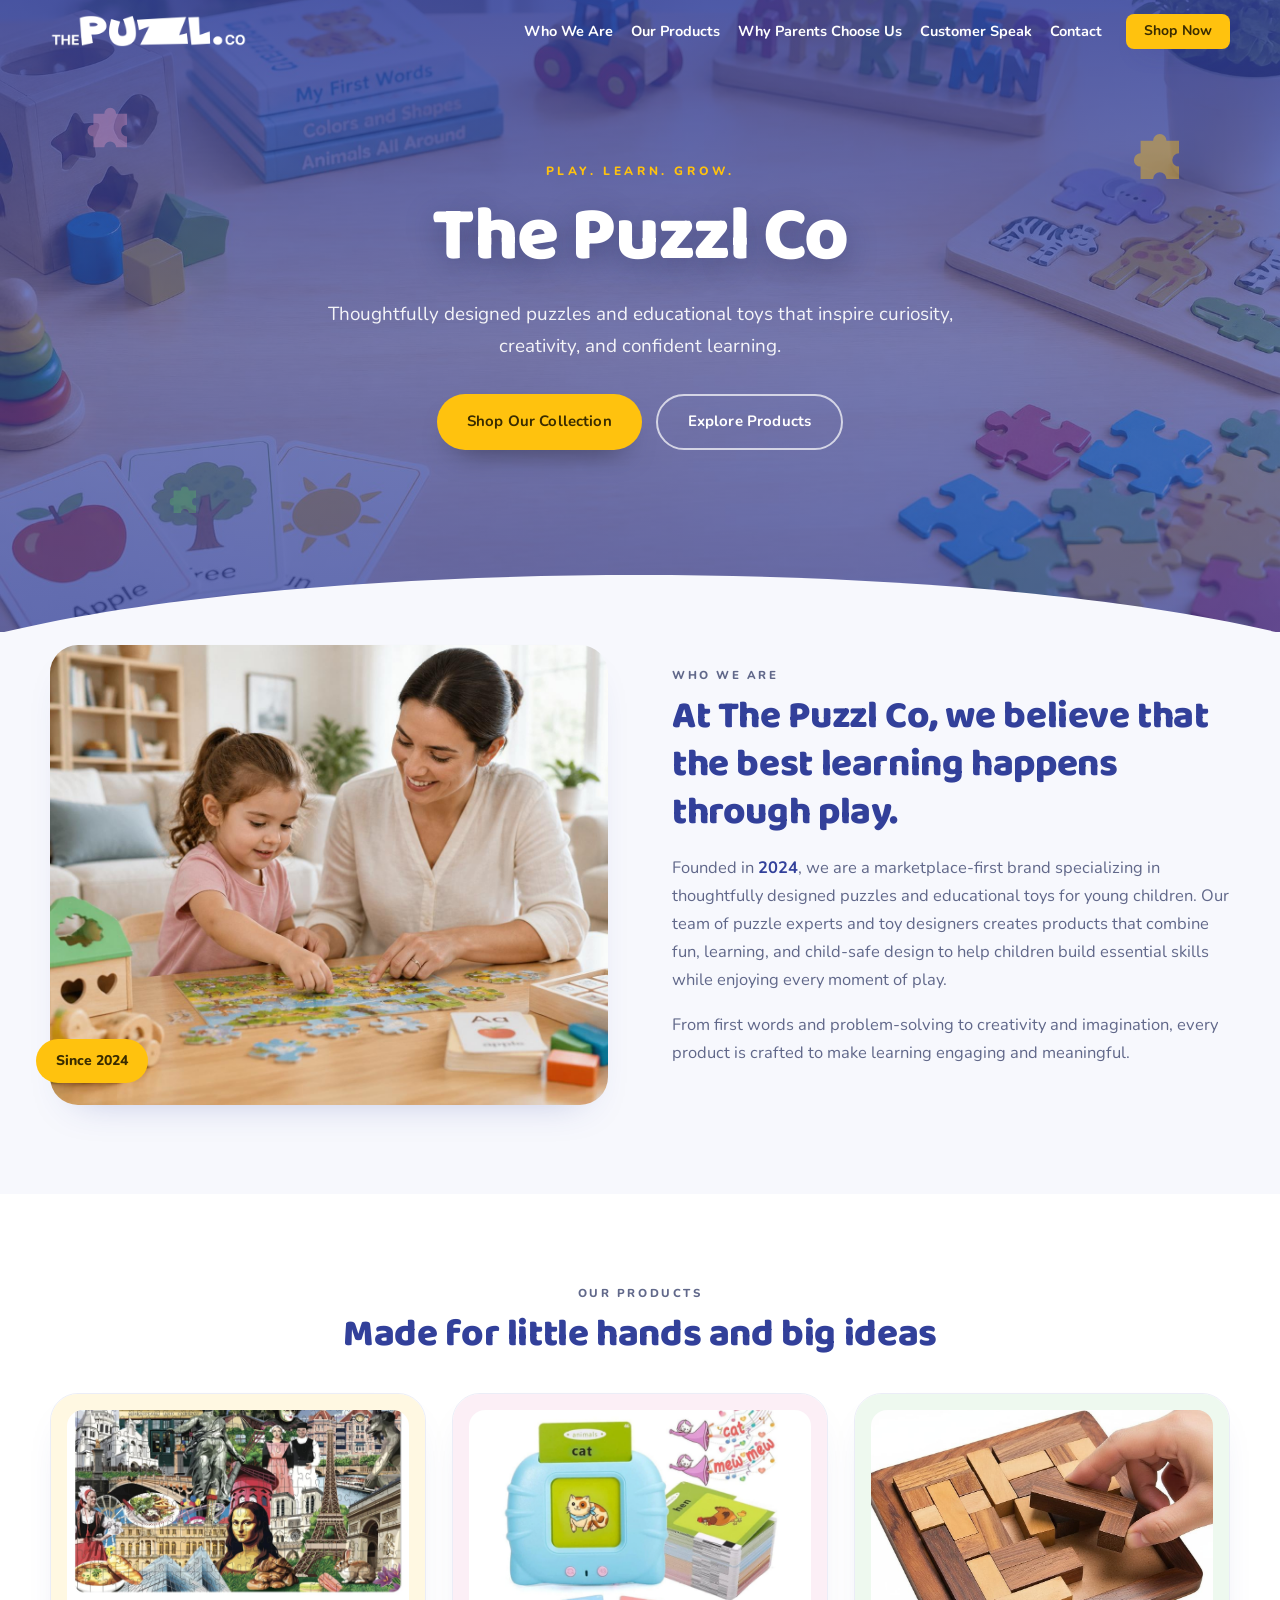
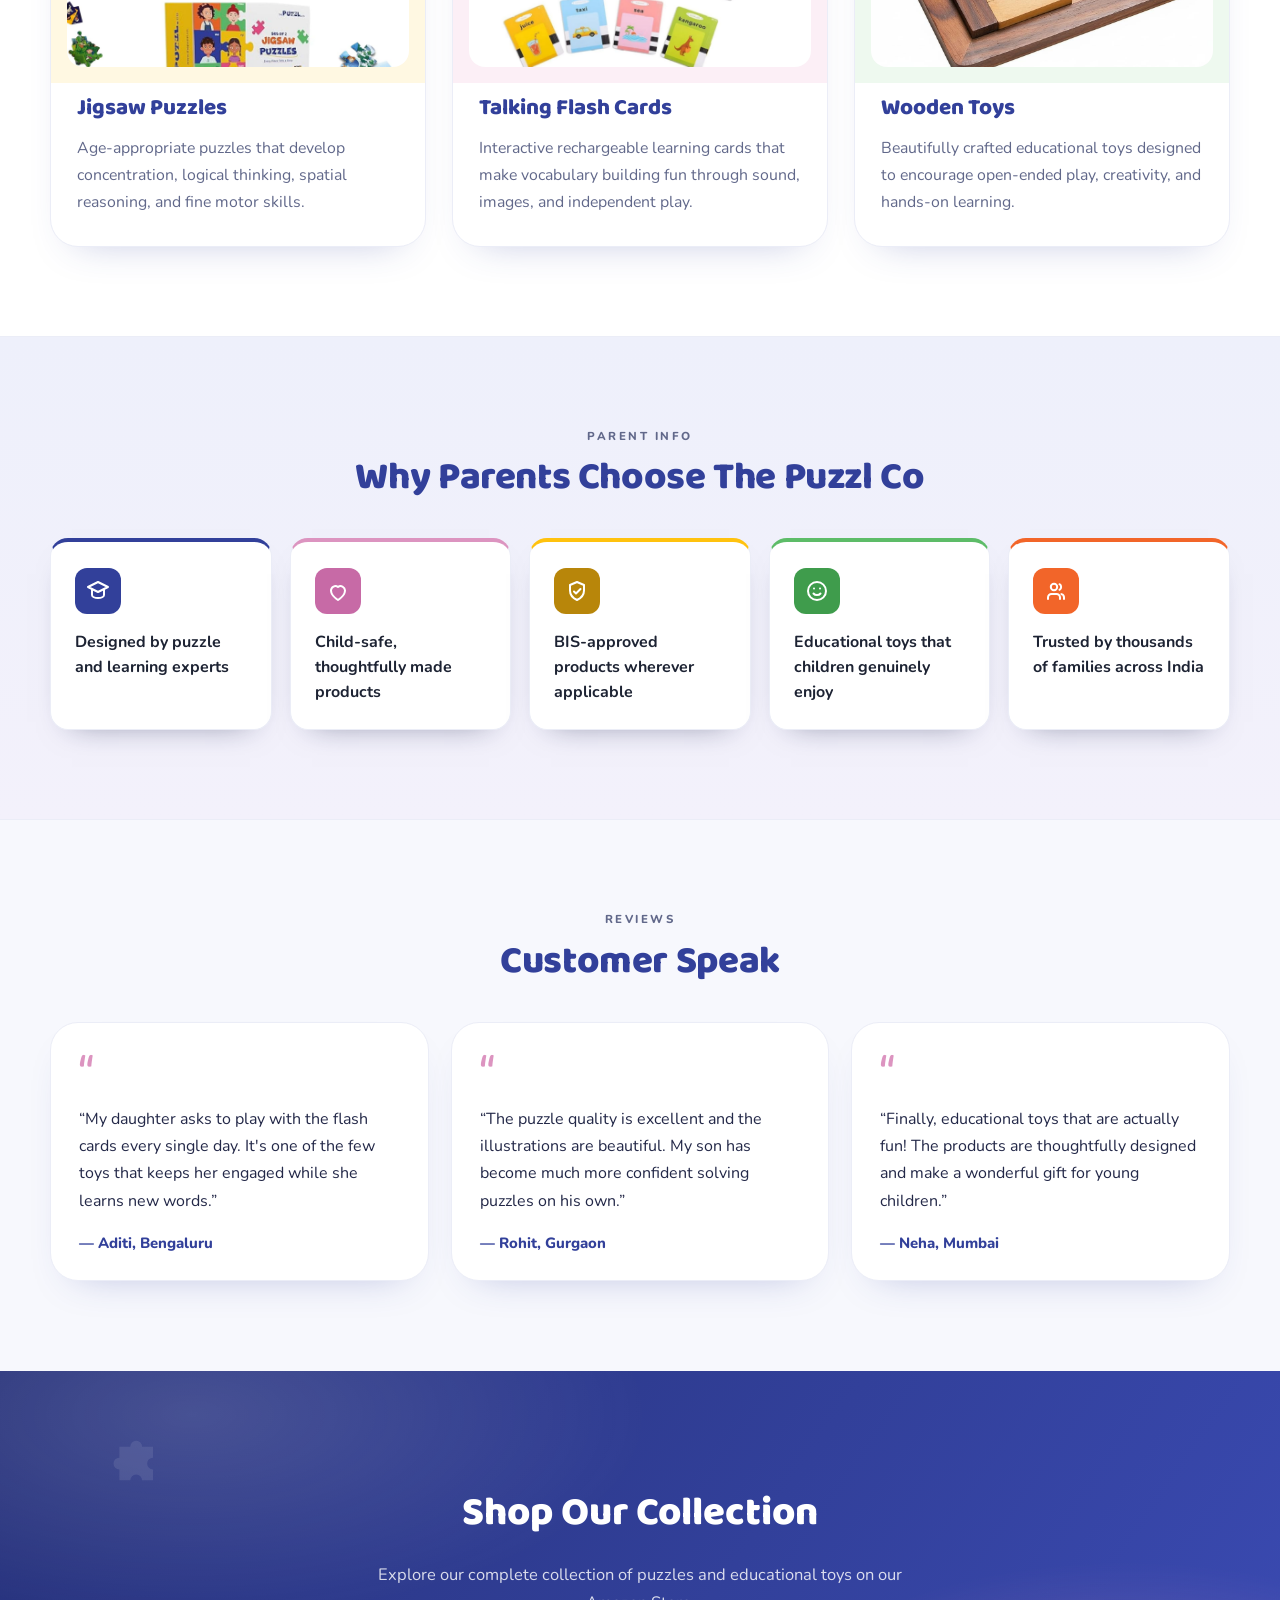
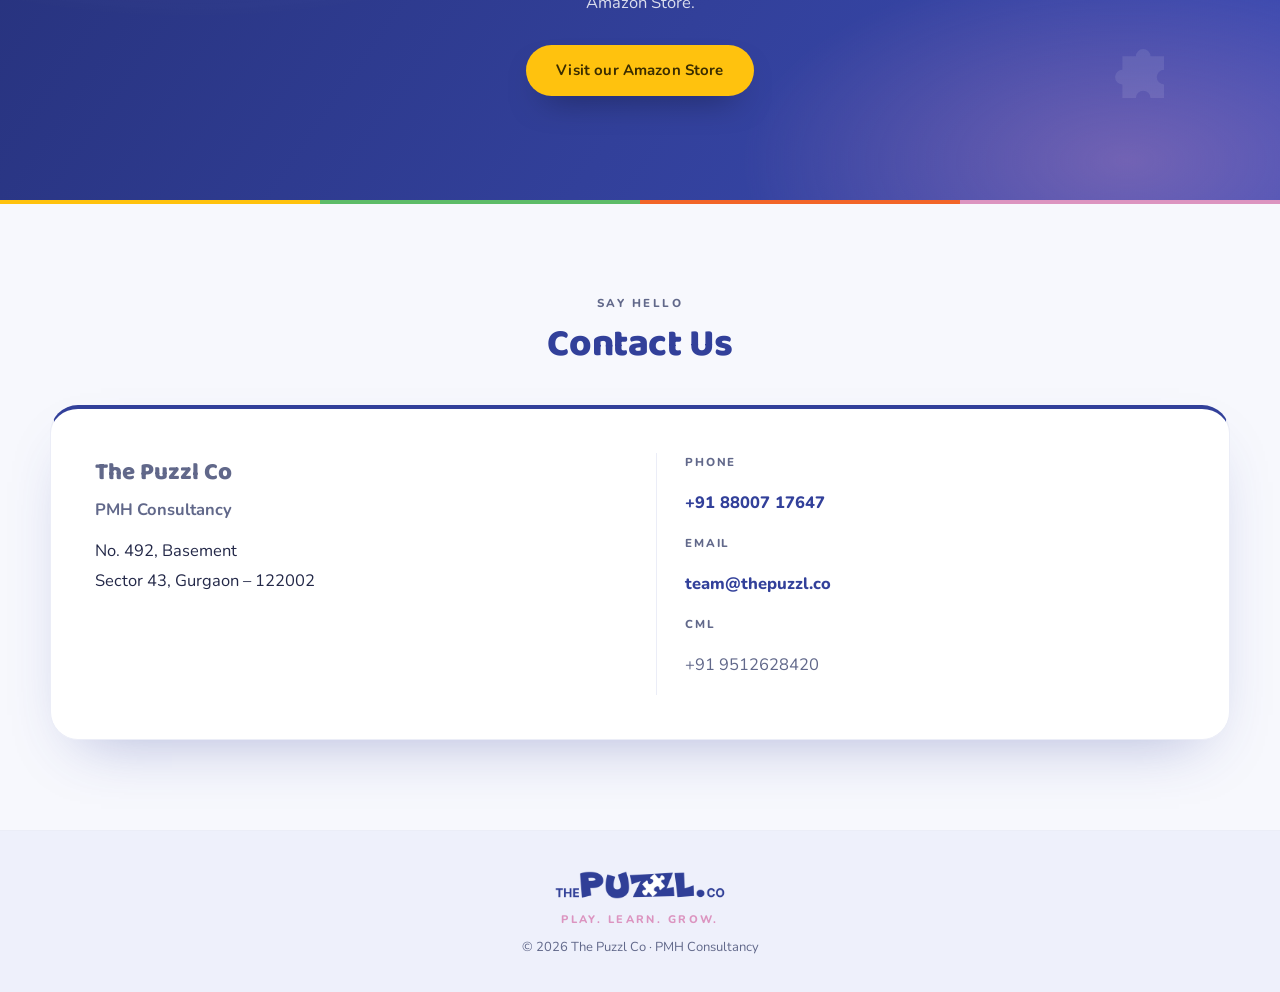
==== commit 5142658e: "Changes Co-authored-by: MakarandMane <5538863+MakarandMane@users.noreply.github.com>" ====
--- a/docs/index.html
+++ b/docs/index.html
@@ -270,7 +270,7 @@
               <p class="contact-label">Email</p>
               <p><a href="mailto:team@thepuzzl.co">team@thepuzzl.co</a></p>
               <p class="contact-label">CML</p>
-              <p>9512628420</p>
+              <p>+91 9512628420</p>
             </div>
           </div>
         </div>
--- a/docs/styles.css
+++ b/docs/styles.css
@@ -278,7 +278,7 @@
 /* ---------- Why us ---------- */
 .why-grid {
   list-style: none; margin: 36px auto 0; padding: 0;
-  display: grid; grid-template-columns: repeat(auto-fit, minmax(230px, 1fr)); gap: 18px;
+  display: grid; grid-template-columns: repeat(auto-fit, minmax(196px, 1fr)); gap: 18px;
 }
 .why-card {
   position: relative;
